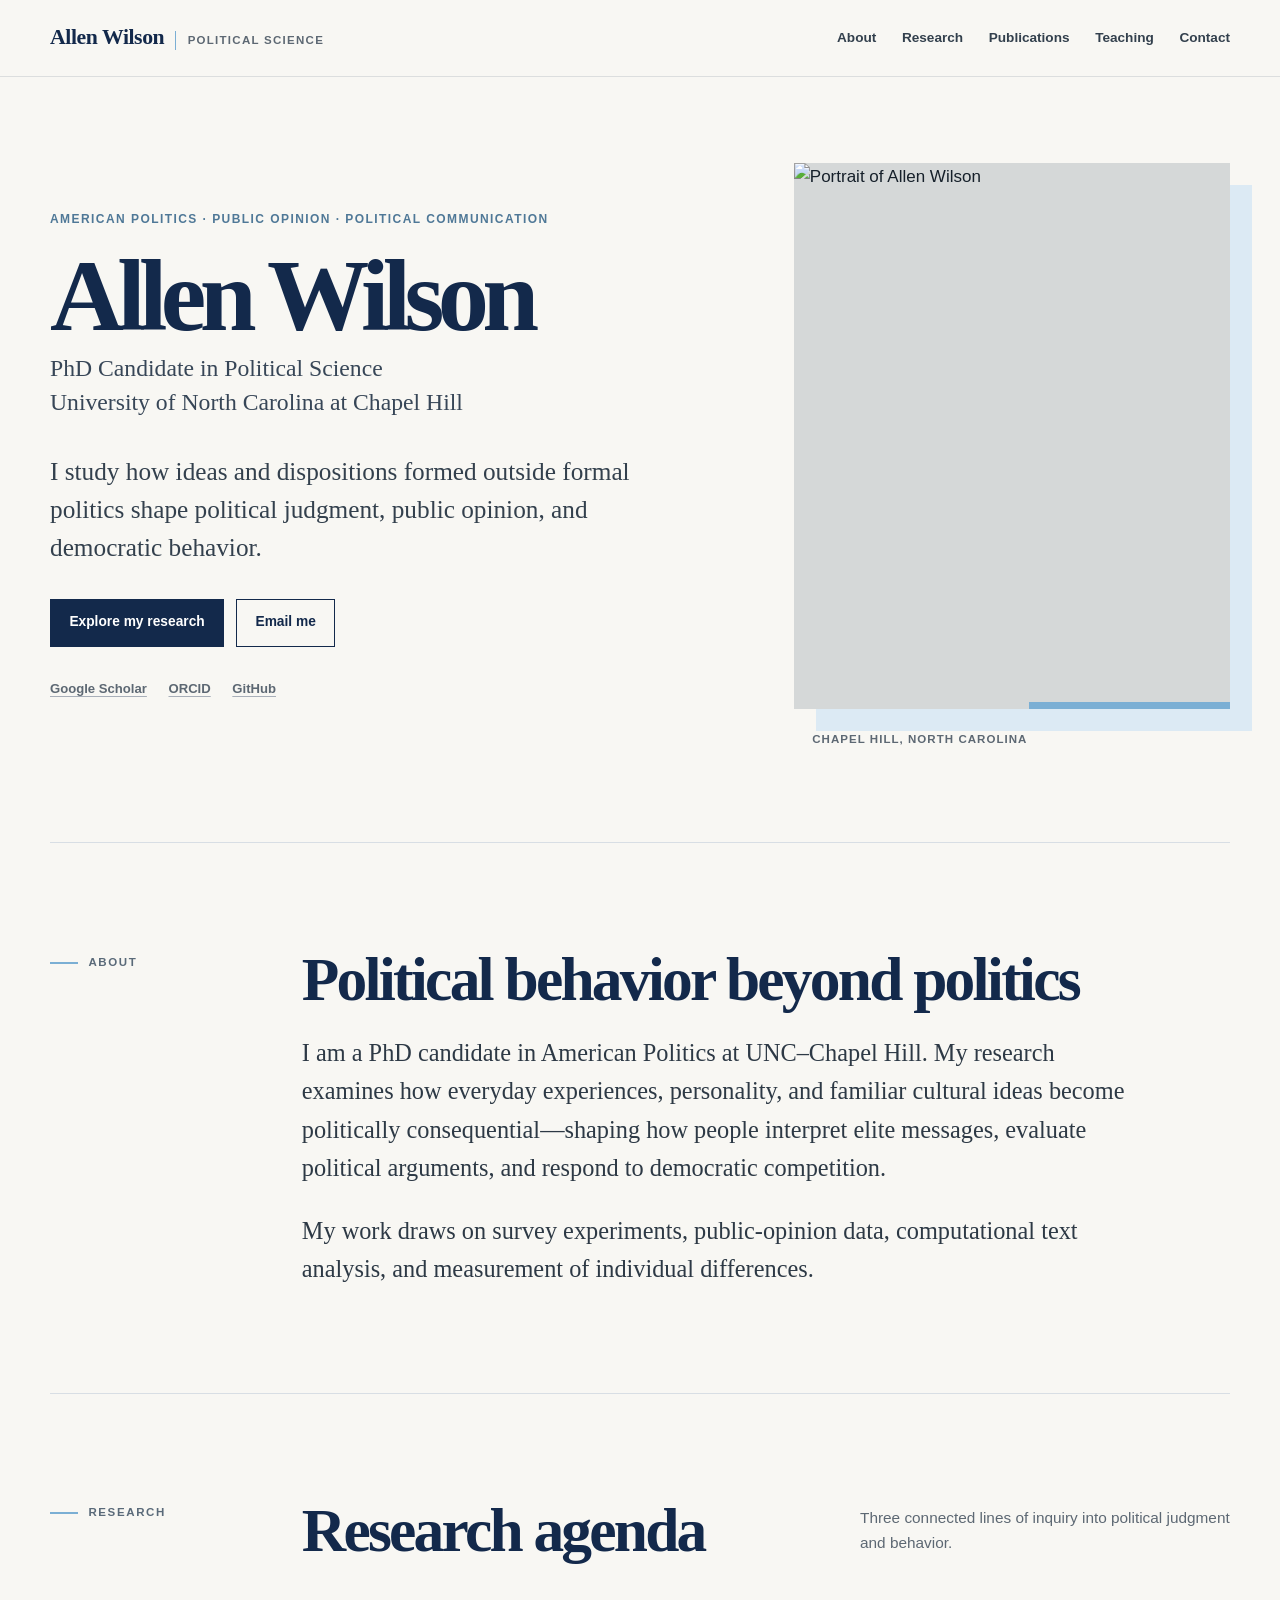
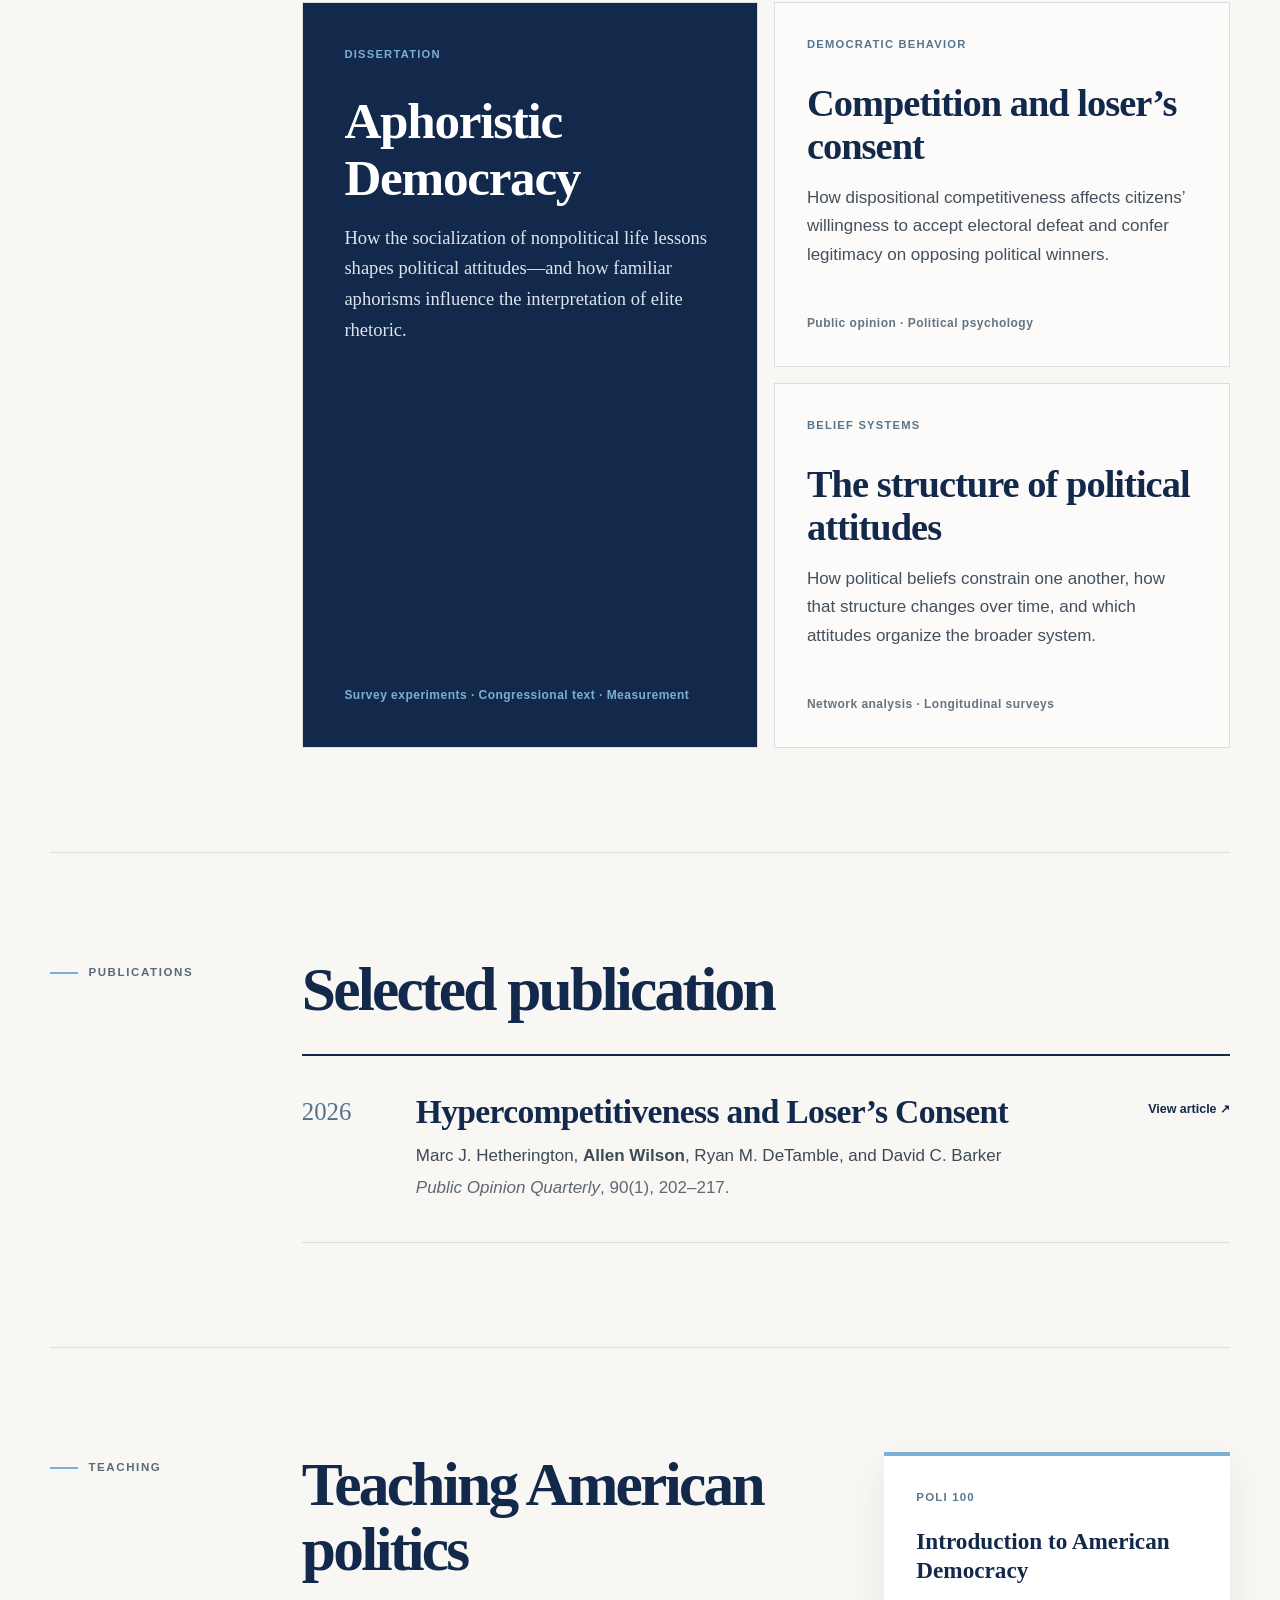
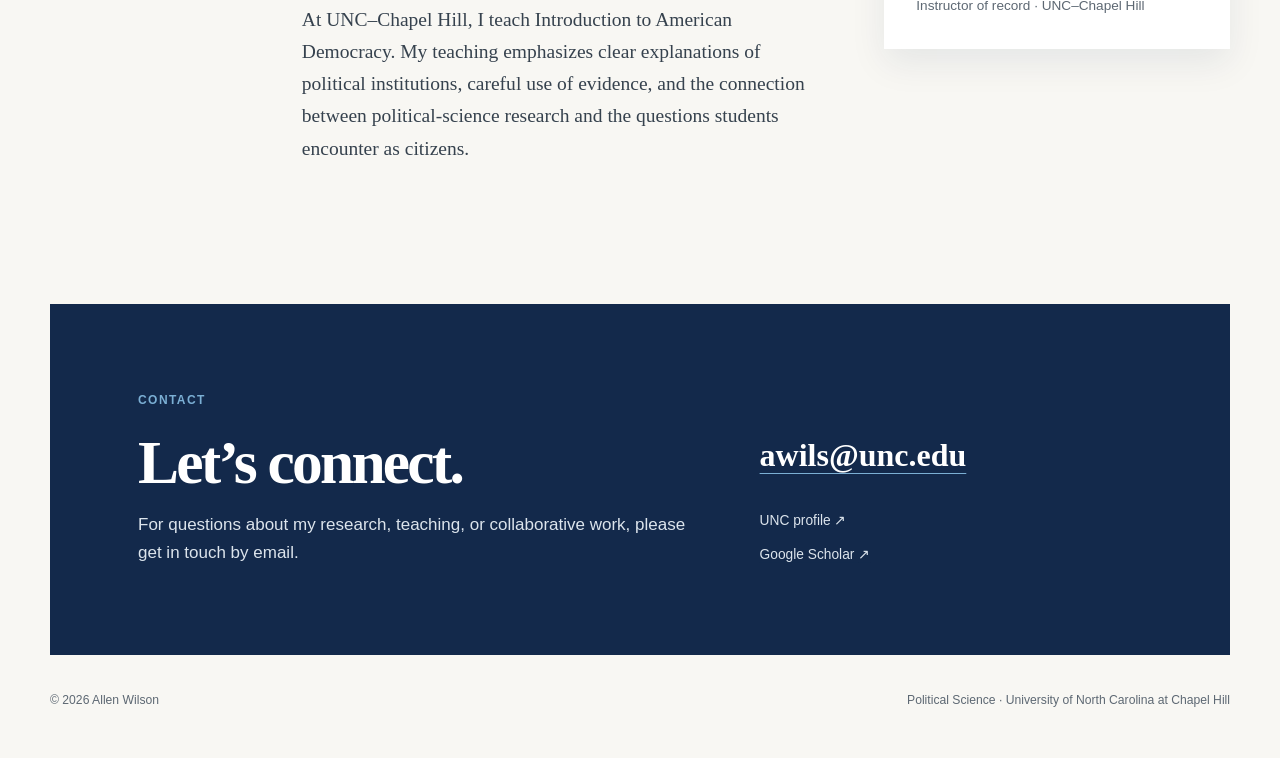
==== index.html @ c6abe72a "Add files via upload" ====
<!doctype html>
<html lang="en">
  <head>
    <meta charset="utf-8">
    <meta name="viewport" content="width=device-width, initial-scale=1">
    <meta
      name="description"
      content="Allen Wilson is a PhD candidate in Political Science at the University of North Carolina at Chapel Hill studying American politics, public opinion, and political communication."
    >
    <meta name="theme-color" content="#13294b">
    <title>Allen Wilson | Political Scientist</title>
    <link rel="stylesheet" href="styles.css">
  </head>
  <body>
    <a class="skip-link" href="#main-content">Skip to content</a>

    <header class="site-header">
      <div class="header-inner">
        <a class="wordmark" href="#top" aria-label="Allen Wilson, home">
          <span class="wordmark-name">Allen Wilson</span>
          <span class="wordmark-field">Political Science</span>
        </a>

        <nav aria-label="Primary navigation">
          <a href="#about">About</a>
          <a href="#research">Research</a>
          <a href="#publications">Publications</a>
          <a href="#teaching">Teaching</a>
          <a href="#contact">Contact</a>
        </nav>
      </div>
    </header>

    <main id="main-content">
      <section class="hero" id="top" aria-labelledby="hero-title">
        <div class="hero-copy">
          <p class="eyebrow">American Politics · Public Opinion · Political Communication</p>
          <h1 id="hero-title">Allen Wilson</h1>
          <p class="hero-role">
            PhD Candidate in Political Science<br>
            University of North Carolina at Chapel Hill
          </p>
          <p class="hero-intro">
            I study how ideas and dispositions formed outside formal politics shape
            political judgment, public opinion, and democratic behavior.
          </p>
          <div class="hero-actions">
            <a class="button button-primary" href="#research">Explore my research</a>
            <a class="button button-secondary" href="mailto:awils@unc.edu">Email me</a>
          </div>
          <ul class="profile-links" aria-label="Professional profiles">
            <li><a href="https://scholar.google.com/citations?user=T04XD_UAAAAJ" rel="me">Google Scholar</a></li>
            <li><a href="https://orcid.org/0009-0005-0301-5288" rel="me">ORCID</a></li>
            <li><a href="https://github.com/awils21" rel="me">GitHub</a></li>
          </ul>
        </div>

        <figure class="portrait-wrap">
          <div class="portrait-frame">
            <img
              src="assets/allen-wilson-headshot.png"
              alt="Portrait of Allen Wilson"
              width="920"
              height="1150"
              decoding="async"
              fetchpriority="high"
            >
          </div>
          <figcaption>Chapel Hill, North Carolina</figcaption>
        </figure>
      </section>

      <section class="section about-section" id="about" aria-labelledby="about-title">
        <div class="section-label">About</div>
        <div class="section-content prose-large">
          <h2 id="about-title">Political behavior beyond politics</h2>
          <p>
            I am a PhD candidate in American Politics at UNC–Chapel Hill. My research
            examines how everyday experiences, personality, and familiar cultural ideas
            become politically consequential—shaping how people interpret elite messages,
            evaluate political arguments, and respond to democratic competition.
          </p>
          <p>
            My work draws on survey experiments, public-opinion data, computational text
            analysis, and measurement of individual differences.
          </p>
        </div>
      </section>

      <section class="section research-section" id="research" aria-labelledby="research-title">
        <div class="section-label">Research</div>
        <div class="section-content">
          <div class="section-heading">
            <h2 id="research-title">Research agenda</h2>
            <p>Three connected lines of inquiry into political judgment and behavior.</p>
          </div>

          <div class="research-grid">
            <article class="research-card research-card-featured">
              <p class="card-kicker">Dissertation</p>
              <h3>Aphoristic Democracy</h3>
              <p>
                How the socialization of nonpolitical life lessons shapes political
                attitudes—and how familiar aphorisms influence the interpretation of
                elite rhetoric.
              </p>
              <p class="method-line">Survey experiments · Congressional text · Measurement</p>
            </article>

            <article class="research-card">
              <p class="card-kicker">Democratic behavior</p>
              <h3>Competition and loser’s consent</h3>
              <p>
                How dispositional competitiveness affects citizens’ willingness to accept
                electoral defeat and confer legitimacy on opposing political winners.
              </p>
              <p class="method-line">Public opinion · Political psychology</p>
            </article>

            <article class="research-card">
              <p class="card-kicker">Belief systems</p>
              <h3>The structure of political attitudes</h3>
              <p>
                How political beliefs constrain one another, how that structure changes
                over time, and which attitudes organize the broader system.
              </p>
              <p class="method-line">Network analysis · Longitudinal surveys</p>
            </article>
          </div>
        </div>
      </section>

      <section class="section publication-section" id="publications" aria-labelledby="publications-title">
        <div class="section-label">Publications</div>
        <div class="section-content">
          <div class="section-heading compact-heading">
            <h2 id="publications-title">Selected publication</h2>
          </div>

          <article class="publication">
            <div class="publication-year" aria-hidden="true">2026</div>
            <div class="publication-details">
              <h3>
                <a href="https://academic.oup.com/poq/article/90/1/202/8490564">
                  Hypercompetitiveness and Loser’s Consent
                </a>
              </h3>
              <p class="authors">
                Marc J. Hetherington, <strong>Allen Wilson</strong>, Ryan M. DeTamble,
                and David C. Barker
              </p>
              <p class="venue"><cite>Public Opinion Quarterly</cite>, 90(1), 202–217.</p>
            </div>
            <a
              class="publication-link"
              href="https://academic.oup.com/poq/article/90/1/202/8490564"
              aria-label="View Hypercompetitiveness and Loser’s Consent at Oxford Academic"
            >
              View article <span aria-hidden="true">↗</span>
            </a>
          </article>
        </div>
      </section>

      <section class="section teaching-section" id="teaching" aria-labelledby="teaching-title">
        <div class="section-label">Teaching</div>
        <div class="section-content teaching-layout">
          <div>
            <h2 id="teaching-title">Teaching American politics</h2>
            <p>
              At UNC–Chapel Hill, I teach Introduction to American Democracy. My teaching
              emphasizes clear explanations of political institutions, careful use of
              evidence, and the connection between political-science research and the
              questions students encounter as citizens.
            </p>
          </div>
          <aside class="course-card" aria-label="Current teaching area">
            <span class="course-number">POLI 100</span>
            <strong>Introduction to American Democracy</strong>
            <span>Instructor of record · UNC–Chapel Hill</span>
          </aside>
        </div>
      </section>

      <section class="contact-section" id="contact" aria-labelledby="contact-title">
        <div>
          <p class="eyebrow light-eyebrow">Contact</p>
          <h2 id="contact-title">Let’s connect.</h2>
          <p>
            For questions about my research, teaching, or collaborative work, please get
            in touch by email.
          </p>
        </div>
        <div class="contact-links">
          <a class="contact-email" href="mailto:awils@unc.edu">awils@unc.edu</a>
          <a href="https://politicalscience.unc.edu/staff/allen-wilson/">UNC profile <span aria-hidden="true">↗</span></a>
          <a href="https://scholar.google.com/citations?user=T04XD_UAAAAJ">Google Scholar <span aria-hidden="true">↗</span></a>
        </div>
      </section>
    </main>

    <footer class="site-footer">
      <p>© <span id="year">2026</span> Allen Wilson</p>
      <p>Political Science · University of North Carolina at Chapel Hill</p>
    </footer>

    <script>
      document.getElementById("year").textContent = new Date().getFullYear();
    </script>
  </body>
</html>
---- styles.css ----
:root {
  --navy: #13294b;
  --navy-deep: #0b1f3a;
  --carolina: #7bafd4;
  --carolina-soft: #dceaf4;
  --ink: #16202a;
  --muted: #5d6873;
  --line: #d8dee4;
  --paper: #f8f7f3;
  --white: #ffffff;
  --serif: "Iowan Old Style", "Palatino Linotype", Palatino, "Book Antiqua", Georgia, serif;
  --sans: Inter, ui-sans-serif, -apple-system, BlinkMacSystemFont, "Segoe UI", sans-serif;
  --max-width: 1180px;
}

* {
  box-sizing: border-box;
}

html {
  scroll-behavior: smooth;
}

body {
  margin: 0;
  background: var(--paper);
  color: var(--ink);
  font-family: var(--sans);
  font-size: 17px;
  line-height: 1.65;
  text-rendering: optimizeLegibility;
}

a {
  color: inherit;
  text-decoration-color: rgba(19, 41, 75, 0.35);
  text-decoration-thickness: 1px;
  text-underline-offset: 0.22em;
}

a:hover {
  text-decoration-color: currentColor;
}

.skip-link {
  position: fixed;
  z-index: 100;
  top: 0;
  left: 1rem;
  transform: translateY(-120%);
  padding: 0.65rem 1rem;
  background: var(--white);
  color: var(--navy);
  font-weight: 700;
}

.skip-link:focus {
  transform: translateY(0);
}

.site-header {
  position: sticky;
  z-index: 20;
  top: 0;
  border-bottom: 1px solid rgba(19, 41, 75, 0.12);
  background: rgba(248, 247, 243, 0.94);
  backdrop-filter: blur(14px);
}

.header-inner {
  display: flex;
  width: min(calc(100% - 3rem), var(--max-width));
  min-height: 76px;
  margin: 0 auto;
  align-items: center;
  justify-content: space-between;
  gap: 2rem;
}

.wordmark {
  display: flex;
  align-items: baseline;
  gap: 0.7rem;
  color: var(--navy);
  text-decoration: none;
  white-space: nowrap;
}

.wordmark-name {
  font-family: var(--serif);
  font-size: 1.36rem;
  font-weight: 700;
  letter-spacing: -0.02em;
}

.wordmark-field {
  padding-left: 0.7rem;
  border-left: 1px solid var(--carolina);
  color: var(--muted);
  font-size: 0.72rem;
  font-weight: 700;
  letter-spacing: 0.11em;
  text-transform: uppercase;
}

nav {
  display: flex;
  align-items: center;
  gap: 1.6rem;
}

nav a {
  color: #33404d;
  font-size: 0.85rem;
  font-weight: 650;
  text-decoration: none;
}

nav a:hover,
nav a:focus-visible {
  color: var(--navy);
}

.hero {
  display: grid;
  width: min(calc(100% - 3rem), var(--max-width));
  min-height: 690px;
  margin: 0 auto;
  padding: 5.4rem 0 5.8rem;
  align-items: center;
  grid-template-columns: minmax(0, 1.08fr) minmax(330px, 0.72fr);
  gap: clamp(3rem, 7vw, 7rem);
}

.eyebrow {
  margin: 0 0 1.3rem;
  color: #4f7897;
  font-size: 0.75rem;
  font-weight: 800;
  letter-spacing: 0.12em;
  line-height: 1.45;
  text-transform: uppercase;
}

h1,
h2,
h3,
p {
  margin-top: 0;
}

h1,
h2,
h3 {
  font-family: var(--serif);
}

h1 {
  margin-bottom: 0.65rem;
  color: var(--navy);
  font-size: clamp(4.2rem, 8vw, 7.2rem);
  font-weight: 700;
  letter-spacing: -0.065em;
  line-height: 0.91;
}

.hero-role {
  margin-bottom: 2rem;
  color: #374657;
  font-family: var(--serif);
  font-size: clamp(1.18rem, 2vw, 1.48rem);
  line-height: 1.42;
}

.hero-intro {
  max-width: 660px;
  margin-bottom: 2rem;
  color: #33404d;
  font-family: var(--serif);
  font-size: clamp(1.25rem, 2.2vw, 1.58rem);
  line-height: 1.52;
}

.hero-actions {
  display: flex;
  margin-bottom: 1.7rem;
  flex-wrap: wrap;
  gap: 0.75rem;
}

.button {
  display: inline-flex;
  min-height: 48px;
  padding: 0.72rem 1.15rem;
  align-items: center;
  justify-content: center;
  border: 1px solid var(--navy);
  font-size: 0.86rem;
  font-weight: 750;
  text-decoration: none;
  transition: transform 160ms ease, background-color 160ms ease, color 160ms ease;
}

.button:hover {
  transform: translateY(-2px);
}

.button-primary {
  background: var(--navy);
  color: var(--white);
}

.button-primary:hover {
  background: var(--navy-deep);
}

.button-secondary {
  background: transparent;
  color: var(--navy);
}

.button-secondary:hover {
  background: var(--white);
}

.profile-links {
  display: flex;
  margin: 0;
  padding: 0;
  flex-wrap: wrap;
  gap: 1.35rem;
  list-style: none;
}

.profile-links a {
  color: var(--muted);
  font-size: 0.82rem;
  font-weight: 700;
}

.portrait-wrap {
  margin: 0;
}

.portrait-frame {
  position: relative;
  overflow: hidden;
  background: #d5d8d8;
  box-shadow: 22px 22px 0 var(--carolina-soft);
}

.portrait-frame::after {
  position: absolute;
  right: 0;
  bottom: 0;
  width: 46%;
  height: 7px;
  background: var(--carolina);
  content: "";
}

.portrait-frame img {
  display: block;
  width: 100%;
  height: auto;
}

.portrait-wrap figcaption {
  margin: 1.35rem 0 0 1.15rem;
  color: var(--muted);
  font-size: 0.72rem;
  font-weight: 700;
  letter-spacing: 0.09em;
  text-transform: uppercase;
}

.section {
  display: grid;
  width: min(calc(100% - 3rem), var(--max-width));
  margin: 0 auto;
  padding: 6.5rem 0;
  border-top: 1px solid var(--line);
  grid-template-columns: 175px minmax(0, 1fr);
  gap: clamp(2rem, 6vw, 5.5rem);
}

.section-label {
  padding-top: 0.35rem;
  color: #5a6a79;
  font-size: 0.72rem;
  font-weight: 800;
  letter-spacing: 0.14em;
  text-transform: uppercase;
}

.section-label::before {
  display: inline-block;
  width: 28px;
  height: 2px;
  margin-right: 0.65rem;
  background: var(--carolina);
  content: "";
  vertical-align: middle;
}

h2 {
  margin-bottom: 1.4rem;
  color: var(--navy);
  font-size: clamp(2.35rem, 4.8vw, 4.25rem);
  font-weight: 650;
  letter-spacing: -0.045em;
  line-height: 1.05;
}

.prose-large p {
  max-width: 850px;
  color: #2d3945;
  font-family: var(--serif);
  font-size: clamp(1.22rem, 2.3vw, 1.52rem);
  line-height: 1.58;
}

.prose-large p:last-child {
  margin-bottom: 0;
}

.section-heading {
  display: flex;
  margin-bottom: 2.5rem;
  align-items: end;
  justify-content: space-between;
  gap: 2rem;
}

.section-heading h2 {
  margin-bottom: 0;
}

.section-heading > p {
  max-width: 370px;
  margin-bottom: 0.4rem;
  color: var(--muted);
  font-size: 0.96rem;
}

.research-grid {
  display: grid;
  grid-template-columns: repeat(2, minmax(0, 1fr));
  gap: 1rem;
}

.research-card {
  display: flex;
  min-height: 300px;
  padding: 2rem;
  flex-direction: column;
  border: 1px solid var(--line);
  background: rgba(255, 255, 255, 0.58);
}

.research-card-featured {
  grid-row: span 2;
  min-height: 100%;
  padding: 2.6rem;
  background: var(--navy);
  color: var(--white);
}

.card-kicker {
  margin-bottom: 1.8rem;
  color: #55758c;
  font-size: 0.7rem;
  font-weight: 800;
  letter-spacing: 0.11em;
  text-transform: uppercase;
}

.research-card-featured .card-kicker {
  color: var(--carolina);
}

.research-card h3 {
  margin-bottom: 1rem;
  color: var(--navy);
  font-size: clamp(1.6rem, 3vw, 2.4rem);
  font-weight: 650;
  letter-spacing: -0.025em;
  line-height: 1.12;
}

.research-card-featured h3 {
  color: var(--white);
  font-size: clamp(2.4rem, 4vw, 3.8rem);
}

.research-card p:not(.card-kicker):not(.method-line) {
  color: #43505d;
}

.research-card-featured p:not(.card-kicker):not(.method-line) {
  max-width: 470px;
  color: #dce4ec;
  font-family: var(--serif);
  font-size: 1.16rem;
}

.method-line {
  margin: auto 0 0;
  padding-top: 1.8rem;
  color: #647482;
  font-size: 0.75rem;
  font-weight: 750;
  letter-spacing: 0.04em;
}

.research-card-featured .method-line {
  color: var(--carolina);
}

.compact-heading {
  margin-bottom: 2rem;
}

.publication {
  display: grid;
  padding: 2.3rem 0;
  align-items: start;
  border-top: 2px solid var(--navy);
  border-bottom: 1px solid var(--line);
  grid-template-columns: 90px minmax(0, 1fr) auto;
  gap: 1.5rem;
}

.publication-year {
  color: #54738b;
  font-family: var(--serif);
  font-size: 1.55rem;
}

.publication h3 {
  margin-bottom: 0.55rem;
  color: var(--navy);
  font-size: clamp(1.45rem, 3vw, 2.1rem);
  letter-spacing: -0.02em;
  line-height: 1.2;
}

.publication h3 a {
  text-decoration: none;
}

.publication h3 a:hover {
  text-decoration: underline;
  text-decoration-thickness: 1px;
}

.publication p {
  margin-bottom: 0.25rem;
}

.authors {
  color: #3e4a56;
}

.venue {
  color: var(--muted);
}

.publication-link {
  margin-top: 0.4rem;
  color: var(--navy);
  font-size: 0.78rem;
  font-weight: 800;
  text-decoration: none;
  white-space: nowrap;
}

.teaching-layout {
  display: grid;
  align-items: start;
  grid-template-columns: minmax(0, 1.2fr) minmax(260px, 0.8fr);
  gap: clamp(2rem, 5vw, 4rem);
}

.teaching-layout > div > p {
  max-width: 680px;
  color: #36424e;
  font-family: var(--serif);
  font-size: 1.22rem;
}

.course-card {
  display: flex;
  padding: 2rem;
  flex-direction: column;
  border-top: 4px solid var(--carolina);
  background: var(--white);
  box-shadow: 0 14px 34px rgba(19, 41, 75, 0.08);
}

.course-card .course-number {
  margin-bottom: 1.2rem;
  color: #5a7990;
  font-size: 0.72rem;
  font-weight: 800;
  letter-spacing: 0.1em;
}

.course-card strong {
  margin-bottom: 0.65rem;
  color: var(--navy);
  font-family: var(--serif);
  font-size: 1.45rem;
  line-height: 1.25;
}

.course-card span:last-child {
  color: var(--muted);
  font-size: 0.85rem;
}

.contact-section {
  display: grid;
  width: min(calc(100% - 3rem), var(--max-width));
  margin: 1rem auto 0;
  padding: clamp(3rem, 7vw, 5.5rem);
  align-items: end;
  background: var(--navy);
  color: var(--white);
  grid-template-columns: minmax(0, 1.2fr) minmax(240px, 0.8fr);
  gap: 3rem;
}

.light-eyebrow {
  color: var(--carolina);
}

.contact-section h2 {
  margin-bottom: 1rem;
  color: var(--white);
}

.contact-section > div:first-child > p:last-child {
  max-width: 610px;
  margin-bottom: 0;
  color: #dce4ec;
}

.contact-links {
  display: flex;
  align-items: flex-start;
  flex-direction: column;
  gap: 0.75rem;
}

.contact-links a {
  color: #dce4ec;
  font-size: 0.86rem;
}

.contact-links .contact-email {
  margin-bottom: 1rem;
  color: var(--white);
  font-family: var(--serif);
  font-size: clamp(1.4rem, 3vw, 2rem);
  font-weight: 700;
  text-decoration-color: var(--carolina);
}

.site-footer {
  display: flex;
  width: min(calc(100% - 3rem), var(--max-width));
  margin: 0 auto;
  padding: 2.2rem 0 3rem;
  justify-content: space-between;
  gap: 1rem;
  color: var(--muted);
  font-size: 0.76rem;
}

.site-footer p {
  margin: 0;
}

:focus-visible {
  outline: 3px solid var(--carolina);
  outline-offset: 4px;
}

@media (max-width: 920px) {
  .header-inner {
    padding: 0.85rem 0;
    align-items: flex-start;
    flex-direction: column;
    gap: 0.6rem;
  }

  nav {
    width: 100%;
    padding-bottom: 0.2rem;
    overflow-x: auto;
    gap: 1.2rem;
  }

  .hero {
    min-height: auto;
    padding: 4rem 0 5rem;
    grid-template-columns: minmax(0, 1fr) minmax(290px, 0.72fr);
    gap: 3rem;
  }

  .section {
    grid-template-columns: 125px minmax(0, 1fr);
    gap: 2rem;
  }

  .section-heading {
    align-items: start;
    flex-direction: column;
    gap: 0.8rem;
  }

  .research-grid,
  .teaching-layout {
    grid-template-columns: 1fr;
  }

  .research-card-featured {
    grid-row: auto;
    min-height: 430px;
  }
}

@media (max-width: 700px) {
  body {
    font-size: 16px;
  }

  .header-inner,
  .hero,
  .section,
  .contact-section,
  .site-footer {
    width: min(calc(100% - 2rem), var(--max-width));
  }

  .wordmark-field {
    display: none;
  }

  .hero {
    padding-top: 3.4rem;
    grid-template-columns: 1fr;
  }

  .hero-copy {
    order: 2;
  }

  .portrait-wrap {
    width: min(100%, 390px);
  }

  .portrait-wrap figcaption {
    margin-left: 0;
  }

  h1 {
    font-size: clamp(4rem, 20vw, 6rem);
  }

  .section {
    padding: 4.7rem 0;
    grid-template-columns: 1fr;
    gap: 1.4rem;
  }

  .research-card,
  .research-card-featured {
    min-height: auto;
    padding: 1.65rem;
  }

  .research-card-featured {
    padding: 2rem;
  }

  .publication {
    grid-template-columns: 1fr;
    gap: 0.55rem;
  }

  .publication-link {
    margin-top: 1rem;
  }

  .contact-section {
    padding: 2.2rem;
    grid-template-columns: 1fr;
  }

  .site-footer {
    align-items: flex-start;
    flex-direction: column;
  }
}

@media (prefers-reduced-motion: reduce) {
  html {
    scroll-behavior: auto;
  }

  .button {
    transition: none;
  }
}
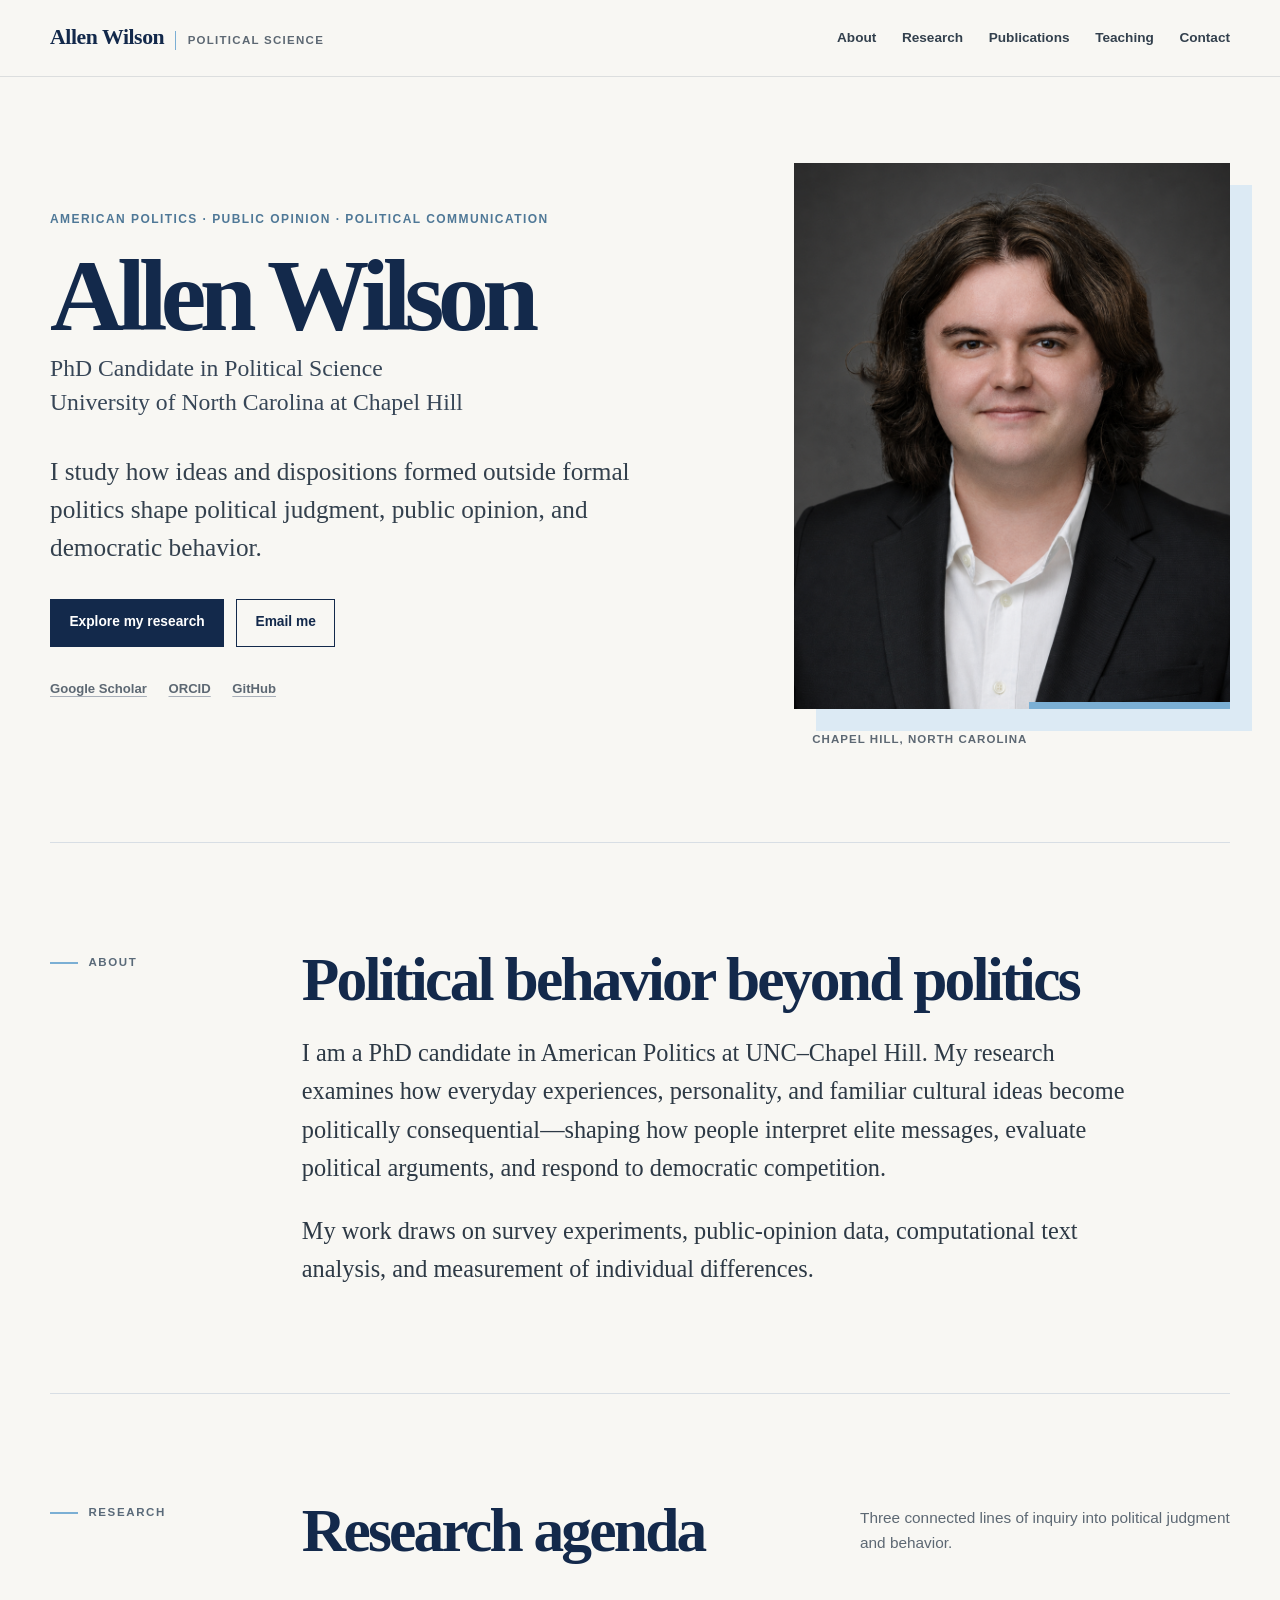
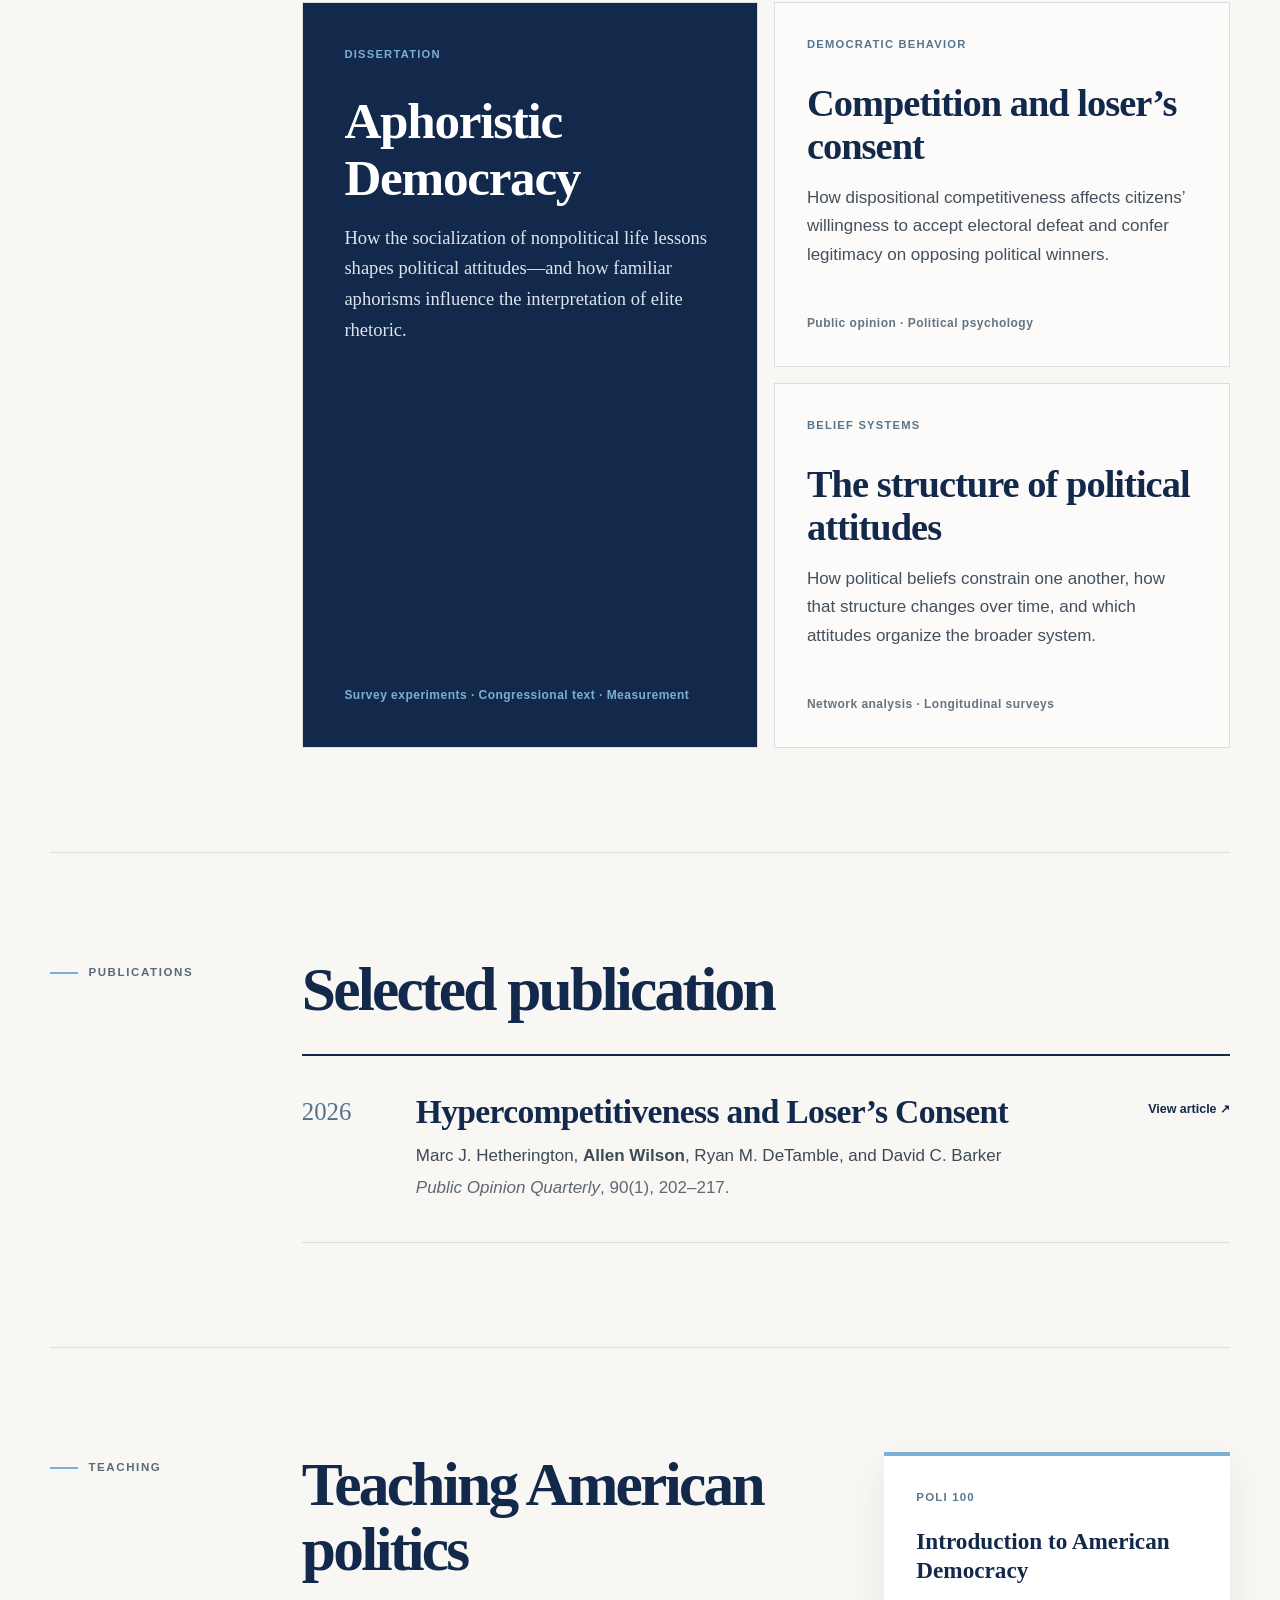
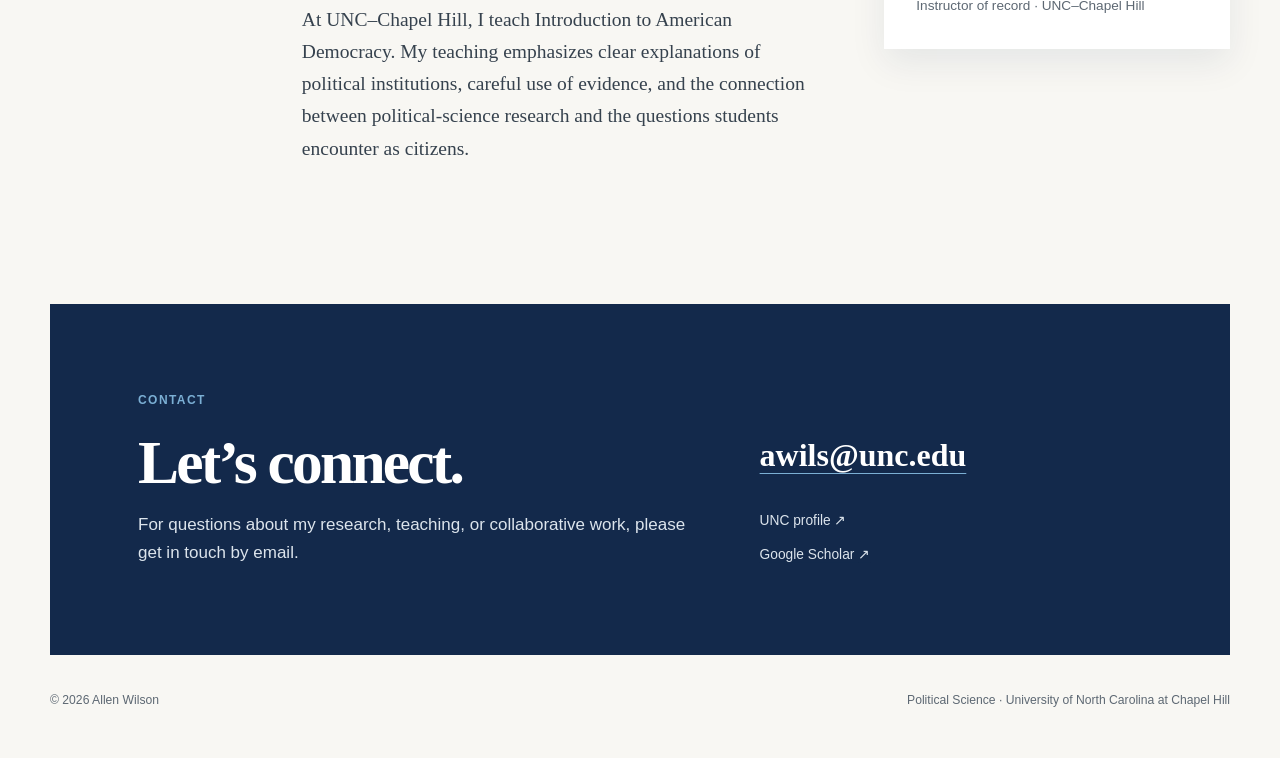
==== commit 3e546946: "Change image source for Allen Wilson's headshot Updated the image source path for Allen Wilson's por" ====
--- a/index.html
+++ b/index.html
@@ -58,7 +58,7 @@
         <figure class="portrait-wrap">
           <div class="portrait-frame">
             <img
-              src="assets/allen-wilson-headshot.png"
+              src="allen-wilson-headshot.png"
               alt="Portrait of Allen Wilson"
               width="920"
               height="1150"
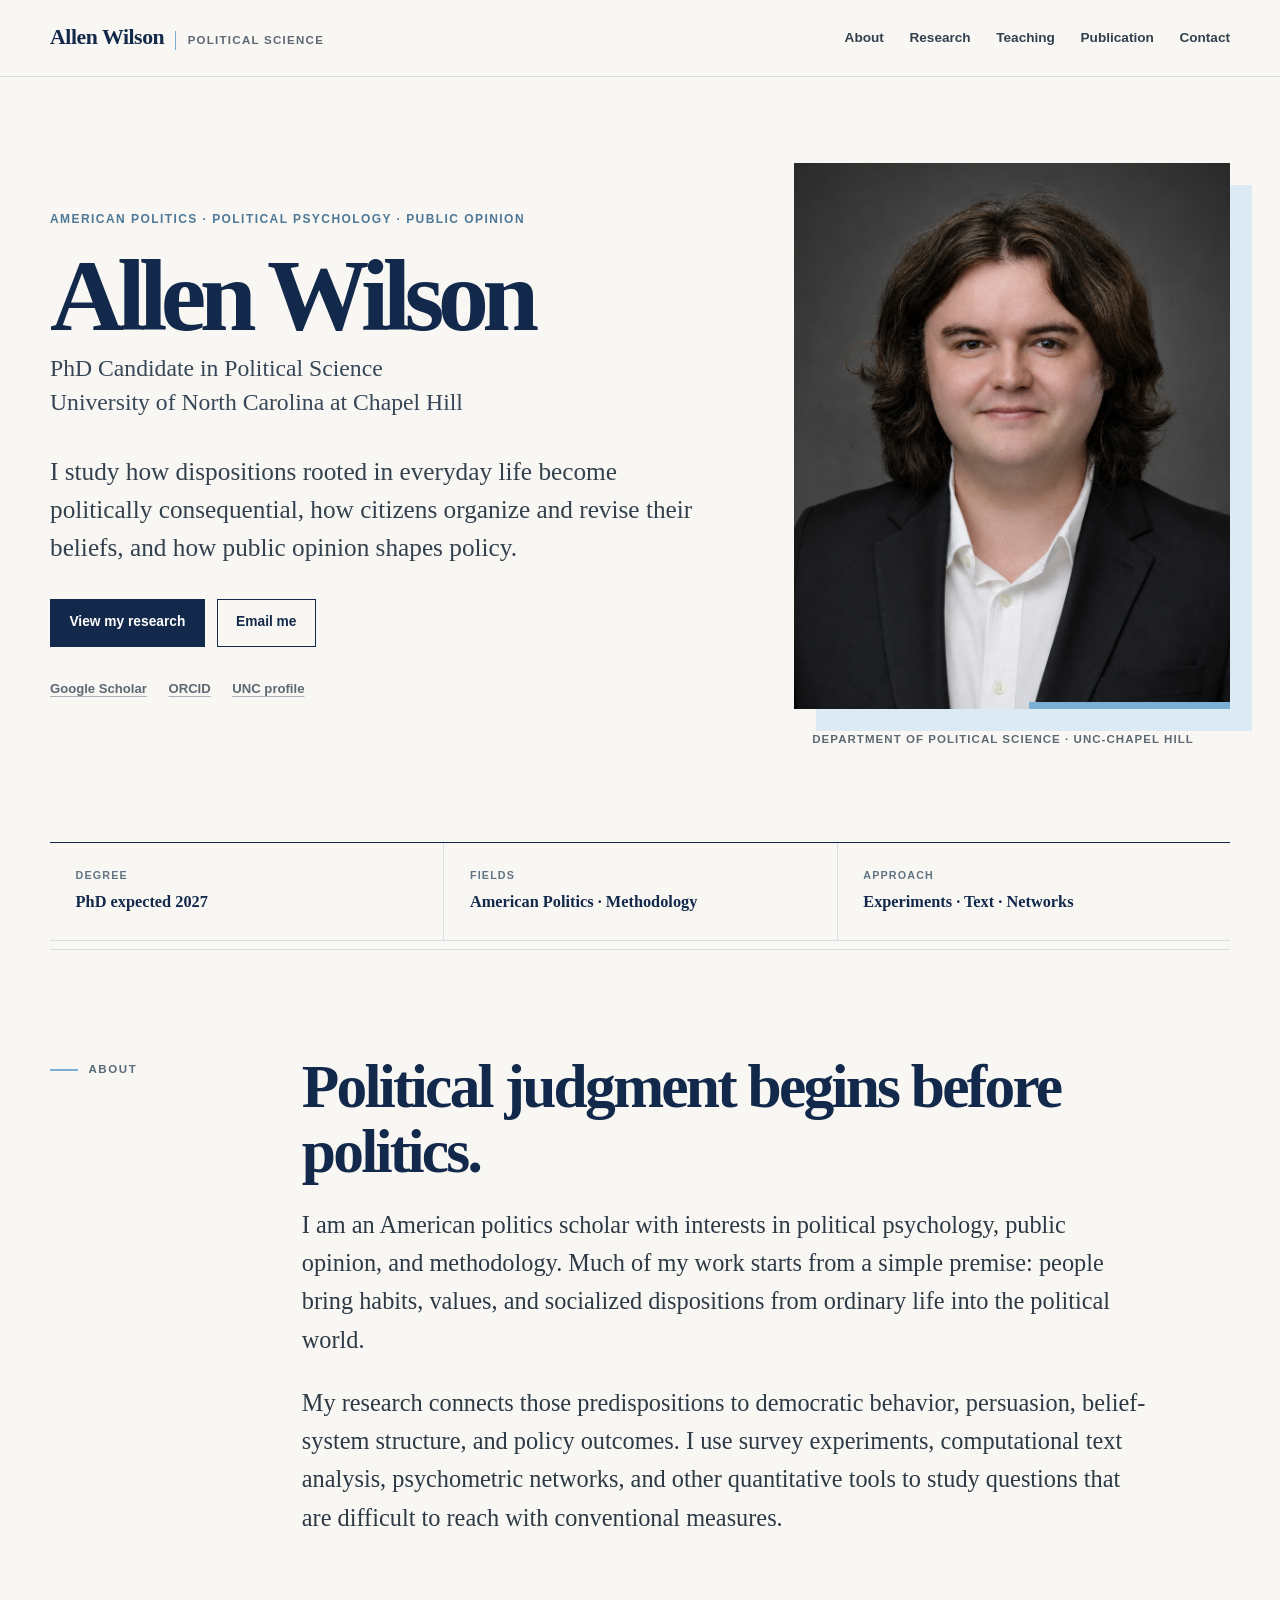
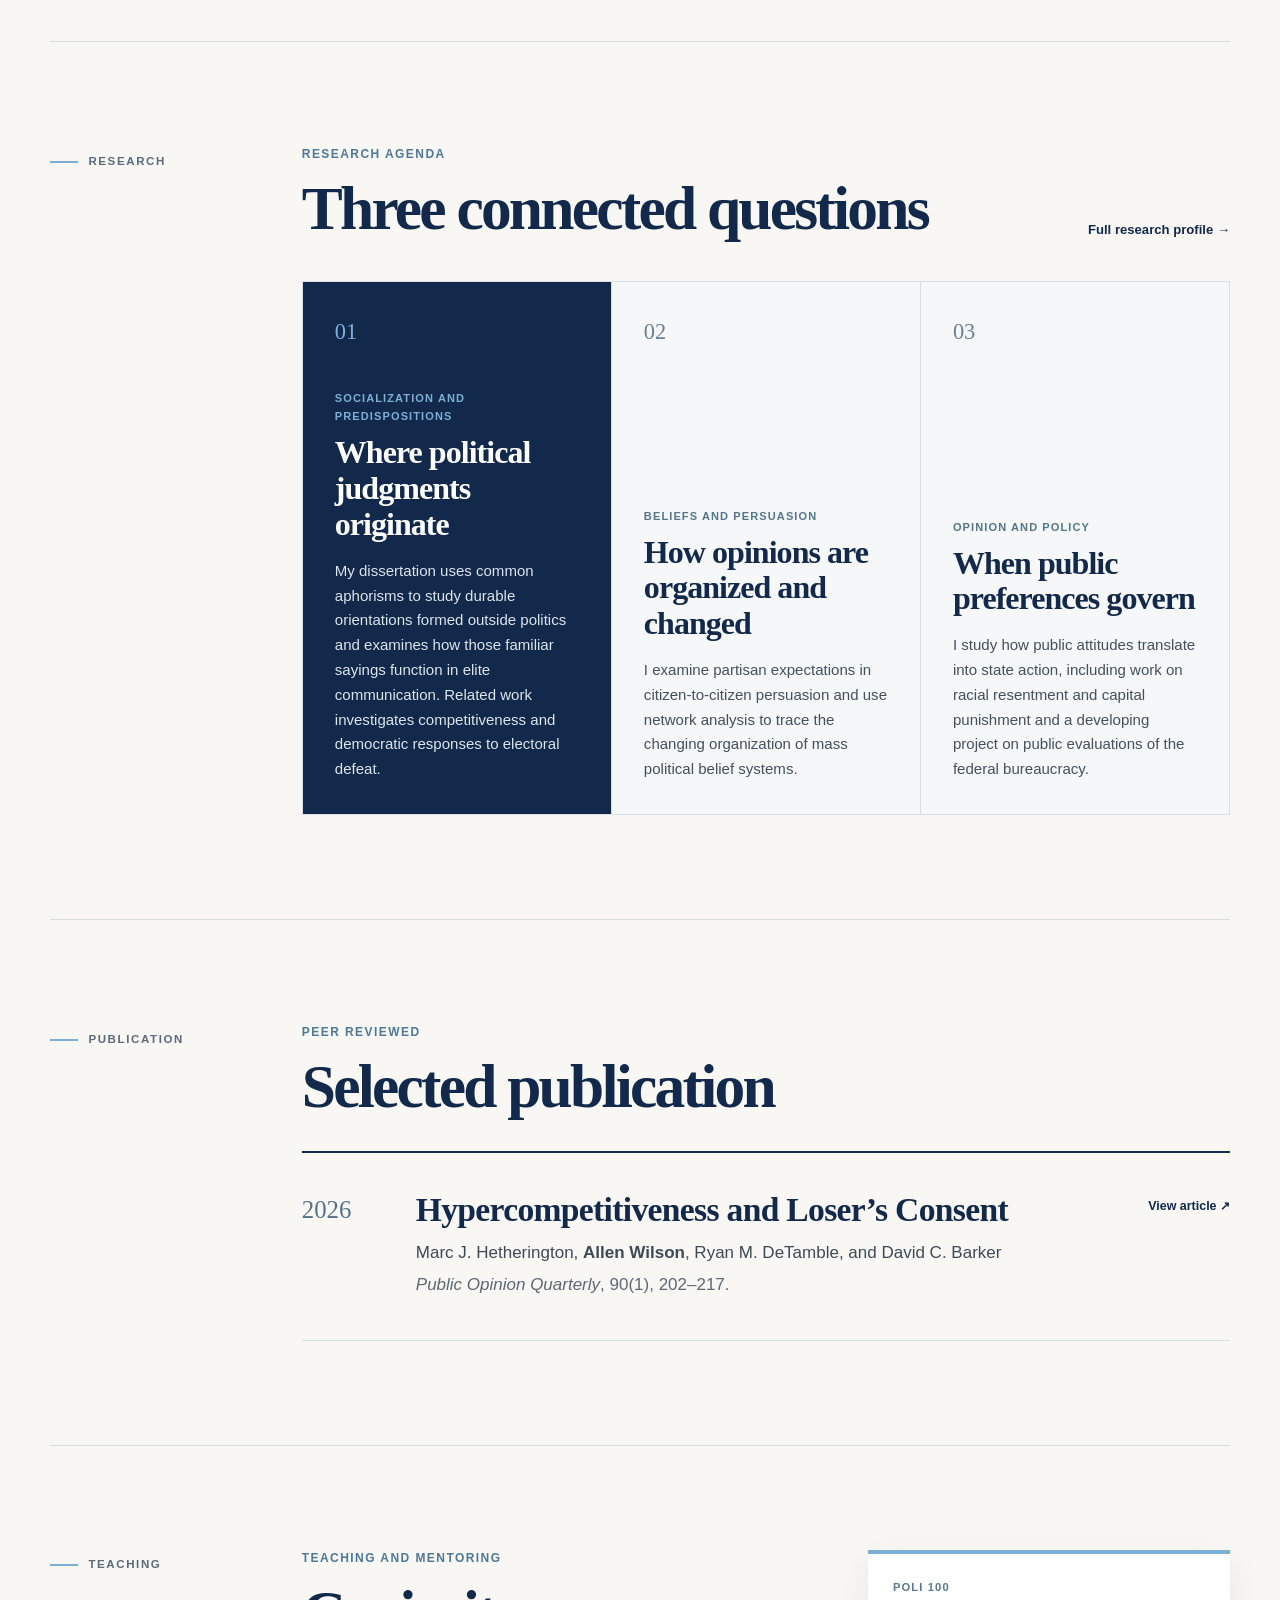
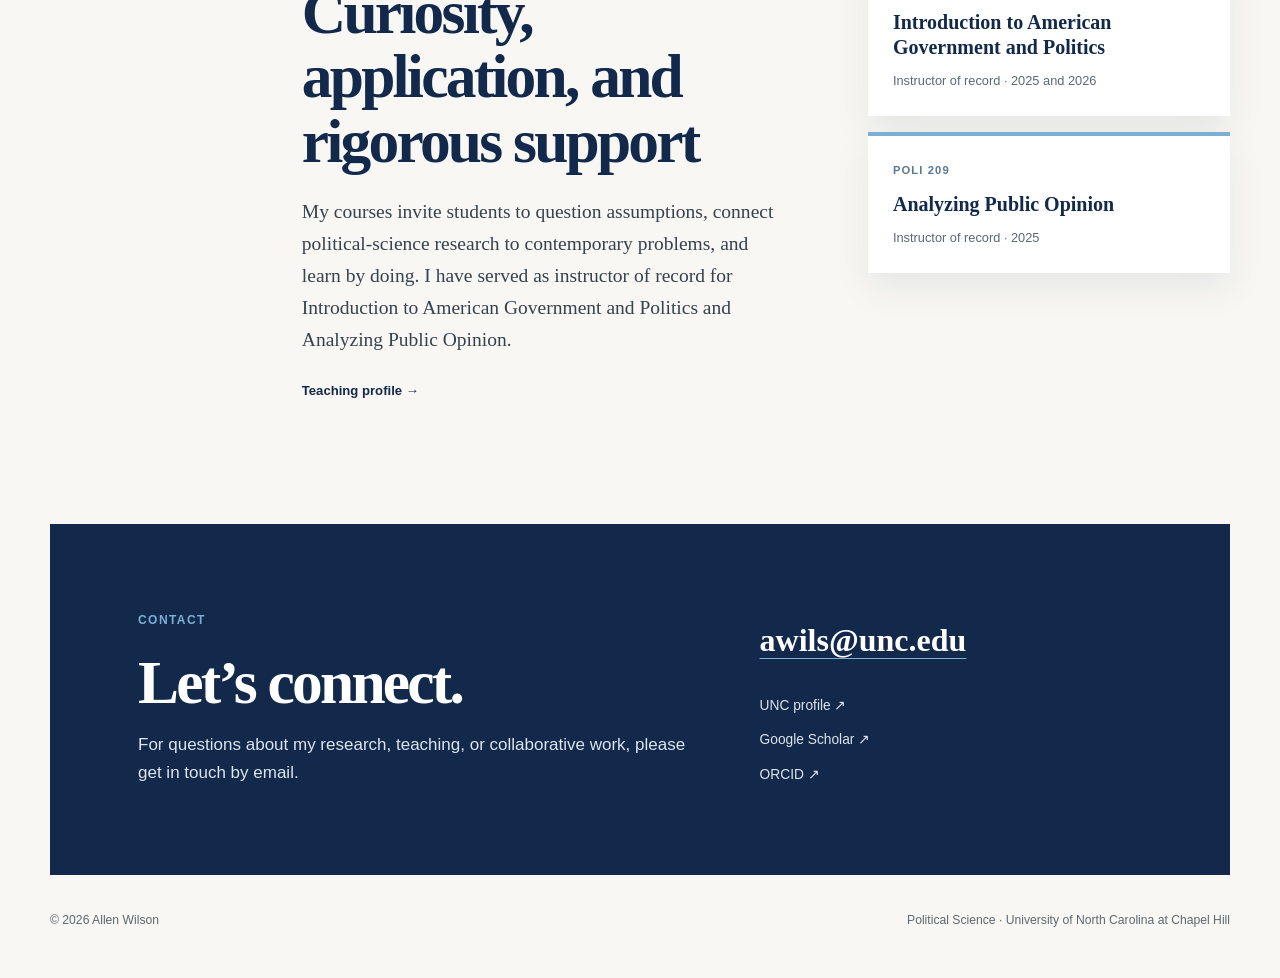
==== commit 850ee8e5: "Add files via upload" ====
--- a/index.html
+++ b/index.html
@@ -5,7 +5,7 @@
     <meta name="viewport" content="width=device-width, initial-scale=1">
     <meta
       name="description"
-      content="Allen Wilson is a PhD candidate in Political Science at the University of North Carolina at Chapel Hill studying American politics, public opinion, and political communication."
+      content="Allen Wilson is a PhD candidate in Political Science at UNC-Chapel Hill studying American politics, political psychology, public opinion, and political methodology."
     >
     <meta name="theme-color" content="#13294b">
     <title>Allen Wilson | Political Scientist</title>
@@ -16,42 +16,43 @@
 
     <header class="site-header">
       <div class="header-inner">
-        <a class="wordmark" href="#top" aria-label="Allen Wilson, home">
+        <a class="wordmark" href="index.html" aria-label="Allen Wilson, home">
           <span class="wordmark-name">Allen Wilson</span>
           <span class="wordmark-field">Political Science</span>
         </a>
 
         <nav aria-label="Primary navigation">
           <a href="#about">About</a>
-          <a href="#research">Research</a>
-          <a href="#publications">Publications</a>
-          <a href="#teaching">Teaching</a>
+          <a href="research.html">Research</a>
+          <a href="teaching.html">Teaching</a>
+          <a href="#publication">Publication</a>
           <a href="#contact">Contact</a>
         </nav>
       </div>
     </header>
 
     <main id="main-content">
-      <section class="hero" id="top" aria-labelledby="hero-title">
+      <section class="hero" aria-labelledby="hero-title">
         <div class="hero-copy">
-          <p class="eyebrow">American Politics · Public Opinion · Political Communication</p>
+          <p class="eyebrow">American Politics · Political Psychology · Public Opinion</p>
           <h1 id="hero-title">Allen Wilson</h1>
           <p class="hero-role">
             PhD Candidate in Political Science<br>
             University of North Carolina at Chapel Hill
           </p>
           <p class="hero-intro">
-            I study how ideas and dispositions formed outside formal politics shape
-            political judgment, public opinion, and democratic behavior.
+            I study how dispositions rooted in everyday life become politically
+            consequential, how citizens organize and revise their beliefs, and how
+            public opinion shapes policy.
           </p>
           <div class="hero-actions">
-            <a class="button button-primary" href="#research">Explore my research</a>
+            <a class="button button-primary" href="research.html">View my research</a>
             <a class="button button-secondary" href="mailto:awils@unc.edu">Email me</a>
           </div>
           <ul class="profile-links" aria-label="Professional profiles">
             <li><a href="https://scholar.google.com/citations?user=T04XD_UAAAAJ" rel="me">Google Scholar</a></li>
             <li><a href="https://orcid.org/0009-0005-0301-5288" rel="me">ORCID</a></li>
-            <li><a href="https://github.com/awils21" rel="me">GitHub</a></li>
+            <li><a href="https://politicalscience.unc.edu/staff/allen-wilson/">UNC profile</a></li>
           </ul>
         </div>
 
@@ -66,75 +67,101 @@
               fetchpriority="high"
             >
           </div>
-          <figcaption>Chapel Hill, North Carolina</figcaption>
+          <figcaption>Department of Political Science · UNC-Chapel Hill</figcaption>
         </figure>
       </section>
 
-      <section class="section about-section" id="about" aria-labelledby="about-title">
+      <section class="credentials" aria-label="Academic profile">
+        <div>
+          <span class="credential-label">Degree</span>
+          <strong>PhD expected 2027</strong>
+        </div>
+        <div>
+          <span class="credential-label">Fields</span>
+          <strong>American Politics · Methodology</strong>
+        </div>
+        <div>
+          <span class="credential-label">Approach</span>
+          <strong>Experiments · Text · Networks</strong>
+        </div>
+      </section>
+
+      <section class="section" id="about" aria-labelledby="about-title">
         <div class="section-label">About</div>
         <div class="section-content prose-large">
-          <h2 id="about-title">Political behavior beyond politics</h2>
+          <h2 id="about-title">Political judgment begins before politics.</h2>
           <p>
-            I am a PhD candidate in American Politics at UNC–Chapel Hill. My research
-            examines how everyday experiences, personality, and familiar cultural ideas
-            become politically consequential—shaping how people interpret elite messages,
-            evaluate political arguments, and respond to democratic competition.
+            I am an American politics scholar with interests in political psychology,
+            public opinion, and methodology. Much of my work starts from a simple premise:
+            people bring habits, values, and socialized dispositions from ordinary life
+            into the political world.
           </p>
           <p>
-            My work draws on survey experiments, public-opinion data, computational text
-            analysis, and measurement of individual differences.
-          </p>
-        </div>
-      </section>
-
-      <section class="section research-section" id="research" aria-labelledby="research-title">
+            My research connects those predispositions to democratic behavior, persuasion,
+            belief-system structure, and policy outcomes. I use survey experiments,
+            computational text analysis, psychometric networks, and other quantitative
+            tools to study questions that are difficult to reach with conventional measures.
+          </p>
+        </div>
+      </section>
+
+      <section class="section" id="research" aria-labelledby="research-title">
         <div class="section-label">Research</div>
         <div class="section-content">
           <div class="section-heading">
-            <h2 id="research-title">Research agenda</h2>
-            <p>Three connected lines of inquiry into political judgment and behavior.</p>
-          </div>
-
-          <div class="research-grid">
-            <article class="research-card research-card-featured">
-              <p class="card-kicker">Dissertation</p>
-              <h3>Aphoristic Democracy</h3>
+            <div>
+              <p class="overline">Research agenda</p>
+              <h2 id="research-title">Three connected questions</h2>
+            </div>
+            <a class="text-link" href="research.html">Full research profile <span aria-hidden="true">→</span></a>
+          </div>
+
+          <div class="pillar-grid">
+            <article class="pillar-card pillar-card-featured">
+              <span class="pillar-number">01</span>
+              <p class="card-kicker">Socialization and predispositions</p>
+              <h3>Where political judgments originate</h3>
               <p>
-                How the socialization of nonpolitical life lessons shapes political
-                attitudes—and how familiar aphorisms influence the interpretation of
-                elite rhetoric.
-              </p>
-              <p class="method-line">Survey experiments · Congressional text · Measurement</p>
-            </article>
-
-            <article class="research-card">
-              <p class="card-kicker">Democratic behavior</p>
-              <h3>Competition and loser’s consent</h3>
+                My dissertation uses common aphorisms to study durable orientations formed
+                outside politics and examines how those familiar sayings function in elite
+                communication. Related work investigates competitiveness and democratic
+                responses to electoral defeat.
+              </p>
+            </article>
+
+            <article class="pillar-card">
+              <span class="pillar-number">02</span>
+              <p class="card-kicker">Beliefs and persuasion</p>
+              <h3>How opinions are organized and changed</h3>
               <p>
-                How dispositional competitiveness affects citizens’ willingness to accept
-                electoral defeat and confer legitimacy on opposing political winners.
-              </p>
-              <p class="method-line">Public opinion · Political psychology</p>
-            </article>
-
-            <article class="research-card">
-              <p class="card-kicker">Belief systems</p>
-              <h3>The structure of political attitudes</h3>
+                I examine partisan expectations in citizen-to-citizen persuasion and use
+                network analysis to trace the changing organization of mass political
+                belief systems.
+              </p>
+            </article>
+
+            <article class="pillar-card">
+              <span class="pillar-number">03</span>
+              <p class="card-kicker">Opinion and policy</p>
+              <h3>When public preferences govern</h3>
               <p>
-                How political beliefs constrain one another, how that structure changes
-                over time, and which attitudes organize the broader system.
-              </p>
-              <p class="method-line">Network analysis · Longitudinal surveys</p>
-            </article>
-          </div>
-        </div>
-      </section>
-
-      <section class="section publication-section" id="publications" aria-labelledby="publications-title">
-        <div class="section-label">Publications</div>
+                I study how public attitudes translate into state action, including work
+                on racial resentment and capital punishment and a developing project on
+                public evaluations of the federal bureaucracy.
+              </p>
+            </article>
+          </div>
+        </div>
+      </section>
+
+      <section class="section publication-section" id="publication" aria-labelledby="publication-title">
+        <div class="section-label">Publication</div>
         <div class="section-content">
           <div class="section-heading compact-heading">
-            <h2 id="publications-title">Selected publication</h2>
+            <div>
+              <p class="overline">Peer reviewed</p>
+              <h2 id="publication-title">Selected publication</h2>
+            </div>
           </div>
 
           <article class="publication">
@@ -162,23 +189,33 @@
         </div>
       </section>
 
-      <section class="section teaching-section" id="teaching" aria-labelledby="teaching-title">
+      <section class="section" id="teaching" aria-labelledby="teaching-title">
         <div class="section-label">Teaching</div>
-        <div class="section-content teaching-layout">
+        <div class="section-content teaching-preview">
           <div>
-            <h2 id="teaching-title">Teaching American politics</h2>
+            <p class="overline">Teaching and mentoring</p>
+            <h2 id="teaching-title">Curiosity, application, and rigorous support</h2>
             <p>
-              At UNC–Chapel Hill, I teach Introduction to American Democracy. My teaching
-              emphasizes clear explanations of political institutions, careful use of
-              evidence, and the connection between political-science research and the
-              questions students encounter as citizens.
+              My courses invite students to question assumptions, connect political-science
+              research to contemporary problems, and learn by doing. I have served as
+              instructor of record for Introduction to American Government and Politics and
+              Analyzing Public Opinion.
             </p>
-          </div>
-          <aside class="course-card" aria-label="Current teaching area">
-            <span class="course-number">POLI 100</span>
-            <strong>Introduction to American Democracy</strong>
-            <span>Instructor of record · UNC–Chapel Hill</span>
-          </aside>
+            <a class="text-link" href="teaching.html">Teaching profile <span aria-hidden="true">→</span></a>
+          </div>
+
+          <div class="course-stack" aria-label="Courses taught">
+            <article class="course-card">
+              <span>POLI 100</span>
+              <strong>Introduction to American Government and Politics</strong>
+              <small>Instructor of record · 2025 and 2026</small>
+            </article>
+            <article class="course-card">
+              <span>POLI 209</span>
+              <strong>Analyzing Public Opinion</strong>
+              <small>Instructor of record · 2025</small>
+            </article>
+          </div>
         </div>
       </section>
 
@@ -195,6 +232,7 @@
           <a class="contact-email" href="mailto:awils@unc.edu">awils@unc.edu</a>
           <a href="https://politicalscience.unc.edu/staff/allen-wilson/">UNC profile <span aria-hidden="true">↗</span></a>
           <a href="https://scholar.google.com/citations?user=T04XD_UAAAAJ">Google Scholar <span aria-hidden="true">↗</span></a>
+          <a href="https://orcid.org/0009-0005-0301-5288">ORCID <span aria-hidden="true">↗</span></a>
         </div>
       </section>
     </main>
--- a/styles.css
+++ b/styles.css
@@ -42,6 +42,28 @@
   text-decoration-color: currentColor;
 }
 
+h1,
+h2,
+h3,
+p {
+  margin-top: 0;
+}
+
+h1,
+h2,
+h3 {
+  font-family: var(--serif);
+}
+
+h2 {
+  margin-bottom: 1.4rem;
+  color: var(--navy);
+  font-size: clamp(2.35rem, 4.8vw, 4.25rem);
+  font-weight: 650;
+  letter-spacing: -0.045em;
+  line-height: 1.05;
+}
+
 .skip-link {
   position: fixed;
   z-index: 100;
@@ -110,6 +132,7 @@
 }
 
 nav a {
+  position: relative;
   color: #33404d;
   font-size: 0.85rem;
   font-weight: 650;
@@ -117,8 +140,41 @@
 }
 
 nav a:hover,
-nav a:focus-visible {
-  color: var(--navy);
+nav a:focus-visible,
+nav a[aria-current="page"] {
+  color: var(--navy);
+}
+
+nav a[aria-current="page"]::after {
+  position: absolute;
+  right: 0;
+  bottom: -0.72rem;
+  left: 0;
+  height: 2px;
+  background: var(--carolina);
+  content: "";
+}
+
+.eyebrow,
+.overline {
+  color: #4f7897;
+  font-size: 0.75rem;
+  font-weight: 800;
+  letter-spacing: 0.12em;
+  line-height: 1.45;
+  text-transform: uppercase;
+}
+
+.eyebrow {
+  margin: 0 0 1.3rem;
+}
+
+.overline {
+  margin: 0 0 0.8rem;
+}
+
+.light-eyebrow {
+  color: var(--carolina);
 }
 
 .hero {
@@ -132,30 +188,7 @@
   gap: clamp(3rem, 7vw, 7rem);
 }
 
-.eyebrow {
-  margin: 0 0 1.3rem;
-  color: #4f7897;
-  font-size: 0.75rem;
-  font-weight: 800;
-  letter-spacing: 0.12em;
-  line-height: 1.45;
-  text-transform: uppercase;
-}
-
-h1,
-h2,
-h3,
-p {
-  margin-top: 0;
-}
-
-h1,
-h2,
-h3 {
-  font-family: var(--serif);
-}
-
-h1 {
+.hero h1 {
   margin-bottom: 0.65rem;
   color: var(--navy);
   font-size: clamp(4.2rem, 8vw, 7.2rem);
@@ -274,6 +307,39 @@
   text-transform: uppercase;
 }
 
+.credentials {
+  display: grid;
+  width: min(calc(100% - 3rem), var(--max-width));
+  margin: 0 auto 0.5rem;
+  border-top: 1px solid var(--navy);
+  border-bottom: 1px solid var(--line);
+  grid-template-columns: repeat(3, 1fr);
+}
+
+.credentials div {
+  padding: 1.5rem 1.6rem;
+}
+
+.credentials div + div {
+  border-left: 1px solid var(--line);
+}
+
+.credential-label {
+  display: block;
+  margin-bottom: 0.22rem;
+  color: #607383;
+  font-size: 0.67rem;
+  font-weight: 800;
+  letter-spacing: 0.11em;
+  text-transform: uppercase;
+}
+
+.credentials strong {
+  color: var(--navy);
+  font-family: var(--serif);
+  font-size: 1.02rem;
+}
+
 .section {
   display: grid;
   width: min(calc(100% - 3rem), var(--max-width));
@@ -303,15 +369,6 @@
   vertical-align: middle;
 }
 
-h2 {
-  margin-bottom: 1.4rem;
-  color: var(--navy);
-  font-size: clamp(2.35rem, 4.8vw, 4.25rem);
-  font-weight: 650;
-  letter-spacing: -0.045em;
-  line-height: 1.05;
-}
-
 .prose-large p {
   max-width: 850px;
   color: #2d3945;
@@ -336,85 +393,84 @@
   margin-bottom: 0;
 }
 
-.section-heading > p {
-  max-width: 370px;
-  margin-bottom: 0.4rem;
-  color: var(--muted);
-  font-size: 0.96rem;
-}
-
-.research-grid {
-  display: grid;
-  grid-template-columns: repeat(2, minmax(0, 1fr));
-  gap: 1rem;
-}
-
-.research-card {
+.text-link,
+.card-link {
+  color: var(--navy);
+  font-size: 0.82rem;
+  font-weight: 800;
+  text-decoration: none;
+}
+
+.text-link:hover,
+.card-link:hover {
+  text-decoration: underline;
+}
+
+.pillar-grid {
+  display: grid;
+  grid-template-columns: repeat(3, minmax(0, 1fr));
+  gap: 1px;
+  background: var(--line);
+  border: 1px solid var(--line);
+}
+
+.pillar-card {
   display: flex;
-  min-height: 300px;
+  min-height: 390px;
   padding: 2rem;
   flex-direction: column;
-  border: 1px solid var(--line);
-  background: rgba(255, 255, 255, 0.58);
-}
-
-.research-card-featured {
-  grid-row: span 2;
-  min-height: 100%;
-  padding: 2.6rem;
+  background: rgba(255, 255, 255, 0.76);
+}
+
+.pillar-card-featured {
   background: var(--navy);
   color: var(--white);
 }
 
+.pillar-number,
+.principle-number {
+  display: block;
+  margin-bottom: auto;
+  color: #6b8295;
+  font-family: var(--serif);
+  font-size: 1.4rem;
+}
+
+.pillar-card-featured .pillar-number,
+.pillar-card-featured .card-kicker {
+  color: var(--carolina);
+}
+
 .card-kicker {
-  margin-bottom: 1.8rem;
+  margin: 2.4rem 0 0.6rem;
   color: #55758c;
-  font-size: 0.7rem;
+  font-size: 0.69rem;
   font-weight: 800;
-  letter-spacing: 0.11em;
+  letter-spacing: 0.1em;
   text-transform: uppercase;
 }
 
-.research-card-featured .card-kicker {
-  color: var(--carolina);
-}
-
-.research-card h3 {
+.pillar-card h3 {
   margin-bottom: 1rem;
   color: var(--navy);
-  font-size: clamp(1.6rem, 3vw, 2.4rem);
+  font-size: clamp(1.55rem, 2.5vw, 2.2rem);
   font-weight: 650;
-  letter-spacing: -0.025em;
+  letter-spacing: -0.03em;
   line-height: 1.12;
 }
 
-.research-card-featured h3 {
+.pillar-card-featured h3 {
   color: var(--white);
-  font-size: clamp(2.4rem, 4vw, 3.8rem);
-}
-
-.research-card p:not(.card-kicker):not(.method-line) {
+}
+
+.pillar-card p:last-child {
+  margin-bottom: 0;
   color: #43505d;
-}
-
-.research-card-featured p:not(.card-kicker):not(.method-line) {
-  max-width: 470px;
+  font-size: 0.94rem;
+}
+
+.pillar-card-featured p:last-child {
   color: #dce4ec;
-  font-family: var(--serif);
-  font-size: 1.16rem;
-}
-
-.method-line {
-  margin: auto 0 0;
-  padding-top: 1.8rem;
-  color: #647482;
-  font-size: 0.75rem;
-  font-weight: 750;
-  letter-spacing: 0.04em;
-}
-
-.research-card-featured .method-line {
-  color: var(--carolina);
 }
 
 .compact-heading {
@@ -451,7 +507,6 @@
 
 .publication h3 a:hover {
   text-decoration: underline;
-  text-decoration-thickness: 1px;
 }
 
 .publication p {
@@ -475,48 +530,469 @@
   white-space: nowrap;
 }
 
-.teaching-layout {
+.teaching-preview {
   display: grid;
   align-items: start;
-  grid-template-columns: minmax(0, 1.2fr) minmax(260px, 0.8fr);
-  gap: clamp(2rem, 5vw, 4rem);
-}
-
-.teaching-layout > div > p {
-  max-width: 680px;
+  grid-template-columns: minmax(0, 1.15fr) minmax(280px, 0.85fr);
+  gap: clamp(2rem, 6vw, 5rem);
+}
+
+.teaching-preview > div:first-child > p:not(.overline) {
+  max-width: 670px;
   color: #36424e;
   font-family: var(--serif);
   font-size: 1.22rem;
+}
+
+.course-stack {
+  display: grid;
+  gap: 1rem;
 }
 
 .course-card {
   display: flex;
-  padding: 2rem;
+  padding: 1.55rem;
   flex-direction: column;
   border-top: 4px solid var(--carolina);
   background: var(--white);
   box-shadow: 0 14px 34px rgba(19, 41, 75, 0.08);
 }
 
-.course-card .course-number {
-  margin-bottom: 1.2rem;
+.course-card > span {
+  margin-bottom: 0.8rem;
   color: #5a7990;
+  font-size: 0.7rem;
+  font-weight: 800;
+  letter-spacing: 0.1em;
+}
+
+.course-card strong {
+  margin-bottom: 0.65rem;
+  color: var(--navy);
+  font-family: var(--serif);
+  font-size: 1.25rem;
+  line-height: 1.25;
+}
+
+.course-card small {
+  color: var(--muted);
+  font-size: 0.8rem;
+}
+
+/* Interior page foundations */
+.page-hero {
+  display: grid;
+  width: min(calc(100% - 3rem), var(--max-width));
+  min-height: 500px;
+  margin: 0 auto;
+  padding: clamp(5rem, 10vw, 8rem) 0 clamp(4.5rem, 9vw, 7rem);
+  align-items: end;
+  border-bottom: 1px solid var(--line);
+  grid-template-columns: minmax(0, 1.05fr) minmax(330px, 0.75fr);
+  gap: clamp(3rem, 8vw, 7rem);
+}
+
+.page-hero h1 {
+  max-width: 760px;
+  margin-bottom: 0;
+  color: var(--navy);
+  font-size: clamp(4.3rem, 9vw, 7.7rem);
+  font-weight: 700;
+  letter-spacing: -0.065em;
+  line-height: 0.92;
+}
+
+.page-hero-teaching h1 {
+  font-size: clamp(3.6rem, 7vw, 6.5rem);
+  line-height: 0.94;
+}
+
+.page-hero-deck > p {
+  margin-bottom: 1.8rem;
+  color: #33404d;
+  font-family: var(--serif);
+  font-size: clamp(1.25rem, 2.3vw, 1.58rem);
+  line-height: 1.5;
+}
+
+.method-tags,
+.interest-tags {
+  display: flex;
+  margin: 0;
+  padding: 0;
+  flex-wrap: wrap;
+  gap: 0.55rem;
+  list-style: none;
+}
+
+.method-tags li,
+.interest-tags li {
+  padding: 0.45rem 0.72rem;
+  border: 1px solid #c9d3dc;
+  color: #4d6172;
+  font-size: 0.7rem;
+  font-weight: 750;
+  letter-spacing: 0.035em;
+}
+
+/* Research page */
+.research-topic {
+  width: min(calc(100% - 3rem), var(--max-width));
+  margin: 0 auto;
+  padding: 6.5rem 0;
+  border-bottom: 1px solid var(--line);
+}
+
+.research-topic-alt {
+  position: relative;
+}
+
+.research-topic-alt::before {
+  position: absolute;
+  z-index: -1;
+  top: 0;
+  right: calc((100vw - min(calc(100vw - 3rem), var(--max-width))) / -2);
+  bottom: 0;
+  left: calc((100vw - min(calc(100vw - 3rem), var(--max-width))) / -2);
+  background: #f0f3f5;
+  content: "";
+}
+
+.topic-heading {
+  display: grid;
+  margin-bottom: 3.2rem;
+  grid-template-columns: 175px minmax(0, 1fr);
+  gap: clamp(2rem, 6vw, 5.5rem);
+}
+
+.topic-number {
+  margin: 0;
+  color: var(--carolina);
+  font-family: var(--serif);
+  font-size: 3rem;
+  line-height: 1;
+}
+
+.topic-heading h2 {
+  max-width: 850px;
+  margin-bottom: 1.25rem;
+}
+
+.topic-intro {
+  max-width: 790px;
+  margin-bottom: 0;
+  color: #3c4955;
+  font-family: var(--serif);
+  font-size: 1.2rem;
+  line-height: 1.6;
+}
+
+.project-grid {
+  display: grid;
+  margin-left: calc(175px + clamp(2rem, 6vw, 5.5rem));
+  grid-template-columns: repeat(2, minmax(0, 1fr));
+  gap: 1rem;
+}
+
+.project-card {
+  display: flex;
+  min-height: 330px;
+  padding: 2rem;
+  flex-direction: column;
+  border: 1px solid var(--line);
+  background: rgba(255, 255, 255, 0.8);
+}
+
+.project-card-featured {
+  grid-column: 1 / -1;
+  min-height: 290px;
+  padding: 2.5rem;
+  border-top: 5px solid var(--carolina);
+}
+
+.project-meta {
+  display: flex;
+  margin-bottom: 2rem;
+  align-items: center;
+  flex-wrap: wrap;
+  gap: 0.7rem;
+  color: #687682;
+  font-size: 0.67rem;
+  font-weight: 750;
+  letter-spacing: 0.055em;
+  text-transform: uppercase;
+}
+
+.status {
+  padding: 0.26rem 0.5rem;
+  background: var(--carolina-soft);
+  color: var(--navy);
+}
+
+.status-published {
+  background: var(--navy);
+  color: var(--white);
+}
+
+.status-review {
+  background: #e8e0cf;
+}
+
+.status-contract {
+  background: #d9e8de;
+}
+
+.project-card h3 {
+  max-width: 720px;
+  margin-bottom: 1rem;
+  color: var(--navy);
+  font-size: clamp(1.7rem, 3vw, 2.45rem);
+  font-weight: 650;
+  letter-spacing: -0.03em;
+  line-height: 1.12;
+}
+
+.project-card h3 a {
+  text-decoration: none;
+}
+
+.project-card h3 a:hover {
+  text-decoration: underline;
+}
+
+.project-card p {
+  max-width: 820px;
+  margin-bottom: 0;
+  color: #43505d;
+  font-size: 0.94rem;
+}
+
+.project-card .card-link {
+  margin-top: auto;
+  padding-top: 1.5rem;
+}
+
+.methods-band {
+  display: grid;
+  width: min(calc(100% - 3rem), var(--max-width));
+  margin: 0 auto;
+  padding: clamp(3rem, 7vw, 5.5rem);
+  align-items: end;
+  background: var(--navy-deep);
+  color: var(--white);
+  grid-template-columns: minmax(0, 1fr) minmax(300px, 0.85fr);
+  gap: 3rem;
+}
+
+.methods-band h2 {
+  margin-bottom: 0;
+  color: var(--white);
+}
+
+.methods-band > p {
+  margin-bottom: 0.3rem;
+  color: #dce4ec;
+  font-family: var(--serif);
+  font-size: 1.1rem;
+}
+
+/* Teaching page */
+.principles-section,
+.practice-section,
+.teaching-record,
+.interests-section {
+  width: min(calc(100% - 3rem), var(--max-width));
+  margin: 0 auto;
+  padding: 6.5rem 0;
+  border-bottom: 1px solid var(--line);
+}
+
+.principle-grid {
+  display: grid;
+  grid-template-columns: repeat(3, minmax(0, 1fr));
+  gap: 1px;
+  border: 1px solid var(--line);
+  background: var(--line);
+}
+
+.principle-card {
+  min-height: 370px;
+  padding: 2rem;
+  background: var(--white);
+}
+
+.principle-card-accent {
+  background: var(--navy);
+  color: var(--white);
+}
+
+.principle-card .principle-number {
+  margin-bottom: 4rem;
+}
+
+.principle-card-accent .principle-number {
+  color: var(--carolina);
+}
+
+.principle-card h3 {
+  margin-bottom: 1rem;
+  color: var(--navy);
+  font-size: clamp(1.65rem, 2.7vw, 2.25rem);
+  font-weight: 650;
+  letter-spacing: -0.03em;
+  line-height: 1.12;
+}
+
+.principle-card-accent h3 {
+  color: var(--white);
+}
+
+.principle-card p {
+  margin-bottom: 0;
+  color: #485562;
+  font-size: 0.94rem;
+}
+
+.principle-card-accent p {
+  color: #dce4ec;
+}
+
+.practice-section {
+  display: grid;
+  grid-template-columns: 0.75fr 1.25fr;
+  gap: clamp(3rem, 8vw, 7rem);
+}
+
+.practice-intro > p:last-child {
+  color: #43505d;
+  font-family: var(--serif);
+  font-size: 1.15rem;
+}
+
+.practice-grid {
+  display: grid;
+  gap: 1.2rem;
+}
+
+.practice-card {
+  display: grid;
+  padding: 2rem 0;
+  border-top: 2px solid var(--navy);
+  grid-template-columns: 85px minmax(0, 1fr);
+  gap: 1.5rem;
+}
+
+.practice-card:last-child {
+  border-bottom: 1px solid var(--line);
+}
+
+.course-code {
+  color: #55758c;
   font-size: 0.72rem;
   font-weight: 800;
+  letter-spacing: 0.08em;
+}
+
+.practice-card h3 {
+  margin-bottom: 0.9rem;
+  color: var(--navy);
+  font-size: clamp(1.5rem, 3vw, 2.05rem);
+  font-weight: 650;
+  line-height: 1.17;
+}
+
+.practice-card p {
+  margin-bottom: 0;
+  color: #43505d;
+  font-size: 0.94rem;
+}
+
+.teaching-record {
+  display: grid;
+  grid-template-columns: 0.65fr 1.35fr;
+  gap: clamp(3rem, 8vw, 7rem);
+}
+
+.record-list {
+  border-top: 2px solid var(--navy);
+}
+
+.record-item {
+  display: grid;
+  padding: 1.8rem 0;
+  align-items: start;
+  border-bottom: 1px solid var(--line);
+  grid-template-columns: minmax(0, 1fr) minmax(140px, auto);
+  gap: 1.5rem;
+}
+
+.record-role {
+  display: block;
+  margin-bottom: 0.45rem;
+  color: #55758c;
+  font-size: 0.67rem;
+  font-weight: 800;
   letter-spacing: 0.1em;
-}
-
-.course-card strong {
-  margin-bottom: 0.65rem;
-  color: var(--navy);
-  font-family: var(--serif);
-  font-size: 1.45rem;
+  text-transform: uppercase;
+}
+
+.record-item h3 {
+  margin-bottom: 0;
+  color: var(--navy);
+  font-size: 1.32rem;
+  font-weight: 650;
   line-height: 1.25;
 }
 
-.course-card span:last-child {
+.record-item > p {
+  margin-bottom: 0;
   color: var(--muted);
-  font-size: 0.85rem;
+  font-size: 0.8rem;
+  text-align: right;
+}
+
+.mentoring-panel {
+  display: grid;
+  width: min(calc(100% - 3rem), var(--max-width));
+  margin: 6.5rem auto 0;
+  padding: clamp(3rem, 7vw, 5.5rem);
+  background: var(--carolina-soft);
+  grid-template-columns: minmax(0, 0.8fr) minmax(300px, 1.2fr);
+  gap: clamp(3rem, 8vw, 7rem);
+}
+
+.mentoring-panel h2 {
+  margin-bottom: 0;
+}
+
+.mentoring-panel > div:last-child p {
+  color: #33404d;
+  font-family: var(--serif);
+  font-size: 1.12rem;
+}
+
+.mentoring-panel > div:last-child p:last-child {
+  margin-bottom: 0;
+}
+
+.interests-section {
+  text-align: center;
+}
+
+.interests-section h2 {
+  max-width: 780px;
+  margin-right: auto;
+  margin-left: auto;
+}
+
+.interest-tags {
+  justify-content: center;
+}
+
+.interest-tags li {
+  padding: 0.65rem 0.95rem;
+  background: var(--white);
+  font-size: 0.76rem;
 }
 
 .contact-section {
@@ -529,10 +1005,6 @@
   color: var(--white);
   grid-template-columns: minmax(0, 1.2fr) minmax(240px, 0.8fr);
   gap: 3rem;
-}
-
-.light-eyebrow {
-  color: var(--carolina);
 }
 
 .contact-section h2 {
@@ -587,7 +1059,7 @@
   outline-offset: 4px;
 }
 
-@media (max-width: 920px) {
+@media (max-width: 980px) {
   .header-inner {
     padding: 0.85rem 0;
     align-items: flex-start;
@@ -602,6 +1074,10 @@
     gap: 1.2rem;
   }
 
+  nav a[aria-current="page"]::after {
+    bottom: -0.35rem;
+  }
+
   .hero {
     min-height: auto;
     padding: 4rem 0 5rem;
@@ -620,14 +1096,49 @@
     gap: 0.8rem;
   }
 
-  .research-grid,
-  .teaching-layout {
+  .pillar-grid,
+  .principle-grid {
     grid-template-columns: 1fr;
   }
 
-  .research-card-featured {
-    grid-row: auto;
-    min-height: 430px;
+  .pillar-card,
+  .principle-card {
+    min-height: 300px;
+  }
+
+  .teaching-preview {
+    grid-template-columns: 1fr;
+  }
+
+  .course-stack {
+    grid-template-columns: repeat(2, minmax(0, 1fr));
+  }
+
+  .page-hero {
+    min-height: 440px;
+    grid-template-columns: 1fr;
+    gap: 2.5rem;
+  }
+
+  .page-hero-deck {
+    max-width: 760px;
+  }
+
+  .project-grid {
+    margin-left: 0;
+  }
+
+  .topic-heading {
+    grid-template-columns: 100px minmax(0, 1fr);
+    gap: 2rem;
+  }
+
+  .methods-band,
+  .practice-section,
+  .teaching-record,
+  .mentoring-panel {
+    grid-template-columns: 1fr;
+    gap: 2.5rem;
   }
 }
 
@@ -638,7 +1149,16 @@
 
   .header-inner,
   .hero,
+  .credentials,
   .section,
+  .page-hero,
+  .research-topic,
+  .methods-band,
+  .principles-section,
+  .practice-section,
+  .teaching-record,
+  .mentoring-panel,
+  .interests-section,
   .contact-section,
   .site-footer {
     width: min(calc(100% - 2rem), var(--max-width));
@@ -665,8 +1185,17 @@
     margin-left: 0;
   }
 
-  h1 {
+  .hero h1 {
     font-size: clamp(4rem, 20vw, 6rem);
+  }
+
+  .credentials {
+    grid-template-columns: 1fr;
+  }
+
+  .credentials div + div {
+    border-top: 1px solid var(--line);
+    border-left: 0;
   }
 
   .section {
@@ -675,14 +1204,15 @@
     gap: 1.4rem;
   }
 
-  .research-card,
-  .research-card-featured {
+  .pillar-card,
+  .principle-card {
     min-height: auto;
     padding: 1.65rem;
   }
 
-  .research-card-featured {
-    padding: 2rem;
+  .pillar-number,
+  .principle-card .principle-number {
+    margin-bottom: 3rem;
   }
 
   .publication {
@@ -694,8 +1224,69 @@
     margin-top: 1rem;
   }
 
+  .course-stack {
+    grid-template-columns: 1fr;
+  }
+
+  .page-hero {
+    min-height: 0;
+    padding: 4.5rem 0;
+  }
+
+  .page-hero h1,
+  .page-hero-teaching h1 {
+    font-size: clamp(3.4rem, 16vw, 5.1rem);
+  }
+
+  .research-topic,
+  .principles-section,
+  .practice-section,
+  .teaching-record,
+  .interests-section {
+    padding: 4.7rem 0;
+  }
+
+  .topic-heading {
+    grid-template-columns: 1fr;
+    gap: 1.5rem;
+  }
+
+  .topic-number {
+    font-size: 2.3rem;
+  }
+
+  .project-grid {
+    grid-template-columns: 1fr;
+  }
+
+  .project-card,
+  .project-card-featured {
+    min-height: auto;
+    padding: 1.65rem;
+    grid-column: auto;
+  }
+
+  .methods-band,
+  .mentoring-panel,
   .contact-section {
     padding: 2.2rem;
+  }
+
+  .practice-card {
+    grid-template-columns: 1fr;
+    gap: 0.8rem;
+  }
+
+  .record-item {
+    grid-template-columns: 1fr;
+    gap: 0.7rem;
+  }
+
+  .record-item > p {
+    text-align: left;
+  }
+
+  .contact-section {
     grid-template-columns: 1fr;
   }
 
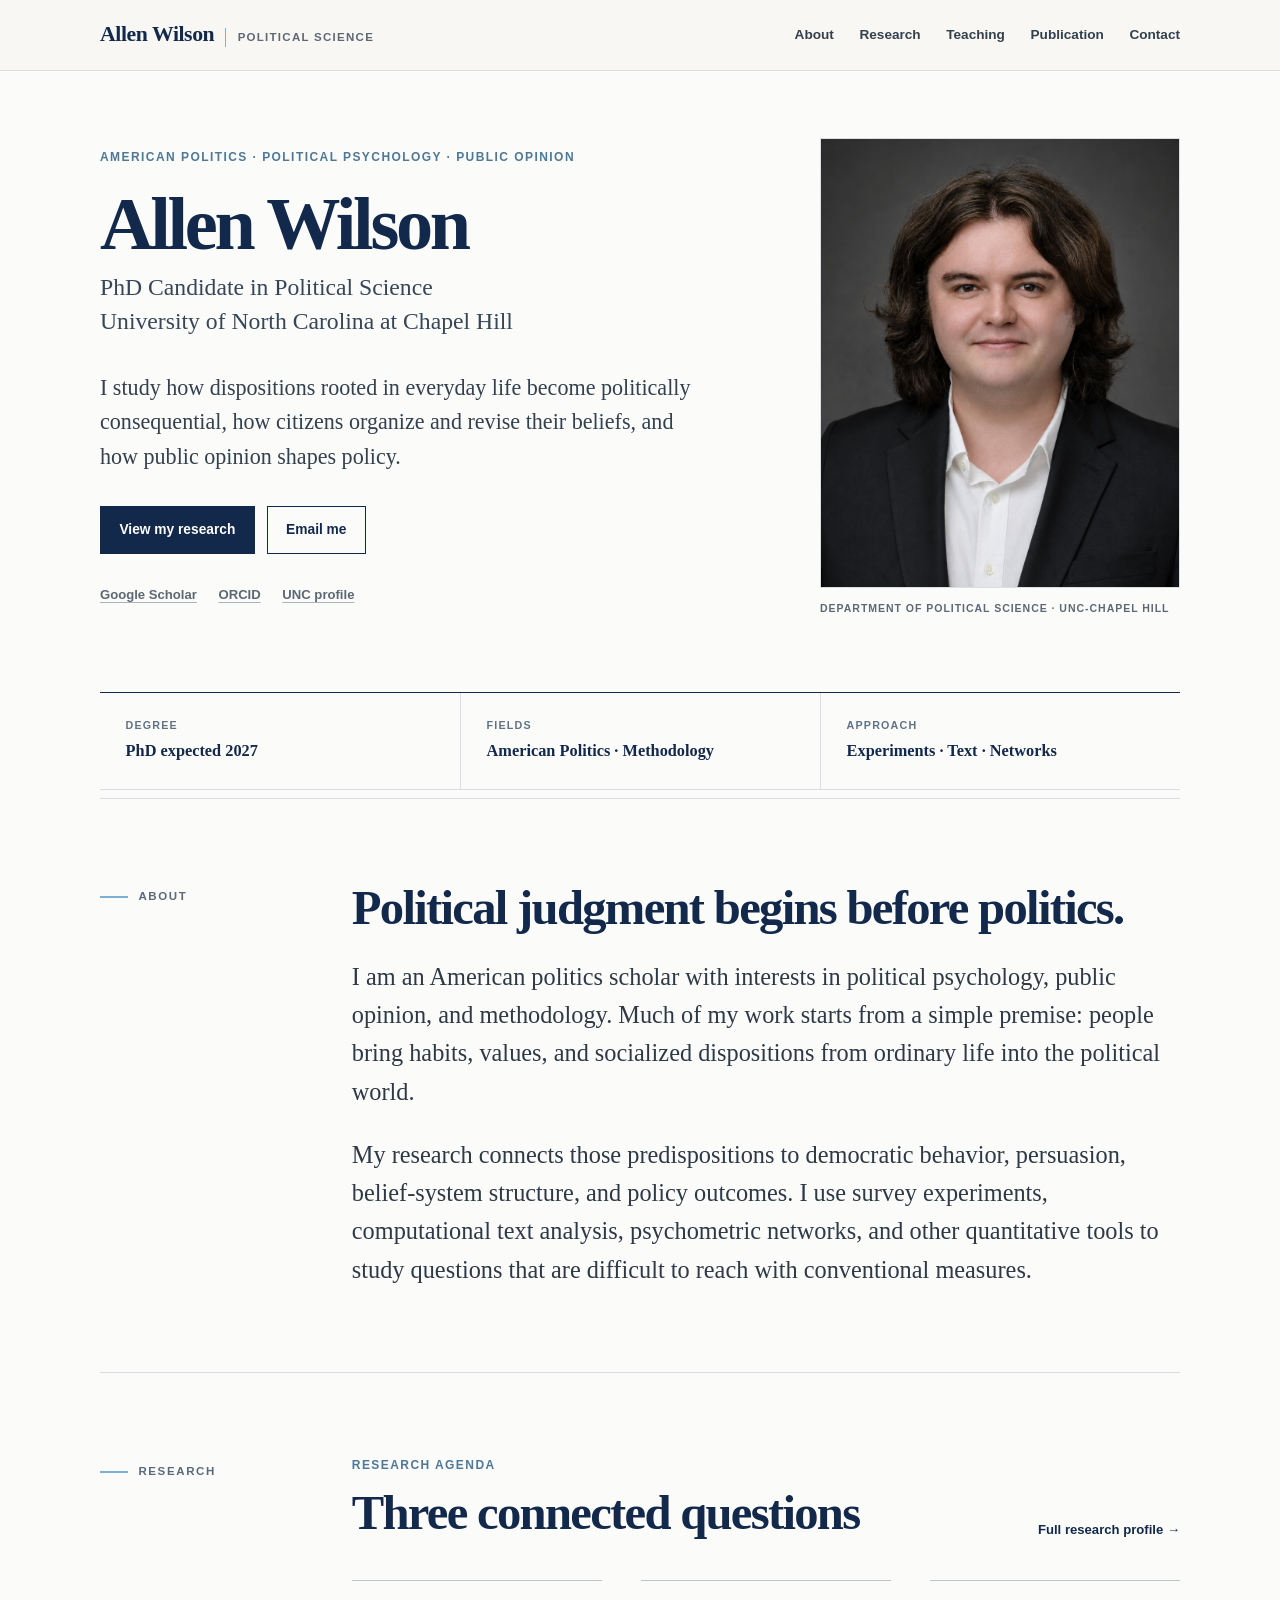
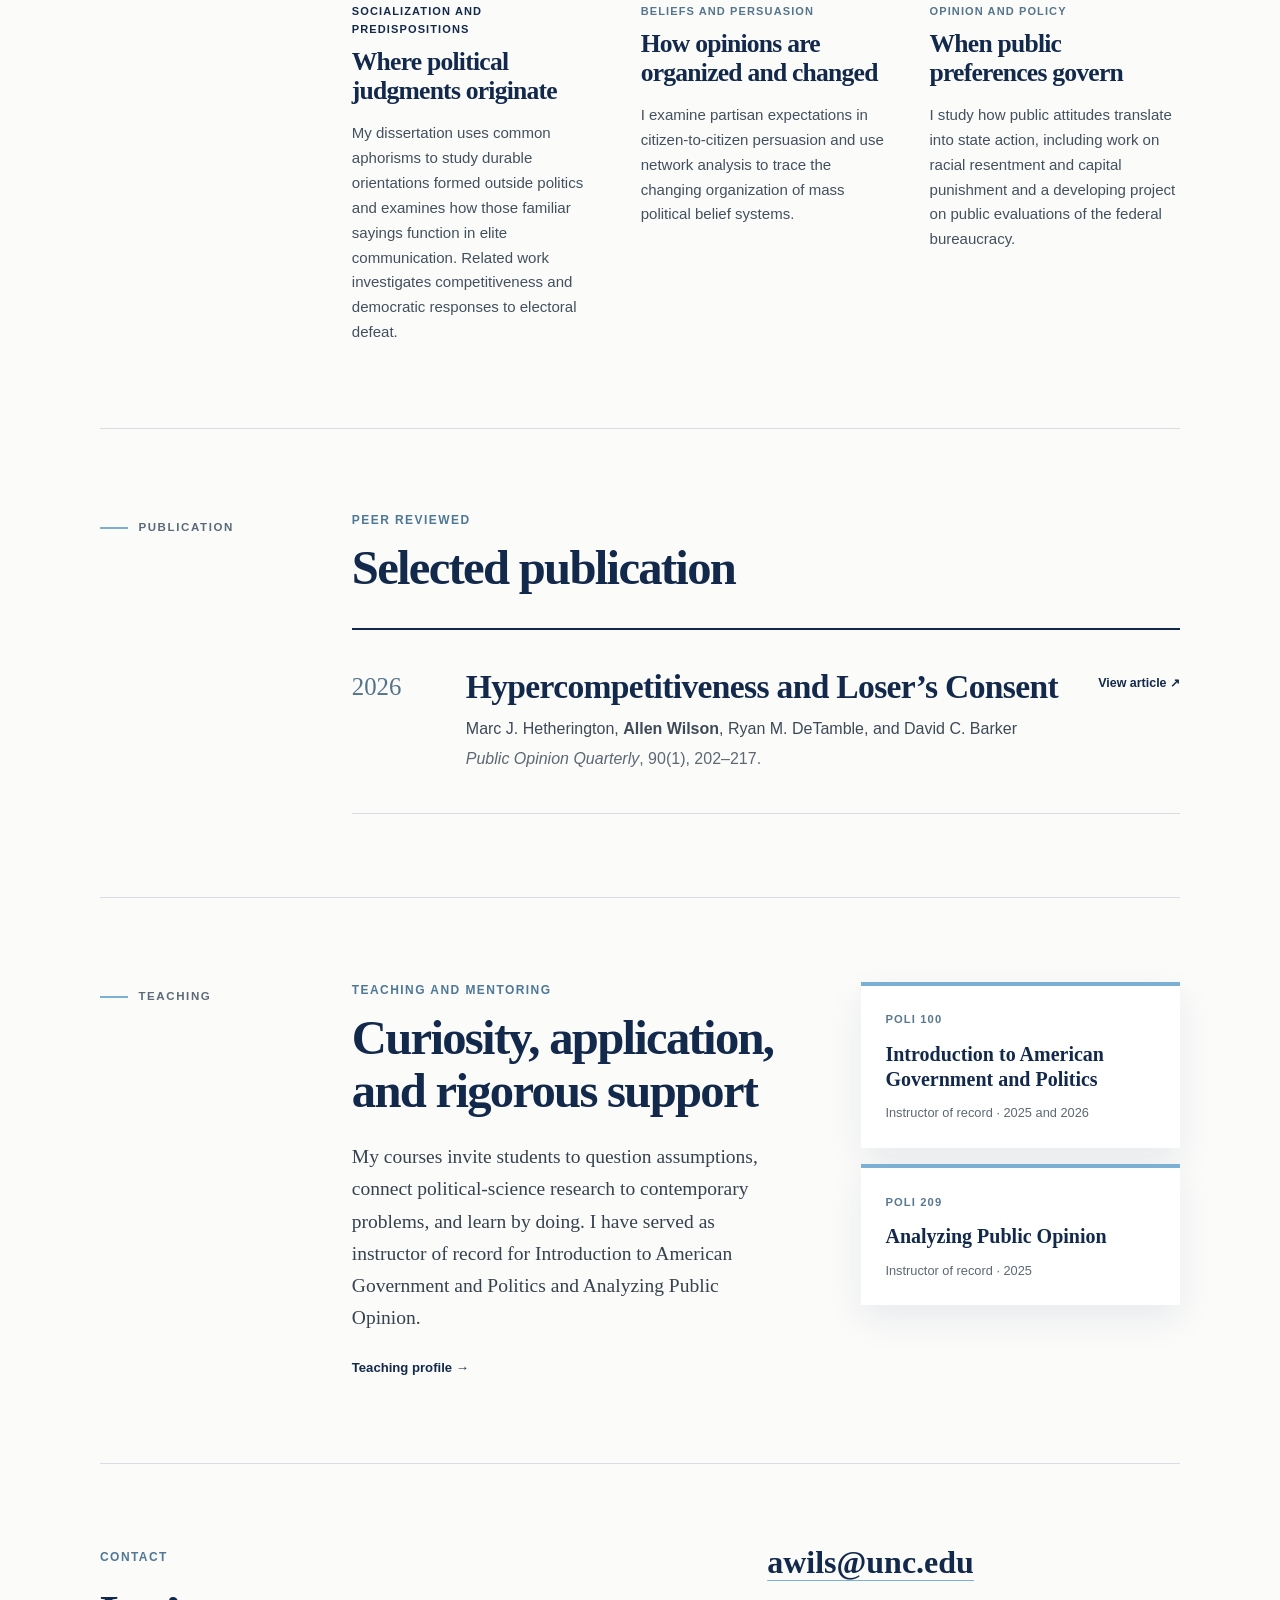
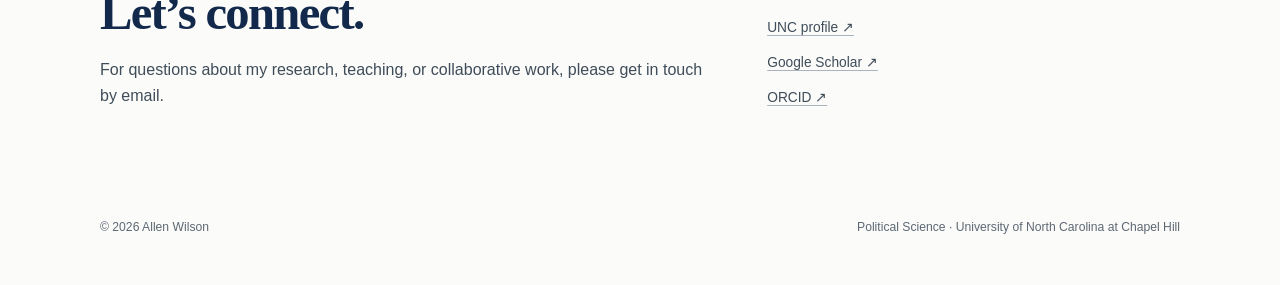
==== commit 676c7aef: "Add files via upload" ====
--- a/index.html
+++ b/index.html
@@ -118,7 +118,6 @@
 
           <div class="pillar-grid">
             <article class="pillar-card pillar-card-featured">
-              <span class="pillar-number">01</span>
               <p class="card-kicker">Socialization and predispositions</p>
               <h3>Where political judgments originate</h3>
               <p>
@@ -130,7 +129,6 @@
             </article>
 
             <article class="pillar-card">
-              <span class="pillar-number">02</span>
               <p class="card-kicker">Beliefs and persuasion</p>
               <h3>How opinions are organized and changed</h3>
               <p>
@@ -141,7 +139,6 @@
             </article>
 
             <article class="pillar-card">
-              <span class="pillar-number">03</span>
               <p class="card-kicker">Opinion and policy</p>
               <h3>When public preferences govern</h3>
               <p>
--- a/styles.css
+++ b/styles.css
@@ -1059,6 +1059,350 @@
   outline-offset: 4px;
 }
 
+/* Restrained academic refinement */
+:root {
+  --paper: #fbfbfa;
+  --max-width: 1080px;
+}
+
+body {
+  overflow-x: clip;
+  font-size: 16px;
+}
+
+h2 {
+  font-size: clamp(2.1rem, 3.8vw, 3.25rem);
+  letter-spacing: -0.035em;
+  line-height: 1.1;
+}
+
+.header-inner {
+  min-height: 70px;
+}
+
+.hero {
+  min-height: 560px;
+  padding: 4.2rem 0 4.6rem;
+  grid-template-columns: minmax(0, 1fr) minmax(280px, 360px);
+  gap: clamp(3rem, 6vw, 5rem);
+}
+
+.hero h1 {
+  font-size: clamp(3.4rem, 5.8vw, 4.9rem);
+  letter-spacing: -0.045em;
+  line-height: 1;
+}
+
+.hero-intro {
+  max-width: 610px;
+  font-size: clamp(1.15rem, 1.8vw, 1.38rem);
+  line-height: 1.56;
+}
+
+.portrait-wrap {
+  max-width: 360px;
+  justify-self: end;
+}
+
+.portrait-frame {
+  border: 1px solid var(--line);
+  box-shadow: none;
+}
+
+.portrait-frame::after {
+  display: none;
+}
+
+.portrait-wrap figcaption {
+  margin: 0.8rem 0 0;
+  font-size: 0.66rem;
+}
+
+.section {
+  padding: 5.2rem 0;
+}
+
+.pillar-grid {
+  grid-template-columns: repeat(3, minmax(0, 1fr));
+  gap: 2.4rem;
+  background: transparent;
+  border: 0;
+}
+
+.pillar-card,
+.pillar-card-featured {
+  min-height: 0;
+  padding: 1.3rem 0 0;
+  border-top: 1px solid #b9c5ce;
+  border-right: 0;
+  background: transparent;
+  color: var(--ink);
+}
+
+.pillar-card:last-child {
+  border-right: 0;
+}
+
+.pillar-card-featured .pillar-number,
+.pillar-card-featured .card-kicker,
+.pillar-card-featured h3 {
+  color: var(--navy);
+}
+
+.pillar-card-featured p:last-child {
+  color: #43505d;
+}
+
+.pillar-number {
+  color: #8da7b9;
+  font-size: 1.1rem;
+}
+
+.card-kicker {
+  margin-top: 0;
+}
+
+.pillar-card h3 {
+  font-size: clamp(1.4rem, 2vw, 1.85rem);
+}
+
+.page-hero {
+  min-height: 0;
+  padding: clamp(3.8rem, 6vw, 5rem) 0;
+  align-items: start;
+  grid-template-columns: 1fr;
+  gap: 1.25rem;
+}
+
+.page-hero h1,
+.page-hero-teaching h1 {
+  font-size: clamp(2.9rem, 4.8vw, 3.8rem);
+  letter-spacing: -0.035em;
+  line-height: 1.04;
+}
+
+.page-hero-main,
+.page-hero-deck {
+  max-width: 790px;
+}
+
+.page-hero-deck > p {
+  max-width: 650px;
+  margin-bottom: 1.35rem;
+  font-size: clamp(1.12rem, 1.8vw, 1.32rem);
+  line-height: 1.55;
+}
+
+.method-tags {
+  gap: 0;
+}
+
+.method-tags li {
+  padding: 0;
+  border: 0;
+  color: var(--muted);
+  font-size: 0.72rem;
+  font-weight: 650;
+}
+
+.method-tags li:not(:last-child)::after {
+  margin: 0 0.6rem;
+  color: var(--carolina);
+  content: "·";
+}
+
+.research-topic {
+  padding: 4.2rem 0;
+}
+
+.research-topic-alt::before {
+  display: none;
+}
+
+.topic-heading {
+  display: block;
+  max-width: 820px;
+  margin-bottom: 2rem;
+}
+
+.topic-number {
+  padding-top: 0.45rem;
+  border-top: 2px solid var(--carolina);
+  color: #668ba6;
+  font-family: var(--sans);
+  font-size: 0.82rem;
+  font-weight: 750;
+  letter-spacing: 0.08em;
+}
+
+.topic-heading h2 {
+  margin-bottom: 0.9rem;
+  font-size: clamp(1.9rem, 3vw, 2.5rem);
+}
+
+.topic-intro {
+  max-width: 760px;
+  font-size: 1.08rem;
+  line-height: 1.62;
+}
+
+.project-grid {
+  margin-left: 0;
+  grid-template-columns: 1fr;
+  gap: 0;
+}
+
+.project-card,
+.project-card-featured {
+  min-height: 0;
+  padding: 1.5rem 0 1.7rem;
+  border: 0;
+  border-top: 1px solid #b9c5ce;
+  background: transparent;
+  grid-column: auto;
+}
+
+.project-card:last-child {
+  border-bottom: 1px solid var(--line);
+}
+
+.project-meta {
+  margin-bottom: 1.15rem;
+}
+
+.status,
+.status-published,
+.status-review,
+.status-contract {
+  padding: 0;
+  background: transparent;
+  color: #4f7897;
+}
+
+.project-card h3 {
+  font-size: clamp(1.35rem, 2vw, 1.65rem);
+  line-height: 1.2;
+}
+
+.project-card p {
+  max-width: 860px;
+  font-size: 0.9rem;
+  line-height: 1.65;
+}
+
+.methods-band {
+  padding: 4rem 0;
+  align-items: center;
+  border-bottom: 1px solid var(--line);
+  background: transparent;
+  color: var(--ink);
+}
+
+.methods-band .light-eyebrow {
+  color: #4f7897;
+}
+
+.methods-band h2 {
+  color: var(--navy);
+  font-size: clamp(1.9rem, 3vw, 2.5rem);
+}
+
+.methods-band > p {
+  color: #3e4b56;
+  font-size: 1rem;
+  line-height: 1.65;
+}
+
+.principles-section,
+.practice-section,
+.teaching-record,
+.interests-section {
+  padding: 5rem 0;
+}
+
+.principle-grid {
+  gap: 2.4rem;
+  border: 0;
+  background: transparent;
+}
+
+.principle-card,
+.principle-card-accent {
+  min-height: 0;
+  padding: 1.3rem 0 0;
+  border-top: 1px solid #b9c5ce;
+  background: transparent;
+  color: var(--ink);
+}
+
+.principle-card .principle-number {
+  margin-bottom: 2rem;
+  color: #668ba6;
+  font-family: var(--sans);
+  font-size: 0.78rem;
+  font-weight: 750;
+}
+
+.principle-card h3,
+.principle-card-accent h3 {
+  color: var(--navy);
+  font-size: clamp(1.4rem, 2vw, 1.8rem);
+}
+
+.principle-card p,
+.principle-card-accent p {
+  color: #485562;
+  line-height: 1.65;
+}
+
+.practice-section,
+.teaching-record {
+  gap: clamp(3rem, 7vw, 6rem);
+}
+
+.practice-card {
+  padding: 1.6rem 0;
+  border-top-width: 1px;
+}
+
+.mentoring-panel {
+  margin-top: 5rem;
+  padding: 3.5rem;
+  border-top: 3px solid var(--carolina);
+  background: #f1f5f7;
+}
+
+.interest-tags li {
+  background: transparent;
+}
+
+.contact-section {
+  margin-top: 0;
+  padding: 4.5rem 0;
+  border-top: 1px solid var(--line);
+  background: transparent;
+  color: var(--ink);
+}
+
+.contact-section .light-eyebrow {
+  color: #4f7897;
+}
+
+.contact-section h2 {
+  color: var(--navy);
+  font-size: clamp(2rem, 3.8vw, 3.2rem);
+}
+
+.contact-section > div:first-child > p:last-child,
+.contact-links a {
+  color: #3f4d59;
+}
+
+.contact-links .contact-email {
+  color: var(--navy);
+  text-decoration-color: var(--carolina);
+}
+
 @media (max-width: 980px) {
   .header-inner {
     padding: 0.85rem 0;
@@ -1115,7 +1459,8 @@
   }
 
   .page-hero {
-    min-height: 440px;
+    min-height: 0;
+    padding: 4rem 0;
     grid-template-columns: 1fr;
     gap: 2.5rem;
   }
@@ -1126,6 +1471,8 @@
 
   .project-grid {
     margin-left: 0;
+    grid-template-columns: 1fr;
+    gap: 1.6rem;
   }
 
   .topic-heading {
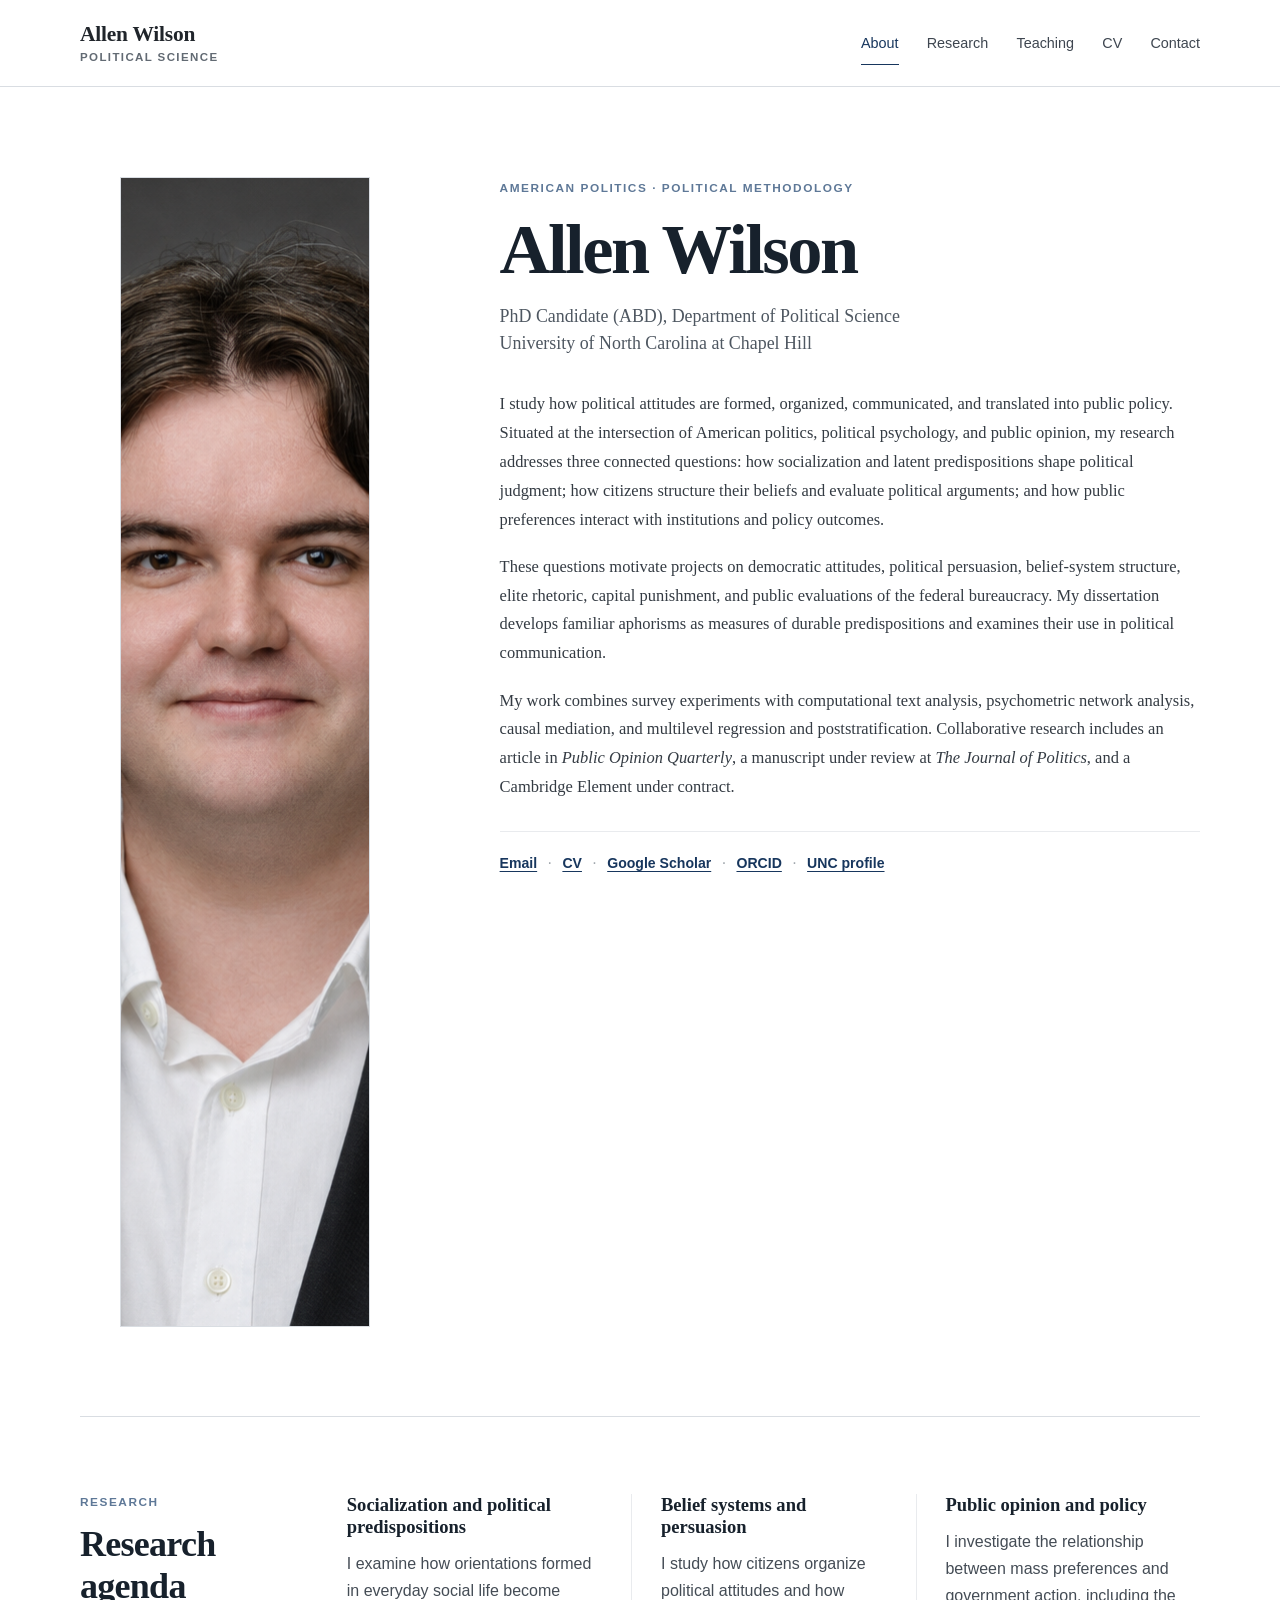
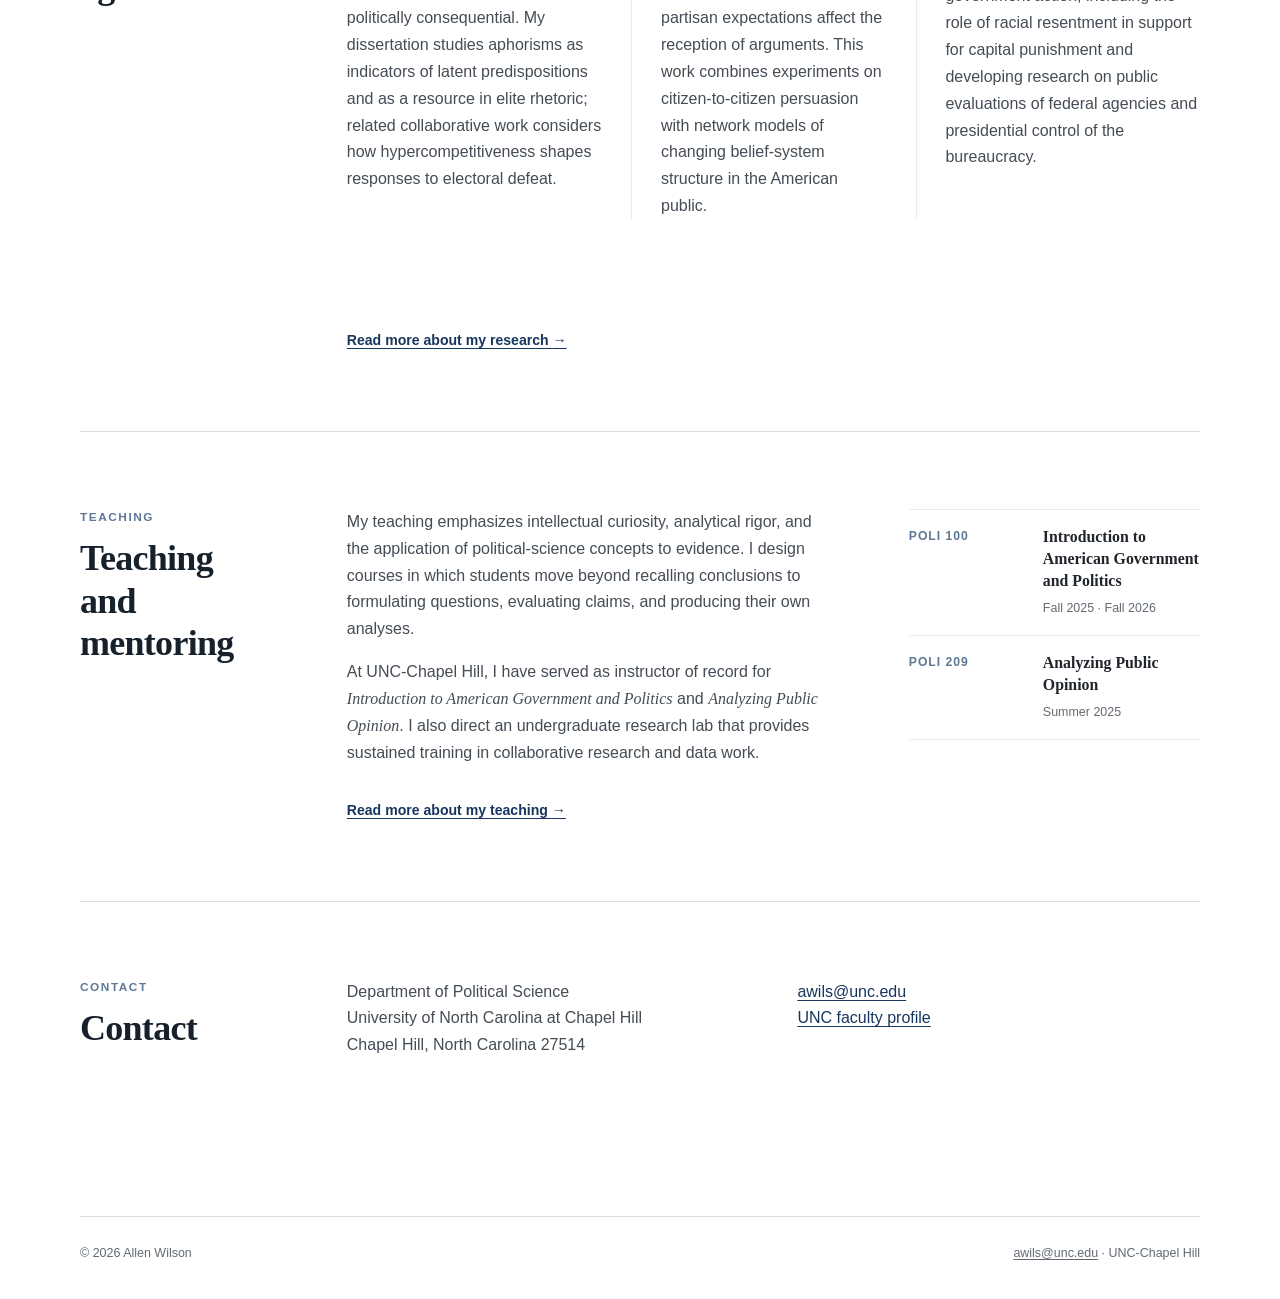
==== commit 647d1ff7: "Add files via upload" ====
--- a/index.html
+++ b/index.html
@@ -5,10 +5,10 @@
     <meta name="viewport" content="width=device-width, initial-scale=1">
     <meta
       name="description"
-      content="Allen Wilson is a PhD candidate in Political Science at UNC-Chapel Hill studying American politics, political psychology, public opinion, and political methodology."
+      content="Allen Wilson is a political scientist at UNC-Chapel Hill studying American politics, political psychology, public opinion, and political methodology."
     >
-    <meta name="theme-color" content="#13294b">
-    <title>Allen Wilson | Political Scientist</title>
+    <meta name="theme-color" content="#ffffff">
+    <title>Allen Wilson | Political Science</title>
     <link rel="stylesheet" href="styles.css">
   </head>
   <body>
@@ -22,221 +22,175 @@
         </a>
 
         <nav aria-label="Primary navigation">
-          <a href="#about">About</a>
+          <a href="index.html" aria-current="page">About</a>
           <a href="research.html">Research</a>
           <a href="teaching.html">Teaching</a>
-          <a href="#publication">Publication</a>
+          <a href="Allen_Wilson_CV.pdf">CV</a>
           <a href="#contact">Contact</a>
         </nav>
       </div>
     </header>
 
     <main id="main-content">
-      <section class="hero" aria-labelledby="hero-title">
-        <div class="hero-copy">
-          <p class="eyebrow">American Politics · Political Psychology · Public Opinion</p>
-          <h1 id="hero-title">Allen Wilson</h1>
-          <p class="hero-role">
-            PhD Candidate in Political Science<br>
+      <section class="profile" aria-labelledby="profile-title">
+        <figure class="portrait">
+          <img
+            src="allen-wilson-headshot.png"
+            alt="Portrait of Allen Wilson"
+            width="920"
+            height="1150"
+            decoding="async"
+            fetchpriority="high"
+          >
+        </figure>
+
+        <div class="profile-copy">
+          <p class="eyebrow">American Politics · Political Methodology</p>
+          <h1 id="profile-title">Allen Wilson</h1>
+          <p class="profile-role">
+            PhD Candidate (ABD), Department of Political Science<br>
             University of North Carolina at Chapel Hill
           </p>
-          <p class="hero-intro">
-            I study how dispositions rooted in everyday life become politically
-            consequential, how citizens organize and revise their beliefs, and how
-            public opinion shapes policy.
-          </p>
-          <div class="hero-actions">
-            <a class="button button-primary" href="research.html">View my research</a>
-            <a class="button button-secondary" href="mailto:awils@unc.edu">Email me</a>
+
+          <div class="profile-summary">
+            <p>
+              I study how political attitudes are formed, organized, communicated, and
+              translated into public policy. Situated at the intersection of American
+              politics, political psychology, and public opinion, my research addresses
+              three connected questions: how socialization and latent predispositions shape
+              political judgment; how citizens structure their beliefs and evaluate
+              political arguments; and how public preferences interact with institutions
+              and policy outcomes.
+            </p>
+            <p>
+              These questions motivate projects on democratic attitudes, political
+              persuasion, belief-system structure, elite rhetoric, capital punishment, and
+              public evaluations of the federal bureaucracy. My dissertation develops
+              familiar aphorisms as measures of durable predispositions and examines their
+              use in political communication.
+            </p>
+            <p>
+              My work combines survey experiments with computational text analysis,
+              psychometric network analysis, causal mediation, and multilevel regression
+              and poststratification. Collaborative research includes an article in
+              <cite>Public Opinion Quarterly</cite>, a manuscript under review at
+              <cite>The Journal of Politics</cite>, and a Cambridge Element under contract.
+            </p>
           </div>
-          <ul class="profile-links" aria-label="Professional profiles">
+
+          <ul class="profile-links" aria-label="Contact and professional links">
+            <li><a href="mailto:awils@unc.edu">Email</a></li>
+            <li><a href="Allen_Wilson_CV.pdf">CV</a></li>
             <li><a href="https://scholar.google.com/citations?user=T04XD_UAAAAJ" rel="me">Google Scholar</a></li>
             <li><a href="https://orcid.org/0009-0005-0301-5288" rel="me">ORCID</a></li>
             <li><a href="https://politicalscience.unc.edu/staff/allen-wilson/">UNC profile</a></li>
           </ul>
         </div>
-
-        <figure class="portrait-wrap">
-          <div class="portrait-frame">
-            <img
-              src="allen-wilson-headshot.png"
-              alt="Portrait of Allen Wilson"
-              width="920"
-              height="1150"
-              decoding="async"
-              fetchpriority="high"
-            >
+      </section>
+
+      <section class="home-section" aria-labelledby="agenda-title">
+        <header class="section-header">
+          <p class="eyebrow">Research</p>
+          <h2 id="agenda-title">Research agenda</h2>
+        </header>
+
+        <div class="research-areas">
+          <article>
+            <h3>Socialization and political predispositions</h3>
+            <p>
+              I examine how orientations formed in everyday social life become politically
+              consequential. My dissertation studies aphorisms as indicators of latent
+              predispositions and as a resource in elite rhetoric; related collaborative
+              work considers how hypercompetitiveness shapes responses to electoral defeat.
+            </p>
+          </article>
+          <article>
+            <h3>Belief systems and persuasion</h3>
+            <p>
+              I study how citizens organize political attitudes and how partisan
+              expectations affect the reception of arguments. This work combines
+              experiments on citizen-to-citizen persuasion with network models of changing
+              belief-system structure in the American public.
+            </p>
+          </article>
+          <article>
+            <h3>Public opinion and policy</h3>
+            <p>
+              I investigate the relationship between mass preferences and government
+              action, including the role of racial resentment in support for capital
+              punishment and developing research on public evaluations of federal agencies
+              and presidential control of the bureaucracy.
+            </p>
+          </article>
+        </div>
+
+        <p class="section-link"><a href="research.html">Read more about my research <span aria-hidden="true">→</span></a></p>
+      </section>
+
+      <section class="home-section" aria-labelledby="teaching-title">
+        <header class="section-header">
+          <p class="eyebrow">Teaching</p>
+          <h2 id="teaching-title">Teaching and mentoring</h2>
+        </header>
+
+        <div class="home-teaching">
+          <div>
+            <p>
+              My teaching emphasizes intellectual curiosity, analytical rigor, and the
+              application of political-science concepts to evidence. I design courses in
+              which students move beyond recalling conclusions to formulating questions,
+              evaluating claims, and producing their own analyses.
+            </p>
+            <p>
+              At UNC-Chapel Hill, I have served as instructor of record for
+              <cite>Introduction to American Government and Politics</cite> and
+              <cite>Analyzing Public Opinion</cite>. I also direct an undergraduate research
+              lab that provides sustained training in collaborative research and data work.
+            </p>
+            <p class="section-link"><a href="teaching.html">Read more about my teaching <span aria-hidden="true">→</span></a></p>
           </div>
-          <figcaption>Department of Political Science · UNC-Chapel Hill</figcaption>
-        </figure>
-      </section>
-
-      <section class="credentials" aria-label="Academic profile">
-        <div>
-          <span class="credential-label">Degree</span>
-          <strong>PhD expected 2027</strong>
-        </div>
-        <div>
-          <span class="credential-label">Fields</span>
-          <strong>American Politics · Methodology</strong>
-        </div>
-        <div>
-          <span class="credential-label">Approach</span>
-          <strong>Experiments · Text · Networks</strong>
-        </div>
-      </section>
-
-      <section class="section" id="about" aria-labelledby="about-title">
-        <div class="section-label">About</div>
-        <div class="section-content prose-large">
-          <h2 id="about-title">Political judgment begins before politics.</h2>
+
+          <dl class="course-list" aria-label="Courses taught as instructor of record">
+            <div>
+              <dt>POLI 100</dt>
+              <dd>
+                <strong>Introduction to American Government and Politics</strong>
+                <span>Fall 2025 · Fall 2026</span>
+              </dd>
+            </div>
+            <div>
+              <dt>POLI 209</dt>
+              <dd>
+                <strong>Analyzing Public Opinion</strong>
+                <span>Summer 2025</span>
+              </dd>
+            </div>
+          </dl>
+        </div>
+      </section>
+
+      <section class="home-section contact" id="contact" aria-labelledby="contact-title">
+        <header class="section-header">
+          <p class="eyebrow">Contact</p>
+          <h2 id="contact-title">Contact</h2>
+        </header>
+        <div class="contact-details">
           <p>
-            I am an American politics scholar with interests in political psychology,
-            public opinion, and methodology. Much of my work starts from a simple premise:
-            people bring habits, values, and socialized dispositions from ordinary life
-            into the political world.
+            Department of Political Science<br>
+            University of North Carolina at Chapel Hill<br>
+            Chapel Hill, North Carolina 27514
           </p>
           <p>
-            My research connects those predispositions to democratic behavior, persuasion,
-            belief-system structure, and policy outcomes. I use survey experiments,
-            computational text analysis, psychometric networks, and other quantitative
-            tools to study questions that are difficult to reach with conventional measures.
+            <a href="mailto:awils@unc.edu">awils@unc.edu</a><br>
+            <a href="https://politicalscience.unc.edu/staff/allen-wilson/">UNC faculty profile</a>
           </p>
-        </div>
-      </section>
-
-      <section class="section" id="research" aria-labelledby="research-title">
-        <div class="section-label">Research</div>
-        <div class="section-content">
-          <div class="section-heading">
-            <div>
-              <p class="overline">Research agenda</p>
-              <h2 id="research-title">Three connected questions</h2>
-            </div>
-            <a class="text-link" href="research.html">Full research profile <span aria-hidden="true">→</span></a>
-          </div>
-
-          <div class="pillar-grid">
-            <article class="pillar-card pillar-card-featured">
-              <p class="card-kicker">Socialization and predispositions</p>
-              <h3>Where political judgments originate</h3>
-              <p>
-                My dissertation uses common aphorisms to study durable orientations formed
-                outside politics and examines how those familiar sayings function in elite
-                communication. Related work investigates competitiveness and democratic
-                responses to electoral defeat.
-              </p>
-            </article>
-
-            <article class="pillar-card">
-              <p class="card-kicker">Beliefs and persuasion</p>
-              <h3>How opinions are organized and changed</h3>
-              <p>
-                I examine partisan expectations in citizen-to-citizen persuasion and use
-                network analysis to trace the changing organization of mass political
-                belief systems.
-              </p>
-            </article>
-
-            <article class="pillar-card">
-              <p class="card-kicker">Opinion and policy</p>
-              <h3>When public preferences govern</h3>
-              <p>
-                I study how public attitudes translate into state action, including work
-                on racial resentment and capital punishment and a developing project on
-                public evaluations of the federal bureaucracy.
-              </p>
-            </article>
-          </div>
-        </div>
-      </section>
-
-      <section class="section publication-section" id="publication" aria-labelledby="publication-title">
-        <div class="section-label">Publication</div>
-        <div class="section-content">
-          <div class="section-heading compact-heading">
-            <div>
-              <p class="overline">Peer reviewed</p>
-              <h2 id="publication-title">Selected publication</h2>
-            </div>
-          </div>
-
-          <article class="publication">
-            <div class="publication-year" aria-hidden="true">2026</div>
-            <div class="publication-details">
-              <h3>
-                <a href="https://academic.oup.com/poq/article/90/1/202/8490564">
-                  Hypercompetitiveness and Loser’s Consent
-                </a>
-              </h3>
-              <p class="authors">
-                Marc J. Hetherington, <strong>Allen Wilson</strong>, Ryan M. DeTamble,
-                and David C. Barker
-              </p>
-              <p class="venue"><cite>Public Opinion Quarterly</cite>, 90(1), 202–217.</p>
-            </div>
-            <a
-              class="publication-link"
-              href="https://academic.oup.com/poq/article/90/1/202/8490564"
-              aria-label="View Hypercompetitiveness and Loser’s Consent at Oxford Academic"
-            >
-              View article <span aria-hidden="true">↗</span>
-            </a>
-          </article>
-        </div>
-      </section>
-
-      <section class="section" id="teaching" aria-labelledby="teaching-title">
-        <div class="section-label">Teaching</div>
-        <div class="section-content teaching-preview">
-          <div>
-            <p class="overline">Teaching and mentoring</p>
-            <h2 id="teaching-title">Curiosity, application, and rigorous support</h2>
-            <p>
-              My courses invite students to question assumptions, connect political-science
-              research to contemporary problems, and learn by doing. I have served as
-              instructor of record for Introduction to American Government and Politics and
-              Analyzing Public Opinion.
-            </p>
-            <a class="text-link" href="teaching.html">Teaching profile <span aria-hidden="true">→</span></a>
-          </div>
-
-          <div class="course-stack" aria-label="Courses taught">
-            <article class="course-card">
-              <span>POLI 100</span>
-              <strong>Introduction to American Government and Politics</strong>
-              <small>Instructor of record · 2025 and 2026</small>
-            </article>
-            <article class="course-card">
-              <span>POLI 209</span>
-              <strong>Analyzing Public Opinion</strong>
-              <small>Instructor of record · 2025</small>
-            </article>
-          </div>
-        </div>
-      </section>
-
-      <section class="contact-section" id="contact" aria-labelledby="contact-title">
-        <div>
-          <p class="eyebrow light-eyebrow">Contact</p>
-          <h2 id="contact-title">Let’s connect.</h2>
-          <p>
-            For questions about my research, teaching, or collaborative work, please get
-            in touch by email.
-          </p>
-        </div>
-        <div class="contact-links">
-          <a class="contact-email" href="mailto:awils@unc.edu">awils@unc.edu</a>
-          <a href="https://politicalscience.unc.edu/staff/allen-wilson/">UNC profile <span aria-hidden="true">↗</span></a>
-          <a href="https://scholar.google.com/citations?user=T04XD_UAAAAJ">Google Scholar <span aria-hidden="true">↗</span></a>
-          <a href="https://orcid.org/0009-0005-0301-5288">ORCID <span aria-hidden="true">↗</span></a>
         </div>
       </section>
     </main>
 
     <footer class="site-footer">
       <p>© <span id="year">2026</span> Allen Wilson</p>
-      <p>Political Science · University of North Carolina at Chapel Hill</p>
+      <p><a href="mailto:awils@unc.edu">awils@unc.edu</a> · UNC-Chapel Hill</p>
     </footer>
 
     <script>
--- a/styles.css
+++ b/styles.css
@@ -1,19 +1,20 @@
 :root {
-  --navy: #13294b;
-  --navy-deep: #0b1f3a;
-  --carolina: #7bafd4;
-  --carolina-soft: #dceaf4;
-  --ink: #16202a;
-  --muted: #5d6873;
-  --line: #d8dee4;
-  --paper: #f8f7f3;
-  --white: #ffffff;
-  --serif: "Iowan Old Style", "Palatino Linotype", Palatino, "Book Antiqua", Georgia, serif;
-  --sans: Inter, ui-sans-serif, -apple-system, BlinkMacSystemFont, "Segoe UI", sans-serif;
-  --max-width: 1180px;
-}
-
-* {
+  --ink: #20252b;
+  --muted: #626a73;
+  --navy: #17365d;
+  --accent: #5e7897;
+  --rule: #d9dde2;
+  --soft-rule: #e9ebee;
+  --paper: #ffffff;
+  --subtle: #f6f7f8;
+  --content-width: 1120px;
+  --serif: Georgia, "Times New Roman", Times, serif;
+  --sans: -apple-system, BlinkMacSystemFont, "Segoe UI", Helvetica, Arial, sans-serif;
+}
+
+*,
+*::before,
+*::after {
   box-sizing: border-box;
 }
 
@@ -23,57 +24,71 @@
 
 body {
   margin: 0;
+  color: var(--ink);
   background: var(--paper);
-  color: var(--ink);
   font-family: var(--sans);
-  font-size: 17px;
-  line-height: 1.65;
+  font-size: 16px;
+  line-height: 1.68;
   text-rendering: optimizeLegibility;
 }
 
+img {
+  display: block;
+  max-width: 100%;
+}
+
 a {
-  color: inherit;
-  text-decoration-color: rgba(19, 41, 75, 0.35);
+  color: var(--navy);
   text-decoration-thickness: 1px;
-  text-underline-offset: 0.22em;
+  text-underline-offset: 0.18em;
 }
 
 a:hover {
-  text-decoration-color: currentColor;
+  color: var(--accent);
+}
+
+a:focus-visible {
+  outline: 3px solid rgba(94, 120, 151, 0.4);
+  outline-offset: 4px;
 }
 
 h1,
 h2,
 h3,
-p {
+p,
+figure,
+ul,
+dl,
+dd {
   margin-top: 0;
 }
 
 h1,
 h2,
 h3 {
-  font-family: var(--serif);
-}
-
-h2 {
-  margin-bottom: 1.4rem;
-  color: var(--navy);
-  font-size: clamp(2.35rem, 4.8vw, 4.25rem);
-  font-weight: 650;
-  letter-spacing: -0.045em;
-  line-height: 1.05;
+  color: #17212c;
+  font-family: var(--serif);
+  font-weight: 600;
+  line-height: 1.18;
+}
+
+p:last-child {
+  margin-bottom: 0;
+}
+
+cite {
+  font-family: var(--serif);
 }
 
 .skip-link {
   position: fixed;
+  top: 0.75rem;
+  left: 0.75rem;
   z-index: 100;
-  top: 0;
-  left: 1rem;
-  transform: translateY(-120%);
-  padding: 0.65rem 1rem;
-  background: var(--white);
-  color: var(--navy);
-  font-weight: 700;
+  padding: 0.55rem 0.8rem;
+  color: #fff;
+  background: var(--navy);
+  transform: translateY(-160%);
 }
 
 .skip-link:focus {
@@ -81,66 +96,64 @@
 }
 
 .site-header {
-  position: sticky;
-  z-index: 20;
-  top: 0;
-  border-bottom: 1px solid rgba(19, 41, 75, 0.12);
-  background: rgba(248, 247, 243, 0.94);
-  backdrop-filter: blur(14px);
+  border-bottom: 1px solid var(--rule);
+  background: rgba(255, 255, 255, 0.97);
 }
 
 .header-inner {
+  width: min(calc(100% - 48px), var(--content-width));
+  min-height: 86px;
+  margin: 0 auto;
   display: flex;
-  width: min(calc(100% - 3rem), var(--max-width));
-  min-height: 76px;
-  margin: 0 auto;
   align-items: center;
   justify-content: space-between;
   gap: 2rem;
 }
 
 .wordmark {
-  display: flex;
-  align-items: baseline;
-  gap: 0.7rem;
-  color: var(--navy);
+  display: inline-flex;
+  flex-direction: column;
+  color: var(--ink);
   text-decoration: none;
-  white-space: nowrap;
+  line-height: 1.12;
+}
+
+.wordmark:hover {
+  color: var(--ink);
 }
 
 .wordmark-name {
   font-family: var(--serif);
-  font-size: 1.36rem;
-  font-weight: 700;
-  letter-spacing: -0.02em;
+  font-size: 1.34rem;
+  font-weight: 600;
+  letter-spacing: -0.01em;
 }
 
 .wordmark-field {
-  padding-left: 0.7rem;
-  border-left: 1px solid var(--carolina);
+  margin-top: 0.28rem;
   color: var(--muted);
   font-size: 0.72rem;
-  font-weight: 700;
-  letter-spacing: 0.11em;
+  font-weight: 600;
+  letter-spacing: 0.12em;
   text-transform: uppercase;
 }
 
 nav {
   display: flex;
   align-items: center;
-  gap: 1.6rem;
+  gap: clamp(1rem, 2.2vw, 1.9rem);
 }
 
 nav a {
   position: relative;
-  color: #33404d;
-  font-size: 0.85rem;
-  font-weight: 650;
+  padding: 0.25rem 0;
+  color: #3e4650;
+  font-size: 0.9rem;
+  font-weight: 500;
   text-decoration: none;
 }
 
 nav a:hover,
-nav a:focus-visible,
 nav a[aria-current="page"] {
   color: var(--navy);
 }
@@ -148,1498 +161,586 @@
 nav a[aria-current="page"]::after {
   position: absolute;
   right: 0;
-  bottom: -0.72rem;
+  bottom: -0.38rem;
   left: 0;
-  height: 2px;
-  background: var(--carolina);
+  height: 1px;
+  background: var(--navy);
   content: "";
 }
 
-.eyebrow,
-.overline {
-  color: #4f7897;
-  font-size: 0.75rem;
-  font-weight: 800;
+.eyebrow {
+  margin-bottom: 0.75rem;
+  color: var(--accent);
+  font-size: 0.74rem;
+  font-weight: 700;
+  letter-spacing: 0.13em;
+  line-height: 1.4;
+  text-transform: uppercase;
+}
+
+.profile {
+  width: min(calc(100% - 48px), var(--content-width));
+  margin: 0 auto;
+  padding: clamp(3.5rem, 7vw, 6.5rem) 0 clamp(4rem, 7vw, 6.5rem);
+  display: grid;
+  grid-template-columns: minmax(240px, 330px) minmax(0, 1fr);
+  align-items: start;
+  gap: clamp(3rem, 7vw, 6.5rem);
+}
+
+.portrait {
+  margin-bottom: 0;
+}
+
+.portrait img {
+  width: 100%;
+  aspect-ratio: 4 / 5;
+  border: 1px solid var(--rule);
+  object-fit: cover;
+  object-position: center 18%;
+}
+
+.profile-copy {
+  padding-top: 0.2rem;
+}
+
+.profile h1 {
+  margin-bottom: 0.7rem;
+  font-size: clamp(2.9rem, 5.5vw, 4.6rem);
+  letter-spacing: -0.035em;
+}
+
+.profile-role {
+  margin-bottom: 2rem;
+  color: #4e5761;
+  font-family: var(--serif);
+  font-size: 1.12rem;
+  line-height: 1.55;
+}
+
+.profile-summary {
+  max-width: 750px;
+  color: #343b43;
+  font-family: var(--serif);
+  font-size: 1.03rem;
+  line-height: 1.75;
+}
+
+.profile-summary p {
+  margin-bottom: 1.15rem;
+}
+
+.profile-links {
+  margin: 1.8rem 0 0;
+  padding: 1.15rem 0 0;
+  border-top: 1px solid var(--soft-rule);
+  display: flex;
+  flex-wrap: wrap;
+  gap: 0.55rem 0;
+  list-style: none;
+}
+
+.profile-links li {
+  display: flex;
+  align-items: center;
+}
+
+.profile-links li + li::before {
+  margin: 0 0.65rem;
+  color: #a2a8ae;
+  content: "·";
+}
+
+.profile-links a,
+.section-link a,
+.project-links a {
+  font-size: 0.88rem;
+  font-weight: 600;
+}
+
+.home-section {
+  width: min(calc(100% - 48px), var(--content-width));
+  margin: 0 auto;
+  padding: clamp(3.4rem, 6vw, 5.2rem) 0;
+  border-top: 1px solid var(--rule);
+  display: grid;
+  grid-template-columns: 190px minmax(0, 1fr);
+  gap: clamp(2.5rem, 6vw, 5.5rem);
+}
+
+.section-header h2,
+.simple-section-header h2 {
+  margin-bottom: 0;
+  font-size: clamp(1.7rem, 3vw, 2.25rem);
+  letter-spacing: -0.02em;
+}
+
+.research-areas {
+  display: grid;
+  grid-template-columns: repeat(3, minmax(0, 1fr));
+  gap: 0;
+}
+
+.research-areas article {
+  padding: 0 1.8rem;
+  border-left: 1px solid var(--soft-rule);
+}
+
+.research-areas article:first-child {
+  padding-left: 0;
+  border-left: 0;
+}
+
+.research-areas article:last-child {
+  padding-right: 0;
+}
+
+.research-areas h3 {
+  margin-bottom: 0.85rem;
+  font-size: 1.16rem;
+}
+
+.research-areas p,
+.home-teaching p,
+.contact-details p {
+  color: #444c55;
+}
+
+.section-link {
+  grid-column: 2;
+  margin: 1.9rem 0 0;
+}
+
+.home-teaching {
+  display: grid;
+  grid-template-columns: minmax(0, 1.25fr) minmax(270px, 0.75fr);
+  gap: clamp(2.5rem, 6vw, 5rem);
+}
+
+.course-list {
+  margin-bottom: 0;
+}
+
+.course-list > div {
+  padding: 1rem 0;
+  border-top: 1px solid var(--soft-rule);
+  display: grid;
+  grid-template-columns: 78px 1fr;
+  gap: 1rem;
+}
+
+.course-list > div:last-child {
+  border-bottom: 1px solid var(--soft-rule);
+}
+
+.course-list dt {
+  color: var(--accent);
+  font-size: 0.76rem;
+  font-weight: 700;
+  letter-spacing: 0.08em;
+}
+
+.course-list dd {
+  margin-bottom: 0;
+}
+
+.course-list strong,
+.course-list span {
+  display: block;
+}
+
+.course-list strong {
+  font-family: var(--serif);
+  font-size: 0.99rem;
+  line-height: 1.4;
+}
+
+.course-list span {
+  margin-top: 0.35rem;
+  color: var(--muted);
+  font-size: 0.78rem;
+}
+
+.contact-details {
+  display: grid;
+  grid-template-columns: repeat(2, minmax(0, 1fr));
+  gap: 3rem;
+}
+
+.page-intro {
+  width: min(calc(100% - 48px), 960px);
+  margin: 0 auto;
+  padding: clamp(3.7rem, 7vw, 6.5rem) 0 clamp(3.5rem, 6vw, 5.2rem);
+}
+
+.page-intro h1 {
+  margin-bottom: clamp(2rem, 4vw, 3.1rem);
+  font-size: clamp(2.9rem, 6vw, 4.7rem);
+  letter-spacing: -0.04em;
+}
+
+.page-intro-copy {
+  max-width: 780px;
+  color: #343b43;
+  font-family: var(--serif);
+  font-size: 1.08rem;
+  line-height: 1.78;
+}
+
+.page-intro-copy p {
+  margin-bottom: 1.2rem;
+}
+
+.research-section,
+.teaching-section {
+  width: min(calc(100% - 48px), var(--content-width));
+  margin: 0 auto;
+  padding: clamp(3.7rem, 6vw, 5.7rem) 0;
+  border-top: 1px solid var(--rule);
+}
+
+.research-section-header {
+  display: grid;
+  grid-template-columns: 62px minmax(0, 780px);
+  gap: 1.6rem;
+}
+
+.research-section-header h2 {
+  margin-bottom: 1rem;
+  font-size: clamp(1.8rem, 3.4vw, 2.55rem);
+  letter-spacing: -0.025em;
+}
+
+.research-section-header p:last-child {
+  color: #4b535c;
+  font-family: var(--serif);
+  font-size: 1.01rem;
+  line-height: 1.72;
+}
+
+.section-number {
+  margin-top: 0.18rem;
+  color: #8a939d;
+  font-size: 0.74rem;
+  font-weight: 700;
   letter-spacing: 0.12em;
-  line-height: 1.45;
-  text-transform: uppercase;
-}
-
-.eyebrow {
-  margin: 0 0 1.3rem;
-}
-
-.overline {
-  margin: 0 0 0.8rem;
-}
-
-.light-eyebrow {
-  color: var(--carolina);
-}
-
-.hero {
-  display: grid;
-  width: min(calc(100% - 3rem), var(--max-width));
-  min-height: 690px;
-  margin: 0 auto;
-  padding: 5.4rem 0 5.8rem;
+}
+
+.project-list {
+  margin: clamp(2.7rem, 5vw, 4.4rem) 0 0 78px;
+}
+
+.project {
+  max-width: 900px;
+  padding: 1.8rem 0 2rem;
+  border-top: 1px solid var(--soft-rule);
+}
+
+.project:last-child {
+  border-bottom: 1px solid var(--soft-rule);
+}
+
+.project h3 {
+  max-width: 820px;
+  margin-bottom: 0.55rem;
+  font-size: clamp(1.17rem, 2vw, 1.38rem);
+  line-height: 1.36;
+}
+
+.project-meta {
+  margin-bottom: 0.9rem;
+  color: var(--muted);
+  font-size: 0.86rem;
+  line-height: 1.55;
+}
+
+.project > p:not(.project-meta) {
+  max-width: 820px;
+  margin-bottom: 0;
+  color: #3e464f;
+  font-family: var(--serif);
+  font-size: 0.98rem;
+  line-height: 1.72;
+}
+
+.project-links {
+  margin-top: 0.85rem;
+  display: flex;
+  flex-wrap: wrap;
+  gap: 0.9rem;
+}
+
+.project-links:empty {
+  display: none;
+}
+
+.project-links a {
+  display: inline-flex;
   align-items: center;
-  grid-template-columns: minmax(0, 1.08fr) minmax(330px, 0.72fr);
-  gap: clamp(3rem, 7vw, 7rem);
-}
-
-.hero h1 {
-  margin-bottom: 0.65rem;
-  color: var(--navy);
-  font-size: clamp(4.2rem, 8vw, 7.2rem);
+}
+
+.project-links a::after {
+  margin-left: 0.25rem;
+  content: "↗";
+}
+
+.simple-section-header {
+  margin-bottom: clamp(2rem, 4vw, 3.25rem);
+}
+
+.prose-columns {
+  display: grid;
+  grid-template-columns: repeat(2, minmax(0, 1fr));
+  gap: clamp(2.5rem, 6vw, 5rem);
+}
+
+.prose-columns p,
+.narrow-prose p,
+.course-detail > div > p:not(.course-meta) {
+  color: #3e464f;
+  font-family: var(--serif);
+  font-size: 1rem;
+  line-height: 1.75;
+}
+
+.prose-columns p {
+  margin-bottom: 1.15rem;
+}
+
+.course-detail-list,
+.experience-list {
+  max-width: 920px;
+}
+
+.course-detail {
+  padding: 1.8rem 0 2rem;
+  border-top: 1px solid var(--soft-rule);
+  display: grid;
+  grid-template-columns: 100px minmax(0, 1fr);
+  gap: 1.8rem;
+}
+
+.course-detail:last-child {
+  border-bottom: 1px solid var(--soft-rule);
+}
+
+.course-code {
+  color: var(--accent);
+  font-size: 0.76rem;
   font-weight: 700;
-  letter-spacing: -0.065em;
-  line-height: 0.91;
-}
-
-.hero-role {
-  margin-bottom: 2rem;
-  color: #374657;
-  font-family: var(--serif);
-  font-size: clamp(1.18rem, 2vw, 1.48rem);
-  line-height: 1.42;
-}
-
-.hero-intro {
-  max-width: 660px;
-  margin-bottom: 2rem;
-  color: #33404d;
-  font-family: var(--serif);
-  font-size: clamp(1.25rem, 2.2vw, 1.58rem);
-  line-height: 1.52;
-}
-
-.hero-actions {
-  display: flex;
-  margin-bottom: 1.7rem;
-  flex-wrap: wrap;
-  gap: 0.75rem;
-}
-
-.button {
-  display: inline-flex;
-  min-height: 48px;
-  padding: 0.72rem 1.15rem;
-  align-items: center;
-  justify-content: center;
-  border: 1px solid var(--navy);
-  font-size: 0.86rem;
-  font-weight: 750;
-  text-decoration: none;
-  transition: transform 160ms ease, background-color 160ms ease, color 160ms ease;
-}
-
-.button:hover {
-  transform: translateY(-2px);
-}
-
-.button-primary {
-  background: var(--navy);
-  color: var(--white);
-}
-
-.button-primary:hover {
-  background: var(--navy-deep);
-}
-
-.button-secondary {
-  background: transparent;
-  color: var(--navy);
-}
-
-.button-secondary:hover {
-  background: var(--white);
-}
-
-.profile-links {
-  display: flex;
-  margin: 0;
-  padding: 0;
-  flex-wrap: wrap;
-  gap: 1.35rem;
-  list-style: none;
-}
-
-.profile-links a {
+  letter-spacing: 0.1em;
+}
+
+.course-detail h3 {
+  margin-bottom: 0.42rem;
+  font-size: 1.32rem;
+}
+
+.course-meta {
+  margin-bottom: 0.9rem;
   color: var(--muted);
+  font-size: 0.84rem;
+}
+
+.experience-list article {
+  padding: 1.15rem 0;
+  border-top: 1px solid var(--soft-rule);
+  display: grid;
+  grid-template-columns: minmax(0, 1fr) auto;
+  align-items: baseline;
+  gap: 2rem;
+}
+
+.experience-list article:last-child {
+  border-bottom: 1px solid var(--soft-rule);
+}
+
+.experience-list h3 {
+  margin-bottom: 0.2rem;
+  font-family: var(--sans);
   font-size: 0.82rem;
   font-weight: 700;
-}
-
-.portrait-wrap {
-  margin: 0;
-}
-
-.portrait-frame {
-  position: relative;
-  overflow: hidden;
-  background: #d5d8d8;
-  box-shadow: 22px 22px 0 var(--carolina-soft);
-}
-
-.portrait-frame::after {
-  position: absolute;
-  right: 0;
-  bottom: 0;
-  width: 46%;
-  height: 7px;
-  background: var(--carolina);
-  content: "";
-}
-
-.portrait-frame img {
-  display: block;
-  width: 100%;
-  height: auto;
-}
-
-.portrait-wrap figcaption {
-  margin: 1.35rem 0 0 1.15rem;
+  letter-spacing: 0.04em;
+  text-transform: uppercase;
+}
+
+.experience-list p {
+  margin-bottom: 0;
+  color: #4b535c;
+  font-size: 0.91rem;
+}
+
+.experience-list article > p {
   color: var(--muted);
-  font-size: 0.72rem;
-  font-weight: 700;
-  letter-spacing: 0.09em;
-  text-transform: uppercase;
-}
-
-.credentials {
-  display: grid;
-  width: min(calc(100% - 3rem), var(--max-width));
-  margin: 0 auto 0.5rem;
-  border-top: 1px solid var(--navy);
-  border-bottom: 1px solid var(--line);
-  grid-template-columns: repeat(3, 1fr);
-}
-
-.credentials div {
-  padding: 1.5rem 1.6rem;
-}
-
-.credentials div + div {
-  border-left: 1px solid var(--line);
-}
-
-.credential-label {
-  display: block;
-  margin-bottom: 0.22rem;
-  color: #607383;
-  font-size: 0.67rem;
-  font-weight: 800;
-  letter-spacing: 0.11em;
-  text-transform: uppercase;
-}
-
-.credentials strong {
-  color: var(--navy);
-  font-family: var(--serif);
-  font-size: 1.02rem;
-}
-
-.section {
-  display: grid;
-  width: min(calc(100% - 3rem), var(--max-width));
-  margin: 0 auto;
-  padding: 6.5rem 0;
-  border-top: 1px solid var(--line);
-  grid-template-columns: 175px minmax(0, 1fr);
-  gap: clamp(2rem, 6vw, 5.5rem);
-}
-
-.section-label {
-  padding-top: 0.35rem;
-  color: #5a6a79;
-  font-size: 0.72rem;
-  font-weight: 800;
-  letter-spacing: 0.14em;
-  text-transform: uppercase;
-}
-
-.section-label::before {
-  display: inline-block;
-  width: 28px;
-  height: 2px;
-  margin-right: 0.65rem;
-  background: var(--carolina);
-  content: "";
-  vertical-align: middle;
-}
-
-.prose-large p {
-  max-width: 850px;
-  color: #2d3945;
-  font-family: var(--serif);
-  font-size: clamp(1.22rem, 2.3vw, 1.52rem);
-  line-height: 1.58;
-}
-
-.prose-large p:last-child {
-  margin-bottom: 0;
-}
-
-.section-heading {
+  white-space: nowrap;
+}
+
+.narrow-prose {
+  max-width: 780px;
+}
+
+.narrow-prose p {
+  margin-bottom: 1.15rem;
+}
+
+.teaching-interests {
+  max-width: 830px;
+  margin-bottom: 0;
+  padding: 0;
   display: flex;
-  margin-bottom: 2.5rem;
-  align-items: end;
+  flex-wrap: wrap;
+  list-style: none;
+}
+
+.teaching-interests li {
+  margin: 0 1.4rem 0.55rem 0;
+  color: #414952;
+  font-family: var(--serif);
+  font-size: 1rem;
+}
+
+.teaching-interests li:not(:last-child)::after {
+  margin-left: 1.4rem;
+  color: #a5abb1;
+  content: "·";
+}
+
+.site-footer {
+  width: min(calc(100% - 48px), var(--content-width));
+  margin: clamp(2rem, 5vw, 4rem) auto 0;
+  padding: 1.6rem 0 2.2rem;
+  border-top: 1px solid var(--rule);
+  display: flex;
+  align-items: center;
   justify-content: space-between;
   gap: 2rem;
-}
-
-.section-heading h2 {
-  margin-bottom: 0;
-}
-
-.text-link,
-.card-link {
-  color: var(--navy);
-  font-size: 0.82rem;
-  font-weight: 800;
-  text-decoration: none;
-}
-
-.text-link:hover,
-.card-link:hover {
-  text-decoration: underline;
-}
-
-.pillar-grid {
-  display: grid;
-  grid-template-columns: repeat(3, minmax(0, 1fr));
-  gap: 1px;
-  background: var(--line);
-  border: 1px solid var(--line);
-}
-
-.pillar-card {
-  display: flex;
-  min-height: 390px;
-  padding: 2rem;
-  flex-direction: column;
-  background: rgba(255, 255, 255, 0.76);
-}
-
-.pillar-card-featured {
-  background: var(--navy);
-  color: var(--white);
-}
-
-.pillar-number,
-.principle-number {
-  display: block;
-  margin-bottom: auto;
-  color: #6b8295;
-  font-family: var(--serif);
-  font-size: 1.4rem;
-}
-
-.pillar-card-featured .pillar-number,
-.pillar-card-featured .card-kicker {
-  color: var(--carolina);
-}
-
-.card-kicker {
-  margin: 2.4rem 0 0.6rem;
-  color: #55758c;
-  font-size: 0.69rem;
-  font-weight: 800;
-  letter-spacing: 0.1em;
-  text-transform: uppercase;
-}
-
-.pillar-card h3 {
-  margin-bottom: 1rem;
-  color: var(--navy);
-  font-size: clamp(1.55rem, 2.5vw, 2.2rem);
-  font-weight: 650;
-  letter-spacing: -0.03em;
-  line-height: 1.12;
-}
-
-.pillar-card-featured h3 {
-  color: var(--white);
-}
-
-.pillar-card p:last-child {
-  margin-bottom: 0;
-  color: #43505d;
-  font-size: 0.94rem;
-}
-
-.pillar-card-featured p:last-child {
-  color: #dce4ec;
-}
-
-.compact-heading {
-  margin-bottom: 2rem;
-}
-
-.publication {
-  display: grid;
-  padding: 2.3rem 0;
-  align-items: start;
-  border-top: 2px solid var(--navy);
-  border-bottom: 1px solid var(--line);
-  grid-template-columns: 90px minmax(0, 1fr) auto;
-  gap: 1.5rem;
-}
-
-.publication-year {
-  color: #54738b;
-  font-family: var(--serif);
-  font-size: 1.55rem;
-}
-
-.publication h3 {
-  margin-bottom: 0.55rem;
-  color: var(--navy);
-  font-size: clamp(1.45rem, 3vw, 2.1rem);
-  letter-spacing: -0.02em;
-  line-height: 1.2;
-}
-
-.publication h3 a {
-  text-decoration: none;
-}
-
-.publication h3 a:hover {
-  text-decoration: underline;
-}
-
-.publication p {
-  margin-bottom: 0.25rem;
-}
-
-.authors {
-  color: #3e4a56;
-}
-
-.venue {
   color: var(--muted);
-}
-
-.publication-link {
-  margin-top: 0.4rem;
-  color: var(--navy);
   font-size: 0.78rem;
-  font-weight: 800;
-  text-decoration: none;
-  white-space: nowrap;
-}
-
-.teaching-preview {
-  display: grid;
-  align-items: start;
-  grid-template-columns: minmax(0, 1.15fr) minmax(280px, 0.85fr);
-  gap: clamp(2rem, 6vw, 5rem);
-}
-
-.teaching-preview > div:first-child > p:not(.overline) {
-  max-width: 670px;
-  color: #36424e;
-  font-family: var(--serif);
-  font-size: 1.22rem;
-}
-
-.course-stack {
-  display: grid;
-  gap: 1rem;
-}
-
-.course-card {
-  display: flex;
-  padding: 1.55rem;
-  flex-direction: column;
-  border-top: 4px solid var(--carolina);
-  background: var(--white);
-  box-shadow: 0 14px 34px rgba(19, 41, 75, 0.08);
-}
-
-.course-card > span {
-  margin-bottom: 0.8rem;
-  color: #5a7990;
-  font-size: 0.7rem;
-  font-weight: 800;
-  letter-spacing: 0.1em;
-}
-
-.course-card strong {
-  margin-bottom: 0.65rem;
-  color: var(--navy);
-  font-family: var(--serif);
-  font-size: 1.25rem;
-  line-height: 1.25;
-}
-
-.course-card small {
-  color: var(--muted);
-  font-size: 0.8rem;
-}
-
-/* Interior page foundations */
-.page-hero {
-  display: grid;
-  width: min(calc(100% - 3rem), var(--max-width));
-  min-height: 500px;
-  margin: 0 auto;
-  padding: clamp(5rem, 10vw, 8rem) 0 clamp(4.5rem, 9vw, 7rem);
-  align-items: end;
-  border-bottom: 1px solid var(--line);
-  grid-template-columns: minmax(0, 1.05fr) minmax(330px, 0.75fr);
-  gap: clamp(3rem, 8vw, 7rem);
-}
-
-.page-hero h1 {
-  max-width: 760px;
-  margin-bottom: 0;
-  color: var(--navy);
-  font-size: clamp(4.3rem, 9vw, 7.7rem);
-  font-weight: 700;
-  letter-spacing: -0.065em;
-  line-height: 0.92;
-}
-
-.page-hero-teaching h1 {
-  font-size: clamp(3.6rem, 7vw, 6.5rem);
-  line-height: 0.94;
-}
-
-.page-hero-deck > p {
-  margin-bottom: 1.8rem;
-  color: #33404d;
-  font-family: var(--serif);
-  font-size: clamp(1.25rem, 2.3vw, 1.58rem);
-  line-height: 1.5;
-}
-
-.method-tags,
-.interest-tags {
-  display: flex;
-  margin: 0;
-  padding: 0;
-  flex-wrap: wrap;
-  gap: 0.55rem;
-  list-style: none;
-}
-
-.method-tags li,
-.interest-tags li {
-  padding: 0.45rem 0.72rem;
-  border: 1px solid #c9d3dc;
-  color: #4d6172;
-  font-size: 0.7rem;
-  font-weight: 750;
-  letter-spacing: 0.035em;
-}
-
-/* Research page */
-.research-topic {
-  width: min(calc(100% - 3rem), var(--max-width));
-  margin: 0 auto;
-  padding: 6.5rem 0;
-  border-bottom: 1px solid var(--line);
-}
-
-.research-topic-alt {
-  position: relative;
-}
-
-.research-topic-alt::before {
-  position: absolute;
-  z-index: -1;
-  top: 0;
-  right: calc((100vw - min(calc(100vw - 3rem), var(--max-width))) / -2);
-  bottom: 0;
-  left: calc((100vw - min(calc(100vw - 3rem), var(--max-width))) / -2);
-  background: #f0f3f5;
-  content: "";
-}
-
-.topic-heading {
-  display: grid;
-  margin-bottom: 3.2rem;
-  grid-template-columns: 175px minmax(0, 1fr);
-  gap: clamp(2rem, 6vw, 5.5rem);
-}
-
-.topic-number {
-  margin: 0;
-  color: var(--carolina);
-  font-family: var(--serif);
-  font-size: 3rem;
-  line-height: 1;
-}
-
-.topic-heading h2 {
-  max-width: 850px;
-  margin-bottom: 1.25rem;
-}
-
-.topic-intro {
-  max-width: 790px;
-  margin-bottom: 0;
-  color: #3c4955;
-  font-family: var(--serif);
-  font-size: 1.2rem;
-  line-height: 1.6;
-}
-
-.project-grid {
-  display: grid;
-  margin-left: calc(175px + clamp(2rem, 6vw, 5.5rem));
-  grid-template-columns: repeat(2, minmax(0, 1fr));
-  gap: 1rem;
-}
-
-.project-card {
-  display: flex;
-  min-height: 330px;
-  padding: 2rem;
-  flex-direction: column;
-  border: 1px solid var(--line);
-  background: rgba(255, 255, 255, 0.8);
-}
-
-.project-card-featured {
-  grid-column: 1 / -1;
-  min-height: 290px;
-  padding: 2.5rem;
-  border-top: 5px solid var(--carolina);
-}
-
-.project-meta {
-  display: flex;
-  margin-bottom: 2rem;
-  align-items: center;
-  flex-wrap: wrap;
-  gap: 0.7rem;
-  color: #687682;
-  font-size: 0.67rem;
-  font-weight: 750;
-  letter-spacing: 0.055em;
-  text-transform: uppercase;
-}
-
-.status {
-  padding: 0.26rem 0.5rem;
-  background: var(--carolina-soft);
-  color: var(--navy);
-}
-
-.status-published {
-  background: var(--navy);
-  color: var(--white);
-}
-
-.status-review {
-  background: #e8e0cf;
-}
-
-.status-contract {
-  background: #d9e8de;
-}
-
-.project-card h3 {
-  max-width: 720px;
-  margin-bottom: 1rem;
-  color: var(--navy);
-  font-size: clamp(1.7rem, 3vw, 2.45rem);
-  font-weight: 650;
-  letter-spacing: -0.03em;
-  line-height: 1.12;
-}
-
-.project-card h3 a {
-  text-decoration: none;
-}
-
-.project-card h3 a:hover {
-  text-decoration: underline;
-}
-
-.project-card p {
-  max-width: 820px;
-  margin-bottom: 0;
-  color: #43505d;
-  font-size: 0.94rem;
-}
-
-.project-card .card-link {
-  margin-top: auto;
-  padding-top: 1.5rem;
-}
-
-.methods-band {
-  display: grid;
-  width: min(calc(100% - 3rem), var(--max-width));
-  margin: 0 auto;
-  padding: clamp(3rem, 7vw, 5.5rem);
-  align-items: end;
-  background: var(--navy-deep);
-  color: var(--white);
-  grid-template-columns: minmax(0, 1fr) minmax(300px, 0.85fr);
-  gap: 3rem;
-}
-
-.methods-band h2 {
-  margin-bottom: 0;
-  color: var(--white);
-}
-
-.methods-band > p {
-  margin-bottom: 0.3rem;
-  color: #dce4ec;
-  font-family: var(--serif);
-  font-size: 1.1rem;
-}
-
-/* Teaching page */
-.principles-section,
-.practice-section,
-.teaching-record,
-.interests-section {
-  width: min(calc(100% - 3rem), var(--max-width));
-  margin: 0 auto;
-  padding: 6.5rem 0;
-  border-bottom: 1px solid var(--line);
-}
-
-.principle-grid {
-  display: grid;
-  grid-template-columns: repeat(3, minmax(0, 1fr));
-  gap: 1px;
-  border: 1px solid var(--line);
-  background: var(--line);
-}
-
-.principle-card {
-  min-height: 370px;
-  padding: 2rem;
-  background: var(--white);
-}
-
-.principle-card-accent {
-  background: var(--navy);
-  color: var(--white);
-}
-
-.principle-card .principle-number {
-  margin-bottom: 4rem;
-}
-
-.principle-card-accent .principle-number {
-  color: var(--carolina);
-}
-
-.principle-card h3 {
-  margin-bottom: 1rem;
-  color: var(--navy);
-  font-size: clamp(1.65rem, 2.7vw, 2.25rem);
-  font-weight: 650;
-  letter-spacing: -0.03em;
-  line-height: 1.12;
-}
-
-.principle-card-accent h3 {
-  color: var(--white);
-}
-
-.principle-card p {
-  margin-bottom: 0;
-  color: #485562;
-  font-size: 0.94rem;
-}
-
-.principle-card-accent p {
-  color: #dce4ec;
-}
-
-.practice-section {
-  display: grid;
-  grid-template-columns: 0.75fr 1.25fr;
-  gap: clamp(3rem, 8vw, 7rem);
-}
-
-.practice-intro > p:last-child {
-  color: #43505d;
-  font-family: var(--serif);
-  font-size: 1.15rem;
-}
-
-.practice-grid {
-  display: grid;
-  gap: 1.2rem;
-}
-
-.practice-card {
-  display: grid;
-  padding: 2rem 0;
-  border-top: 2px solid var(--navy);
-  grid-template-columns: 85px minmax(0, 1fr);
-  gap: 1.5rem;
-}
-
-.practice-card:last-child {
-  border-bottom: 1px solid var(--line);
-}
-
-.course-code {
-  color: #55758c;
-  font-size: 0.72rem;
-  font-weight: 800;
-  letter-spacing: 0.08em;
-}
-
-.practice-card h3 {
-  margin-bottom: 0.9rem;
-  color: var(--navy);
-  font-size: clamp(1.5rem, 3vw, 2.05rem);
-  font-weight: 650;
-  line-height: 1.17;
-}
-
-.practice-card p {
-  margin-bottom: 0;
-  color: #43505d;
-  font-size: 0.94rem;
-}
-
-.teaching-record {
-  display: grid;
-  grid-template-columns: 0.65fr 1.35fr;
-  gap: clamp(3rem, 8vw, 7rem);
-}
-
-.record-list {
-  border-top: 2px solid var(--navy);
-}
-
-.record-item {
-  display: grid;
-  padding: 1.8rem 0;
-  align-items: start;
-  border-bottom: 1px solid var(--line);
-  grid-template-columns: minmax(0, 1fr) minmax(140px, auto);
-  gap: 1.5rem;
-}
-
-.record-role {
-  display: block;
-  margin-bottom: 0.45rem;
-  color: #55758c;
-  font-size: 0.67rem;
-  font-weight: 800;
-  letter-spacing: 0.1em;
-  text-transform: uppercase;
-}
-
-.record-item h3 {
-  margin-bottom: 0;
-  color: var(--navy);
-  font-size: 1.32rem;
-  font-weight: 650;
-  line-height: 1.25;
-}
-
-.record-item > p {
-  margin-bottom: 0;
-  color: var(--muted);
-  font-size: 0.8rem;
-  text-align: right;
-}
-
-.mentoring-panel {
-  display: grid;
-  width: min(calc(100% - 3rem), var(--max-width));
-  margin: 6.5rem auto 0;
-  padding: clamp(3rem, 7vw, 5.5rem);
-  background: var(--carolina-soft);
-  grid-template-columns: minmax(0, 0.8fr) minmax(300px, 1.2fr);
-  gap: clamp(3rem, 8vw, 7rem);
-}
-
-.mentoring-panel h2 {
-  margin-bottom: 0;
-}
-
-.mentoring-panel > div:last-child p {
-  color: #33404d;
-  font-family: var(--serif);
-  font-size: 1.12rem;
-}
-
-.mentoring-panel > div:last-child p:last-child {
-  margin-bottom: 0;
-}
-
-.interests-section {
-  text-align: center;
-}
-
-.interests-section h2 {
-  max-width: 780px;
-  margin-right: auto;
-  margin-left: auto;
-}
-
-.interest-tags {
-  justify-content: center;
-}
-
-.interest-tags li {
-  padding: 0.65rem 0.95rem;
-  background: var(--white);
-  font-size: 0.76rem;
-}
-
-.contact-section {
-  display: grid;
-  width: min(calc(100% - 3rem), var(--max-width));
-  margin: 1rem auto 0;
-  padding: clamp(3rem, 7vw, 5.5rem);
-  align-items: end;
-  background: var(--navy);
-  color: var(--white);
-  grid-template-columns: minmax(0, 1.2fr) minmax(240px, 0.8fr);
-  gap: 3rem;
-}
-
-.contact-section h2 {
-  margin-bottom: 1rem;
-  color: var(--white);
-}
-
-.contact-section > div:first-child > p:last-child {
-  max-width: 610px;
-  margin-bottom: 0;
-  color: #dce4ec;
-}
-
-.contact-links {
-  display: flex;
-  align-items: flex-start;
-  flex-direction: column;
-  gap: 0.75rem;
-}
-
-.contact-links a {
-  color: #dce4ec;
-  font-size: 0.86rem;
-}
-
-.contact-links .contact-email {
-  margin-bottom: 1rem;
-  color: var(--white);
-  font-family: var(--serif);
-  font-size: clamp(1.4rem, 3vw, 2rem);
-  font-weight: 700;
-  text-decoration-color: var(--carolina);
-}
-
-.site-footer {
-  display: flex;
-  width: min(calc(100% - 3rem), var(--max-width));
-  margin: 0 auto;
-  padding: 2.2rem 0 3rem;
-  justify-content: space-between;
-  gap: 1rem;
-  color: var(--muted);
-  font-size: 0.76rem;
 }
 
 .site-footer p {
-  margin: 0;
-}
-
-:focus-visible {
-  outline: 3px solid var(--carolina);
-  outline-offset: 4px;
-}
-
-/* Restrained academic refinement */
-:root {
-  --paper: #fbfbfa;
-  --max-width: 1080px;
-}
-
-body {
-  overflow-x: clip;
-  font-size: 16px;
-}
-
-h2 {
-  font-size: clamp(2.1rem, 3.8vw, 3.25rem);
-  letter-spacing: -0.035em;
-  line-height: 1.1;
-}
-
-.header-inner {
-  min-height: 70px;
-}
-
-.hero {
-  min-height: 560px;
-  padding: 4.2rem 0 4.6rem;
-  grid-template-columns: minmax(0, 1fr) minmax(280px, 360px);
-  gap: clamp(3rem, 6vw, 5rem);
-}
-
-.hero h1 {
-  font-size: clamp(3.4rem, 5.8vw, 4.9rem);
-  letter-spacing: -0.045em;
-  line-height: 1;
-}
-
-.hero-intro {
-  max-width: 610px;
-  font-size: clamp(1.15rem, 1.8vw, 1.38rem);
-  line-height: 1.56;
-}
-
-.portrait-wrap {
-  max-width: 360px;
-  justify-self: end;
-}
-
-.portrait-frame {
-  border: 1px solid var(--line);
-  box-shadow: none;
-}
-
-.portrait-frame::after {
-  display: none;
-}
-
-.portrait-wrap figcaption {
-  margin: 0.8rem 0 0;
-  font-size: 0.66rem;
-}
-
-.section {
-  padding: 5.2rem 0;
-}
-
-.pillar-grid {
-  grid-template-columns: repeat(3, minmax(0, 1fr));
-  gap: 2.4rem;
-  background: transparent;
-  border: 0;
-}
-
-.pillar-card,
-.pillar-card-featured {
-  min-height: 0;
-  padding: 1.3rem 0 0;
-  border-top: 1px solid #b9c5ce;
-  border-right: 0;
-  background: transparent;
-  color: var(--ink);
-}
-
-.pillar-card:last-child {
-  border-right: 0;
-}
-
-.pillar-card-featured .pillar-number,
-.pillar-card-featured .card-kicker,
-.pillar-card-featured h3 {
-  color: var(--navy);
-}
-
-.pillar-card-featured p:last-child {
-  color: #43505d;
-}
-
-.pillar-number {
-  color: #8da7b9;
-  font-size: 1.1rem;
-}
-
-.card-kicker {
-  margin-top: 0;
-}
-
-.pillar-card h3 {
-  font-size: clamp(1.4rem, 2vw, 1.85rem);
-}
-
-.page-hero {
-  min-height: 0;
-  padding: clamp(3.8rem, 6vw, 5rem) 0;
-  align-items: start;
-  grid-template-columns: 1fr;
-  gap: 1.25rem;
-}
-
-.page-hero h1,
-.page-hero-teaching h1 {
-  font-size: clamp(2.9rem, 4.8vw, 3.8rem);
-  letter-spacing: -0.035em;
-  line-height: 1.04;
-}
-
-.page-hero-main,
-.page-hero-deck {
-  max-width: 790px;
-}
-
-.page-hero-deck > p {
-  max-width: 650px;
-  margin-bottom: 1.35rem;
-  font-size: clamp(1.12rem, 1.8vw, 1.32rem);
-  line-height: 1.55;
-}
-
-.method-tags {
-  gap: 0;
-}
-
-.method-tags li {
-  padding: 0;
-  border: 0;
-  color: var(--muted);
-  font-size: 0.72rem;
-  font-weight: 650;
-}
-
-.method-tags li:not(:last-child)::after {
-  margin: 0 0.6rem;
-  color: var(--carolina);
-  content: "·";
-}
-
-.research-topic {
-  padding: 4.2rem 0;
-}
-
-.research-topic-alt::before {
-  display: none;
-}
-
-.topic-heading {
-  display: block;
-  max-width: 820px;
-  margin-bottom: 2rem;
-}
-
-.topic-number {
-  padding-top: 0.45rem;
-  border-top: 2px solid var(--carolina);
-  color: #668ba6;
-  font-family: var(--sans);
-  font-size: 0.82rem;
-  font-weight: 750;
-  letter-spacing: 0.08em;
-}
-
-.topic-heading h2 {
-  margin-bottom: 0.9rem;
-  font-size: clamp(1.9rem, 3vw, 2.5rem);
-}
-
-.topic-intro {
-  max-width: 760px;
-  font-size: 1.08rem;
-  line-height: 1.62;
-}
-
-.project-grid {
-  margin-left: 0;
-  grid-template-columns: 1fr;
-  gap: 0;
-}
-
-.project-card,
-.project-card-featured {
-  min-height: 0;
-  padding: 1.5rem 0 1.7rem;
-  border: 0;
-  border-top: 1px solid #b9c5ce;
-  background: transparent;
-  grid-column: auto;
-}
-
-.project-card:last-child {
-  border-bottom: 1px solid var(--line);
-}
-
-.project-meta {
-  margin-bottom: 1.15rem;
-}
-
-.status,
-.status-published,
-.status-review,
-.status-contract {
-  padding: 0;
-  background: transparent;
-  color: #4f7897;
-}
-
-.project-card h3 {
-  font-size: clamp(1.35rem, 2vw, 1.65rem);
-  line-height: 1.2;
-}
-
-.project-card p {
-  max-width: 860px;
-  font-size: 0.9rem;
-  line-height: 1.65;
-}
-
-.methods-band {
-  padding: 4rem 0;
-  align-items: center;
-  border-bottom: 1px solid var(--line);
-  background: transparent;
-  color: var(--ink);
-}
-
-.methods-band .light-eyebrow {
-  color: #4f7897;
-}
-
-.methods-band h2 {
-  color: var(--navy);
-  font-size: clamp(1.9rem, 3vw, 2.5rem);
-}
-
-.methods-band > p {
-  color: #3e4b56;
-  font-size: 1rem;
-  line-height: 1.65;
-}
-
-.principles-section,
-.practice-section,
-.teaching-record,
-.interests-section {
-  padding: 5rem 0;
-}
-
-.principle-grid {
-  gap: 2.4rem;
-  border: 0;
-  background: transparent;
-}
-
-.principle-card,
-.principle-card-accent {
-  min-height: 0;
-  padding: 1.3rem 0 0;
-  border-top: 1px solid #b9c5ce;
-  background: transparent;
-  color: var(--ink);
-}
-
-.principle-card .principle-number {
-  margin-bottom: 2rem;
-  color: #668ba6;
-  font-family: var(--sans);
-  font-size: 0.78rem;
-  font-weight: 750;
-}
-
-.principle-card h3,
-.principle-card-accent h3 {
-  color: var(--navy);
-  font-size: clamp(1.4rem, 2vw, 1.8rem);
-}
-
-.principle-card p,
-.principle-card-accent p {
-  color: #485562;
-  line-height: 1.65;
-}
-
-.practice-section,
-.teaching-record {
-  gap: clamp(3rem, 7vw, 6rem);
-}
-
-.practice-card {
-  padding: 1.6rem 0;
-  border-top-width: 1px;
-}
-
-.mentoring-panel {
-  margin-top: 5rem;
-  padding: 3.5rem;
-  border-top: 3px solid var(--carolina);
-  background: #f1f5f7;
-}
-
-.interest-tags li {
-  background: transparent;
-}
-
-.contact-section {
-  margin-top: 0;
-  padding: 4.5rem 0;
-  border-top: 1px solid var(--line);
-  background: transparent;
-  color: var(--ink);
-}
-
-.contact-section .light-eyebrow {
-  color: #4f7897;
-}
-
-.contact-section h2 {
-  color: var(--navy);
-  font-size: clamp(2rem, 3.8vw, 3.2rem);
-}
-
-.contact-section > div:first-child > p:last-child,
-.contact-links a {
-  color: #3f4d59;
-}
-
-.contact-links .contact-email {
-  color: var(--navy);
-  text-decoration-color: var(--carolina);
-}
-
-@media (max-width: 980px) {
+  margin-bottom: 0;
+}
+
+.site-footer a {
+  color: inherit;
+}
+
+@media (max-width: 900px) {
+  .profile {
+    grid-template-columns: 240px minmax(0, 1fr);
+    gap: 3rem;
+  }
+
+  .profile h1 {
+    font-size: 3.3rem;
+  }
+
+  .home-section {
+    grid-template-columns: 1fr;
+    gap: 2rem;
+  }
+
+  .section-link {
+    grid-column: 1;
+  }
+
+  .research-areas {
+    grid-template-columns: 1fr;
+  }
+
+  .research-areas article,
+  .research-areas article:first-child,
+  .research-areas article:last-child {
+    padding: 1.35rem 0;
+    border-top: 1px solid var(--soft-rule);
+    border-left: 0;
+  }
+
+  .research-areas article:last-child {
+    border-bottom: 1px solid var(--soft-rule);
+  }
+
+  .home-teaching {
+    grid-template-columns: 1fr;
+  }
+}
+
+@media (max-width: 720px) {
   .header-inner {
-    padding: 0.85rem 0;
+    width: min(calc(100% - 32px), var(--content-width));
+    padding: 1.1rem 0 0.9rem;
     align-items: flex-start;
     flex-direction: column;
-    gap: 0.6rem;
+    gap: 0.9rem;
   }
 
   nav {
     width: 100%;
-    padding-bottom: 0.2rem;
-    overflow-x: auto;
-    gap: 1.2rem;
-  }
-
-  nav a[aria-current="page"]::after {
-    bottom: -0.35rem;
-  }
-
-  .hero {
-    min-height: auto;
-    padding: 4rem 0 5rem;
-    grid-template-columns: minmax(0, 1fr) minmax(290px, 0.72fr);
-    gap: 3rem;
-  }
-
-  .section {
-    grid-template-columns: 125px minmax(0, 1fr);
-    gap: 2rem;
-  }
-
-  .section-heading {
-    align-items: start;
-    flex-direction: column;
-    gap: 0.8rem;
-  }
-
-  .pillar-grid,
-  .principle-grid {
+    gap: 0.7rem 1.2rem;
+    flex-wrap: wrap;
+  }
+
+  .profile,
+  .home-section,
+  .research-section,
+  .teaching-section,
+  .site-footer {
+    width: min(calc(100% - 32px), var(--content-width));
+  }
+
+  .page-intro {
+    width: min(calc(100% - 32px), 960px);
+  }
+
+  .profile {
+    padding-top: 2.8rem;
     grid-template-columns: 1fr;
-  }
-
-  .pillar-card,
-  .principle-card {
-    min-height: 300px;
-  }
-
-  .teaching-preview {
-    grid-template-columns: 1fr;
-  }
-
-  .course-stack {
-    grid-template-columns: repeat(2, minmax(0, 1fr));
-  }
-
-  .page-hero {
-    min-height: 0;
-    padding: 4rem 0;
-    grid-template-columns: 1fr;
-    gap: 2.5rem;
-  }
-
-  .page-hero-deck {
-    max-width: 760px;
-  }
-
-  .project-grid {
-    margin-left: 0;
-    grid-template-columns: 1fr;
-    gap: 1.6rem;
-  }
-
-  .topic-heading {
-    grid-template-columns: 100px minmax(0, 1fr);
-    gap: 2rem;
-  }
-
-  .methods-band,
-  .practice-section,
-  .teaching-record,
-  .mentoring-panel {
-    grid-template-columns: 1fr;
-    gap: 2.5rem;
-  }
-}
-
-@media (max-width: 700px) {
-  body {
-    font-size: 16px;
-  }
-
-  .header-inner,
-  .hero,
-  .credentials,
-  .section,
-  .page-hero,
-  .research-topic,
-  .methods-band,
-  .principles-section,
-  .practice-section,
-  .teaching-record,
-  .mentoring-panel,
-  .interests-section,
-  .contact-section,
-  .site-footer {
-    width: min(calc(100% - 2rem), var(--max-width));
-  }
-
-  .wordmark-field {
-    display: none;
-  }
-
-  .hero {
-    padding-top: 3.4rem;
-    grid-template-columns: 1fr;
-  }
-
-  .hero-copy {
-    order: 2;
-  }
-
-  .portrait-wrap {
-    width: min(100%, 390px);
-  }
-
-  .portrait-wrap figcaption {
-    margin-left: 0;
-  }
-
-  .hero h1 {
-    font-size: clamp(4rem, 20vw, 6rem);
-  }
-
-  .credentials {
-    grid-template-columns: 1fr;
-  }
-
-  .credentials div + div {
-    border-top: 1px solid var(--line);
-    border-left: 0;
-  }
-
-  .section {
-    padding: 4.7rem 0;
-    grid-template-columns: 1fr;
-    gap: 1.4rem;
-  }
-
-  .pillar-card,
-  .principle-card {
-    min-height: auto;
-    padding: 1.65rem;
-  }
-
-  .pillar-number,
-  .principle-card .principle-number {
-    margin-bottom: 3rem;
-  }
-
-  .publication {
-    grid-template-columns: 1fr;
-    gap: 0.55rem;
-  }
-
-  .publication-link {
-    margin-top: 1rem;
-  }
-
-  .course-stack {
-    grid-template-columns: 1fr;
-  }
-
-  .page-hero {
-    min-height: 0;
-    padding: 4.5rem 0;
-  }
-
-  .page-hero h1,
-  .page-hero-teaching h1 {
-    font-size: clamp(3.4rem, 16vw, 5.1rem);
-  }
-
-  .research-topic,
-  .principles-section,
-  .practice-section,
-  .teaching-record,
-  .interests-section {
-    padding: 4.7rem 0;
-  }
-
-  .topic-heading {
+    gap: 2.2rem;
+  }
+
+  .portrait {
+    max-width: 230px;
+  }
+
+  .profile h1 {
+    font-size: clamp(2.7rem, 14vw, 3.6rem);
+  }
+
+  .profile-summary,
+  .page-intro-copy {
+    font-size: 1rem;
+  }
+
+  .contact-details,
+  .prose-columns {
     grid-template-columns: 1fr;
     gap: 1.5rem;
   }
 
-  .topic-number {
-    font-size: 2.3rem;
-  }
-
-  .project-grid {
+  .research-section-header {
     grid-template-columns: 1fr;
-  }
-
-  .project-card,
-  .project-card-featured {
-    min-height: auto;
-    padding: 1.65rem;
-    grid-column: auto;
-  }
-
-  .methods-band,
-  .mentoring-panel,
-  .contact-section {
-    padding: 2.2rem;
-  }
-
-  .practice-card {
+    gap: 0.45rem;
+  }
+
+  .project-list {
+    margin-left: 0;
+  }
+
+  .course-detail {
     grid-template-columns: 1fr;
-    gap: 0.8rem;
-  }
-
-  .record-item {
+    gap: 0.4rem;
+  }
+
+  .experience-list article {
     grid-template-columns: 1fr;
-    gap: 0.7rem;
-  }
-
-  .record-item > p {
-    text-align: left;
-  }
-
-  .contact-section {
-    grid-template-columns: 1fr;
+    gap: 0.3rem;
   }
 
   .site-footer {
     align-items: flex-start;
     flex-direction: column;
+    gap: 0.5rem;
   }
 }
 
@@ -1647,8 +748,4 @@
   html {
     scroll-behavior: auto;
   }
-
-  .button {
-    transition: none;
-  }
-}
+}
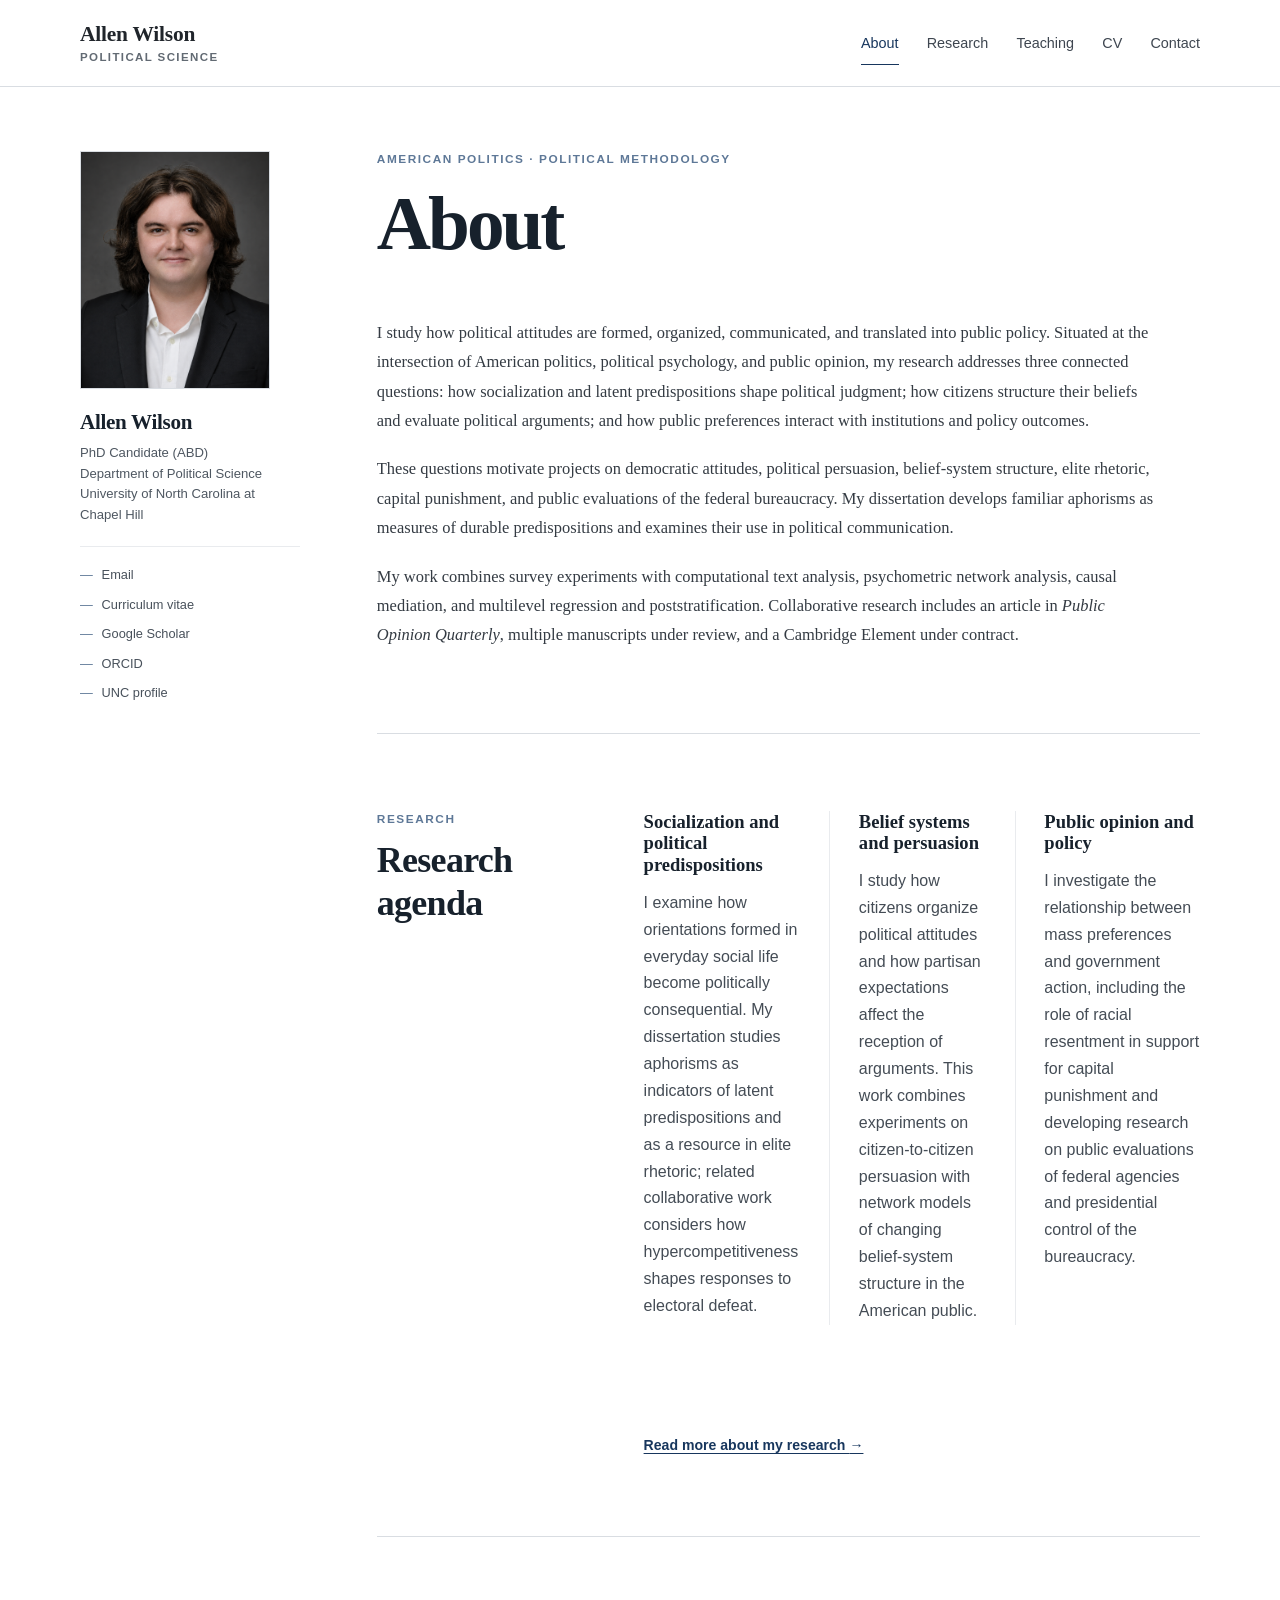
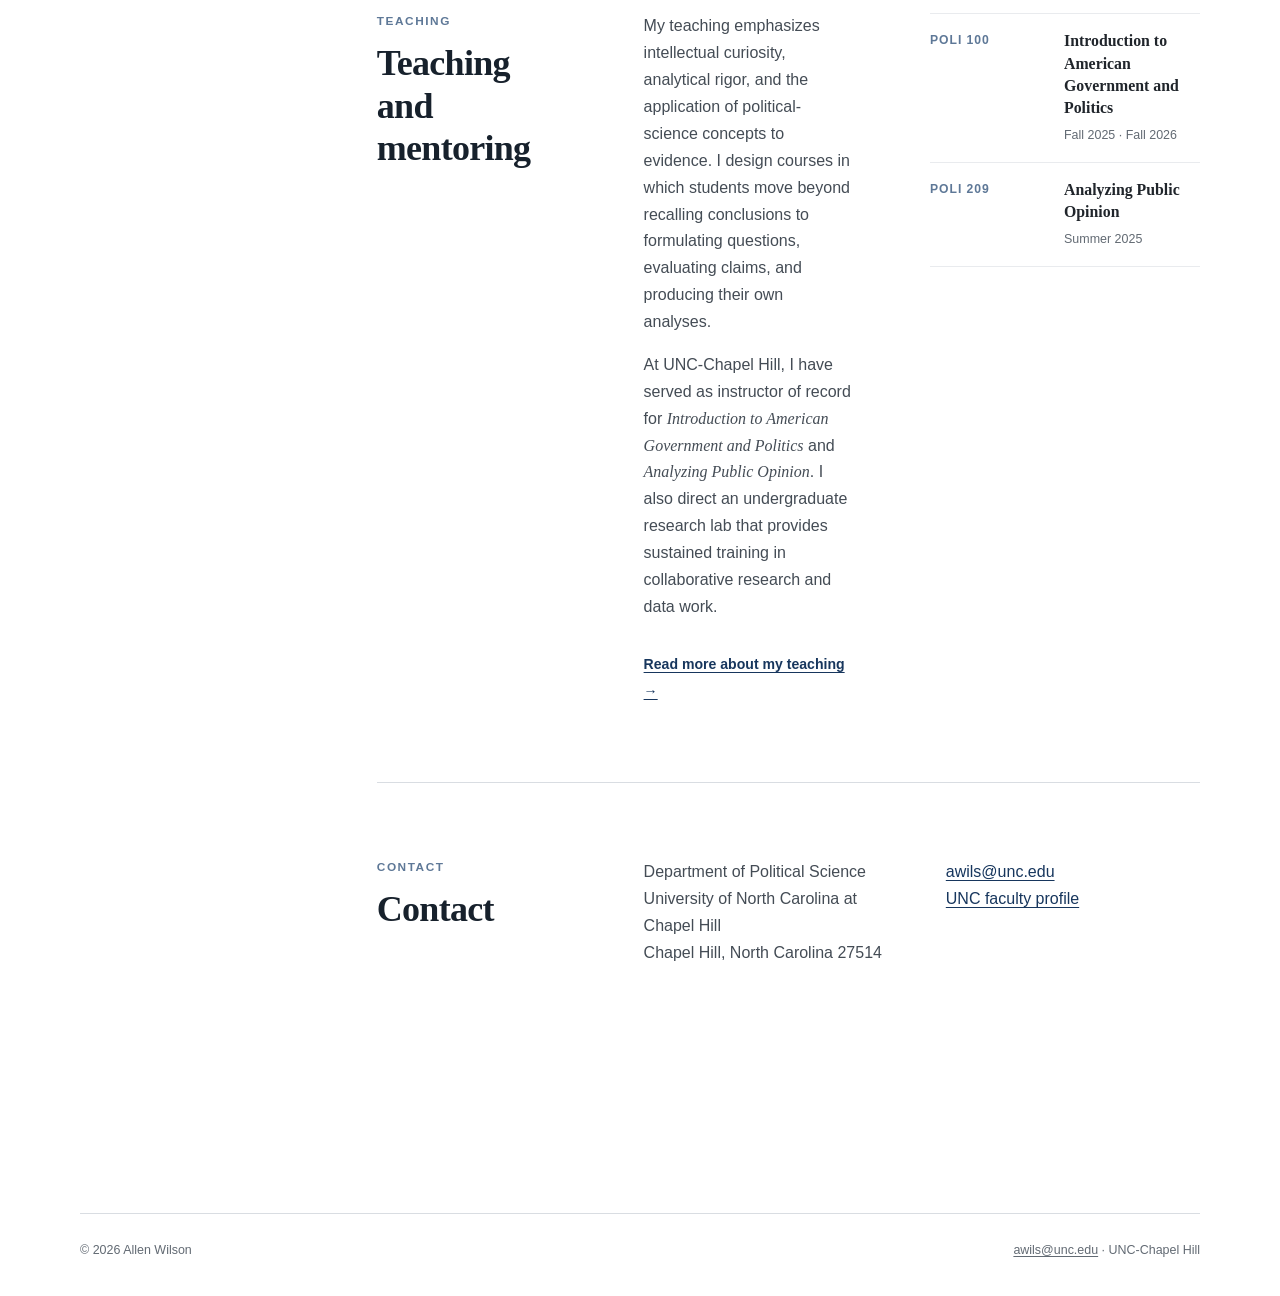
==== commit 26ff054c: "Add files via upload" ====
--- a/index.html
+++ b/index.html
@@ -31,9 +31,9 @@
       </div>
     </header>
 
-    <main id="main-content">
-      <section class="profile" aria-labelledby="profile-title">
-        <figure class="portrait">
+    <main class="academic-layout" id="main-content">
+      <aside class="profile-sidebar" aria-label="Professional profile">
+        <figure class="sidebar-portrait">
           <img
             src="allen-wilson-headshot.png"
             alt="Portrait of Allen Wilson"
@@ -44,13 +44,27 @@
           >
         </figure>
 
-        <div class="profile-copy">
-          <p class="eyebrow">American Politics · Political Methodology</p>
-          <h1 id="profile-title">Allen Wilson</h1>
-          <p class="profile-role">
-            PhD Candidate (ABD), Department of Political Science<br>
+        <div class="sidebar-profile">
+          <h2>Allen Wilson</h2>
+          <p class="sidebar-role">
+            PhD Candidate (ABD)<br>
+            Department of Political Science<br>
             University of North Carolina at Chapel Hill
           </p>
+          <ul class="sidebar-links" aria-label="Contact and professional links">
+            <li><a href="mailto:awils@unc.edu">Email</a></li>
+            <li><a href="Allen_Wilson_CV.pdf">Curriculum vitae</a></li>
+            <li><a href="https://scholar.google.com/citations?user=T04XD_UAAAAJ" rel="me">Google Scholar</a></li>
+            <li><a href="https://orcid.org/0009-0005-0301-5288" rel="me">ORCID</a></li>
+            <li><a href="https://politicalscience.unc.edu/staff/allen-wilson/">UNC profile</a></li>
+          </ul>
+        </div>
+      </aside>
+
+      <div class="content-column">
+        <section class="about-section" aria-labelledby="profile-title">
+          <p class="eyebrow">American Politics · Political Methodology</p>
+          <h1 id="profile-title">About</h1>
 
           <div class="profile-summary">
             <p>
@@ -73,20 +87,11 @@
               My work combines survey experiments with computational text analysis,
               psychometric network analysis, causal mediation, and multilevel regression
               and poststratification. Collaborative research includes an article in
-              <cite>Public Opinion Quarterly</cite>, a manuscript under review at
-              <cite>The Journal of Politics</cite>, and a Cambridge Element under contract.
+              <cite>Public Opinion Quarterly</cite>, multiple manuscripts under review,
+              and a Cambridge Element under contract.
             </p>
           </div>
-
-          <ul class="profile-links" aria-label="Contact and professional links">
-            <li><a href="mailto:awils@unc.edu">Email</a></li>
-            <li><a href="Allen_Wilson_CV.pdf">CV</a></li>
-            <li><a href="https://scholar.google.com/citations?user=T04XD_UAAAAJ" rel="me">Google Scholar</a></li>
-            <li><a href="https://orcid.org/0009-0005-0301-5288" rel="me">ORCID</a></li>
-            <li><a href="https://politicalscience.unc.edu/staff/allen-wilson/">UNC profile</a></li>
-          </ul>
-        </div>
-      </section>
+        </section>
 
       <section class="home-section" aria-labelledby="agenda-title">
         <header class="section-header">
@@ -186,6 +191,7 @@
           </p>
         </div>
       </section>
+      </div>
     </main>
 
     <footer class="site-footer">
--- a/styles.css
+++ b/styles.css
@@ -168,6 +168,83 @@
   content: "";
 }
 
+.academic-layout {
+  width: min(calc(100% - 48px), var(--content-width));
+  margin: 0 auto;
+  padding: clamp(3rem, 5vw, 4.6rem) 0 clamp(4rem, 7vw, 6rem);
+  display: grid;
+  grid-template-columns: 220px minmax(0, 1fr);
+  align-items: start;
+  gap: clamp(3.2rem, 6vw, 6rem);
+}
+
+.profile-sidebar {
+  position: sticky;
+  top: 2rem;
+  min-width: 0;
+}
+
+.sidebar-portrait {
+  width: 190px;
+  margin: 0 0 1.35rem;
+}
+
+.sidebar-portrait img {
+  width: 100%;
+  height: auto;
+  aspect-ratio: 4 / 5;
+  border: 1px solid var(--rule);
+  object-fit: cover;
+  object-position: center 18%;
+}
+
+.sidebar-profile h2 {
+  margin-bottom: 0.5rem;
+  font-size: 1.32rem;
+  letter-spacing: -0.015em;
+}
+
+.sidebar-role {
+  margin-bottom: 1.25rem;
+  color: #4e5761;
+  font-size: 0.82rem;
+  line-height: 1.58;
+}
+
+.sidebar-links {
+  margin: 0;
+  padding: 1rem 0 0;
+  border-top: 1px solid var(--soft-rule);
+  list-style: none;
+}
+
+.sidebar-links li {
+  margin-bottom: 0.45rem;
+  line-height: 1.4;
+}
+
+.sidebar-links a {
+  color: #48515b;
+  font-size: 0.8rem;
+  font-weight: 500;
+  text-decoration: none;
+}
+
+.sidebar-links a::before {
+  margin-right: 0.55rem;
+  color: var(--accent);
+  content: "—";
+}
+
+.sidebar-links a:hover {
+  color: var(--navy);
+  text-decoration: underline;
+}
+
+.content-column {
+  min-width: 0;
+}
+
 .eyebrow {
   margin-bottom: 0.75rem;
   color: var(--accent);
@@ -178,89 +255,40 @@
   text-transform: uppercase;
 }
 
-.profile {
-  width: min(calc(100% - 48px), var(--content-width));
-  margin: 0 auto;
-  padding: clamp(3.5rem, 7vw, 6.5rem) 0 clamp(4rem, 7vw, 6.5rem);
-  display: grid;
-  grid-template-columns: minmax(240px, 330px) minmax(0, 1fr);
-  align-items: start;
-  gap: clamp(3rem, 7vw, 6.5rem);
-}
-
-.portrait {
-  margin-bottom: 0;
-}
-
-.portrait img {
-  width: 100%;
-  aspect-ratio: 4 / 5;
-  border: 1px solid var(--rule);
-  object-fit: cover;
-  object-position: center 18%;
-}
-
-.profile-copy {
-  padding-top: 0.2rem;
-}
-
-.profile h1 {
-  margin-bottom: 0.7rem;
-  font-size: clamp(2.9rem, 5.5vw, 4.6rem);
-  letter-spacing: -0.035em;
+.about-section {
+  padding: 0 0 clamp(3.2rem, 5vw, 4.6rem);
+}
+
+.about-section h1,
+.page-intro h1 {
+  margin-bottom: clamp(2rem, 4vw, 3.1rem);
+  font-size: clamp(2.9rem, 6vw, 4.7rem);
+  letter-spacing: -0.04em;
 }
 
 .profile-role {
-  margin-bottom: 2rem;
+  margin-bottom: 1.65rem;
   color: #4e5761;
   font-family: var(--serif);
-  font-size: 1.12rem;
+  font-size: 1.04rem;
   line-height: 1.55;
 }
 
-.profile-summary {
-  max-width: 750px;
+.profile-summary,
+.page-intro-copy {
+  max-width: 780px;
   color: #343b43;
   font-family: var(--serif);
   font-size: 1.03rem;
-  line-height: 1.75;
-}
-
-.profile-summary p {
-  margin-bottom: 1.15rem;
-}
-
-.profile-links {
-  margin: 1.8rem 0 0;
-  padding: 1.15rem 0 0;
-  border-top: 1px solid var(--soft-rule);
-  display: flex;
-  flex-wrap: wrap;
-  gap: 0.55rem 0;
-  list-style: none;
-}
-
-.profile-links li {
-  display: flex;
-  align-items: center;
-}
-
-.profile-links li + li::before {
-  margin: 0 0.65rem;
-  color: #a2a8ae;
-  content: "·";
-}
-
-.profile-links a,
-.section-link a,
-.project-links a {
-  font-size: 0.88rem;
-  font-weight: 600;
+  line-height: 1.78;
+}
+
+.profile-summary p,
+.page-intro-copy p {
+  margin-bottom: 1.2rem;
 }
 
 .home-section {
-  width: min(calc(100% - 48px), var(--content-width));
-  margin: 0 auto;
   padding: clamp(3.4rem, 6vw, 5.2rem) 0;
   border-top: 1px solid var(--rule);
   display: grid;
@@ -311,6 +339,14 @@
   margin: 1.9rem 0 0;
 }
 
+.section-link a,
+.project-links a,
+.course-links a,
+.evaluation-links a {
+  font-size: 0.88rem;
+  font-weight: 600;
+}
+
 .home-teaching {
   display: grid;
   grid-template-columns: minmax(0, 1.25fr) minmax(270px, 0.75fr);
@@ -333,7 +369,8 @@
   border-bottom: 1px solid var(--soft-rule);
 }
 
-.course-list dt {
+.course-list dt,
+.course-code {
   color: var(--accent);
   font-size: 0.76rem;
   font-weight: 700;
@@ -368,33 +405,11 @@
 }
 
 .page-intro {
-  width: min(calc(100% - 48px), 960px);
-  margin: 0 auto;
-  padding: clamp(3.7rem, 7vw, 6.5rem) 0 clamp(3.5rem, 6vw, 5.2rem);
-}
-
-.page-intro h1 {
-  margin-bottom: clamp(2rem, 4vw, 3.1rem);
-  font-size: clamp(2.9rem, 6vw, 4.7rem);
-  letter-spacing: -0.04em;
-}
-
-.page-intro-copy {
-  max-width: 780px;
-  color: #343b43;
-  font-family: var(--serif);
-  font-size: 1.08rem;
-  line-height: 1.78;
-}
-
-.page-intro-copy p {
-  margin-bottom: 1.2rem;
+  padding: 0 0 clamp(3.2rem, 5vw, 4.4rem);
 }
 
 .research-section,
 .teaching-section {
-  width: min(calc(100% - 48px), var(--content-width));
-  margin: 0 auto;
   padding: clamp(3.7rem, 6vw, 5.7rem) 0;
   border-top: 1px solid var(--rule);
 }
@@ -474,14 +489,24 @@
   display: none;
 }
 
-.project-links a {
-  display: inline-flex;
-  align-items: center;
-}
-
-.project-links a::after {
+.project-links a::after,
+.course-links a::after,
+.evaluation-links a::after {
   margin-left: 0.25rem;
   content: "↗";
+}
+
+.course-links,
+.evaluation-links {
+  margin-top: 0.75rem;
+  display: flex;
+  flex-wrap: wrap;
+  gap: 0.85rem;
+}
+
+.course-links:empty,
+.evaluation-links:empty {
+  display: none;
 }
 
 .simple-section-header {
@@ -503,7 +528,8 @@
   line-height: 1.75;
 }
 
-.prose-columns p {
+.prose-columns p,
+.narrow-prose p {
   margin-bottom: 1.15rem;
 }
 
@@ -520,15 +546,9 @@
   gap: 1.8rem;
 }
 
-.course-detail:last-child {
+.course-detail:last-child,
+.experience-list article:last-child {
   border-bottom: 1px solid var(--soft-rule);
-}
-
-.course-code {
-  color: var(--accent);
-  font-size: 0.76rem;
-  font-weight: 700;
-  letter-spacing: 0.1em;
 }
 
 .course-detail h3 {
@@ -549,10 +569,6 @@
   grid-template-columns: minmax(0, 1fr) auto;
   align-items: baseline;
   gap: 2rem;
-}
-
-.experience-list article:last-child {
-  border-bottom: 1px solid var(--soft-rule);
 }
 
 .experience-list h3 {
@@ -579,8 +595,9 @@
   max-width: 780px;
 }
 
-.narrow-prose p {
-  margin-bottom: 1.15rem;
+.narrow-prose h3 {
+  margin-bottom: 0.75rem;
+  font-size: 1.16rem;
 }
 
 .teaching-interests {
@@ -627,13 +644,13 @@
 }
 
 @media (max-width: 900px) {
-  .profile {
-    grid-template-columns: 240px minmax(0, 1fr);
-    gap: 3rem;
-  }
-
-  .profile h1 {
-    font-size: 3.3rem;
+  .academic-layout {
+    grid-template-columns: 185px minmax(0, 1fr);
+    gap: 2.8rem;
+  }
+
+  .sidebar-portrait {
+    width: 165px;
   }
 
   .home-section {
@@ -661,7 +678,8 @@
     border-bottom: 1px solid var(--soft-rule);
   }
 
-  .home-teaching {
+  .home-teaching,
+  .prose-columns {
     grid-template-columns: 1fr;
   }
 }
@@ -681,29 +699,62 @@
     flex-wrap: wrap;
   }
 
-  .profile,
-  .home-section,
-  .research-section,
-  .teaching-section,
+  .academic-layout,
   .site-footer {
     width: min(calc(100% - 32px), var(--content-width));
   }
 
-  .page-intro {
-    width: min(calc(100% - 32px), 960px);
-  }
-
-  .profile {
-    padding-top: 2.8rem;
+  .academic-layout {
+    padding-top: 2.25rem;
     grid-template-columns: 1fr;
-    gap: 2.2rem;
-  }
-
-  .portrait {
-    max-width: 230px;
-  }
-
-  .profile h1 {
+    gap: 2.7rem;
+  }
+
+  .profile-sidebar {
+    position: static;
+    padding-bottom: 2.3rem;
+    border-bottom: 1px solid var(--rule);
+    display: grid;
+    grid-template-columns: 130px minmax(0, 1fr);
+    align-items: start;
+    gap: 1.4rem;
+  }
+
+  .sidebar-portrait {
+    width: 130px;
+    margin-bottom: 0;
+  }
+
+  .sidebar-profile h2 {
+    font-size: 1.2rem;
+  }
+
+  .sidebar-role {
+    margin-bottom: 0.75rem;
+    font-size: 0.76rem;
+  }
+
+  .sidebar-links {
+    padding-top: 0.65rem;
+    display: flex;
+    flex-wrap: wrap;
+    gap: 0.25rem 0.85rem;
+  }
+
+  .sidebar-links li {
+    margin-bottom: 0;
+  }
+
+  .sidebar-links a {
+    font-size: 0.75rem;
+  }
+
+  .sidebar-links a::before {
+    display: none;
+  }
+
+  .about-section h1,
+  .page-intro h1 {
     font-size: clamp(2.7rem, 14vw, 3.6rem);
   }
 
@@ -712,15 +763,14 @@
     font-size: 1rem;
   }
 
-  .contact-details,
-  .prose-columns {
+  .contact-details {
     grid-template-columns: 1fr;
-    gap: 1.5rem;
+    gap: 1.35rem;
   }
 
   .research-section-header {
     grid-template-columns: 1fr;
-    gap: 0.45rem;
+    gap: 0.35rem;
   }
 
   .project-list {
@@ -729,18 +779,33 @@
 
   .course-detail {
     grid-template-columns: 1fr;
-    gap: 0.4rem;
+    gap: 0.35rem;
   }
 
   .experience-list article {
     grid-template-columns: 1fr;
-    gap: 0.3rem;
+    gap: 0.25rem;
   }
 
   .site-footer {
     align-items: flex-start;
     flex-direction: column;
-    gap: 0.5rem;
+    gap: 0.45rem;
+  }
+}
+
+@media (max-width: 430px) {
+  .profile-sidebar {
+    grid-template-columns: 112px minmax(0, 1fr);
+    gap: 1.1rem;
+  }
+
+  .sidebar-portrait {
+    width: 112px;
+  }
+
+  .sidebar-role {
+    line-height: 1.48;
   }
 }
 
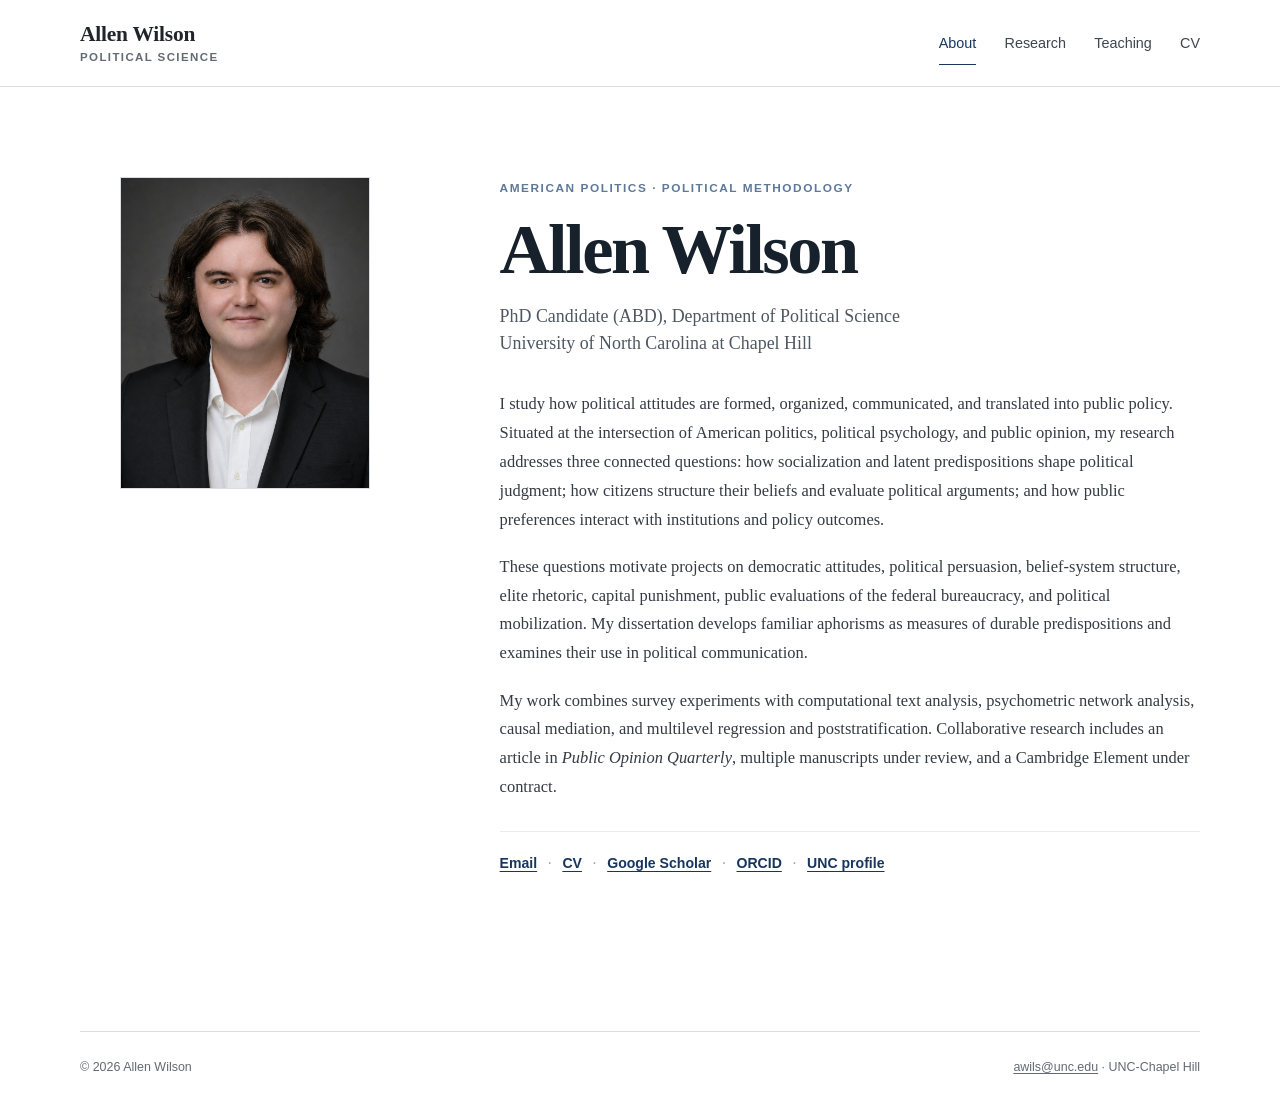
==== commit 69e0d69b: "Add files via upload" ====
--- a/index.html
+++ b/index.html
@@ -26,14 +26,13 @@
           <a href="research.html">Research</a>
           <a href="teaching.html">Teaching</a>
           <a href="Allen_Wilson_CV.pdf">CV</a>
-          <a href="#contact">Contact</a>
         </nav>
       </div>
     </header>
 
-    <main class="academic-layout" id="main-content">
-      <aside class="profile-sidebar" aria-label="Professional profile">
-        <figure class="sidebar-portrait">
+    <main id="main-content">
+      <section class="profile" aria-labelledby="profile-title">
+        <figure class="portrait">
           <img
             src="allen-wilson-headshot.png"
             alt="Portrait of Allen Wilson"
@@ -44,27 +43,13 @@
           >
         </figure>
 
-        <div class="sidebar-profile">
-          <h2>Allen Wilson</h2>
-          <p class="sidebar-role">
-            PhD Candidate (ABD)<br>
-            Department of Political Science<br>
+        <div class="profile-copy">
+          <p class="eyebrow">American Politics · Political Methodology</p>
+          <h1 id="profile-title">Allen Wilson</h1>
+          <p class="profile-role">
+            PhD Candidate (ABD), Department of Political Science<br>
             University of North Carolina at Chapel Hill
           </p>
-          <ul class="sidebar-links" aria-label="Contact and professional links">
-            <li><a href="mailto:awils@unc.edu">Email</a></li>
-            <li><a href="Allen_Wilson_CV.pdf">Curriculum vitae</a></li>
-            <li><a href="https://scholar.google.com/citations?user=T04XD_UAAAAJ" rel="me">Google Scholar</a></li>
-            <li><a href="https://orcid.org/0009-0005-0301-5288" rel="me">ORCID</a></li>
-            <li><a href="https://politicalscience.unc.edu/staff/allen-wilson/">UNC profile</a></li>
-          </ul>
-        </div>
-      </aside>
-
-      <div class="content-column">
-        <section class="about-section" aria-labelledby="profile-title">
-          <p class="eyebrow">American Politics · Political Methodology</p>
-          <h1 id="profile-title">About</h1>
 
           <div class="profile-summary">
             <p>
@@ -78,10 +63,10 @@
             </p>
             <p>
               These questions motivate projects on democratic attitudes, political
-              persuasion, belief-system structure, elite rhetoric, capital punishment, and
-              public evaluations of the federal bureaucracy. My dissertation develops
-              familiar aphorisms as measures of durable predispositions and examines their
-              use in political communication.
+              persuasion, belief-system structure, elite rhetoric, capital punishment,
+              public evaluations of the federal bureaucracy, and political mobilization.
+              My dissertation develops familiar aphorisms as measures of durable
+              predispositions and examines their use in political communication.
             </p>
             <p>
               My work combines survey experiments with computational text analysis,
@@ -91,107 +76,16 @@
               and a Cambridge Element under contract.
             </p>
           </div>
-        </section>
 
-      <section class="home-section" aria-labelledby="agenda-title">
-        <header class="section-header">
-          <p class="eyebrow">Research</p>
-          <h2 id="agenda-title">Research agenda</h2>
-        </header>
-
-        <div class="research-areas">
-          <article>
-            <h3>Socialization and political predispositions</h3>
-            <p>
-              I examine how orientations formed in everyday social life become politically
-              consequential. My dissertation studies aphorisms as indicators of latent
-              predispositions and as a resource in elite rhetoric; related collaborative
-              work considers how hypercompetitiveness shapes responses to electoral defeat.
-            </p>
-          </article>
-          <article>
-            <h3>Belief systems and persuasion</h3>
-            <p>
-              I study how citizens organize political attitudes and how partisan
-              expectations affect the reception of arguments. This work combines
-              experiments on citizen-to-citizen persuasion with network models of changing
-              belief-system structure in the American public.
-            </p>
-          </article>
-          <article>
-            <h3>Public opinion and policy</h3>
-            <p>
-              I investigate the relationship between mass preferences and government
-              action, including the role of racial resentment in support for capital
-              punishment and developing research on public evaluations of federal agencies
-              and presidential control of the bureaucracy.
-            </p>
-          </article>
-        </div>
-
-        <p class="section-link"><a href="research.html">Read more about my research <span aria-hidden="true">→</span></a></p>
-      </section>
-
-      <section class="home-section" aria-labelledby="teaching-title">
-        <header class="section-header">
-          <p class="eyebrow">Teaching</p>
-          <h2 id="teaching-title">Teaching and mentoring</h2>
-        </header>
-
-        <div class="home-teaching">
-          <div>
-            <p>
-              My teaching emphasizes intellectual curiosity, analytical rigor, and the
-              application of political-science concepts to evidence. I design courses in
-              which students move beyond recalling conclusions to formulating questions,
-              evaluating claims, and producing their own analyses.
-            </p>
-            <p>
-              At UNC-Chapel Hill, I have served as instructor of record for
-              <cite>Introduction to American Government and Politics</cite> and
-              <cite>Analyzing Public Opinion</cite>. I also direct an undergraduate research
-              lab that provides sustained training in collaborative research and data work.
-            </p>
-            <p class="section-link"><a href="teaching.html">Read more about my teaching <span aria-hidden="true">→</span></a></p>
-          </div>
-
-          <dl class="course-list" aria-label="Courses taught as instructor of record">
-            <div>
-              <dt>POLI 100</dt>
-              <dd>
-                <strong>Introduction to American Government and Politics</strong>
-                <span>Fall 2025 · Fall 2026</span>
-              </dd>
-            </div>
-            <div>
-              <dt>POLI 209</dt>
-              <dd>
-                <strong>Analyzing Public Opinion</strong>
-                <span>Summer 2025</span>
-              </dd>
-            </div>
-          </dl>
+          <ul class="profile-links" aria-label="Contact and professional links">
+            <li><a href="mailto:awils@unc.edu">Email</a></li>
+            <li><a href="Allen_Wilson_CV.pdf">CV</a></li>
+            <li><a href="https://scholar.google.com/citations?user=T04XD_UAAAAJ" rel="me">Google Scholar</a></li>
+            <li><a href="https://orcid.org/0009-0005-0301-5288" rel="me">ORCID</a></li>
+            <li><a href="https://politicalscience.unc.edu/staff/allen-wilson/">UNC profile</a></li>
+          </ul>
         </div>
       </section>
-
-      <section class="home-section contact" id="contact" aria-labelledby="contact-title">
-        <header class="section-header">
-          <p class="eyebrow">Contact</p>
-          <h2 id="contact-title">Contact</h2>
-        </header>
-        <div class="contact-details">
-          <p>
-            Department of Political Science<br>
-            University of North Carolina at Chapel Hill<br>
-            Chapel Hill, North Carolina 27514
-          </p>
-          <p>
-            <a href="mailto:awils@unc.edu">awils@unc.edu</a><br>
-            <a href="https://politicalscience.unc.edu/staff/allen-wilson/">UNC faculty profile</a>
-          </p>
-        </div>
-      </section>
-      </div>
     </main>
 
     <footer class="site-footer">
--- a/styles.css
+++ b/styles.css
@@ -255,6 +255,80 @@
   text-transform: uppercase;
 }
 
+.profile {
+  width: min(calc(100% - 48px), var(--content-width));
+  margin: 0 auto;
+  padding: clamp(3.5rem, 7vw, 6.5rem) 0 clamp(4rem, 7vw, 6.5rem);
+  display: grid;
+  grid-template-columns: minmax(240px, 330px) minmax(0, 1fr);
+  align-items: start;
+  gap: clamp(3rem, 7vw, 6.5rem);
+}
+
+.portrait {
+  margin-bottom: 0;
+}
+
+.portrait img {
+  width: 100%;
+  height: auto;
+  aspect-ratio: 4 / 5;
+  border: 1px solid var(--rule);
+  object-fit: cover;
+  object-position: center 18%;
+}
+
+.profile-copy {
+  padding-top: 0.2rem;
+}
+
+.profile h1 {
+  margin-bottom: 0.7rem;
+  font-size: clamp(2.9rem, 5.5vw, 4.6rem);
+  letter-spacing: -0.035em;
+}
+
+.profile .profile-role {
+  margin-bottom: 2rem;
+  font-size: 1.12rem;
+}
+
+.profile .profile-summary {
+  max-width: 750px;
+  font-size: 1.03rem;
+  line-height: 1.75;
+}
+
+.profile .profile-summary p {
+  margin-bottom: 1.15rem;
+}
+
+.profile-links {
+  margin: 1.8rem 0 0;
+  padding: 1.15rem 0 0;
+  border-top: 1px solid var(--soft-rule);
+  display: flex;
+  flex-wrap: wrap;
+  gap: 0.55rem 0;
+  list-style: none;
+}
+
+.profile-links li {
+  display: flex;
+  align-items: center;
+}
+
+.profile-links li + li::before {
+  margin: 0 0.65rem;
+  color: #a2a8ae;
+  content: "·";
+}
+
+.profile-links a {
+  font-size: 0.88rem;
+  font-weight: 600;
+}
+
 .about-section {
   padding: 0 0 clamp(3.2rem, 5vw, 4.6rem);
 }
@@ -405,13 +479,69 @@
 }
 
 .page-intro {
-  padding: 0 0 clamp(3.2rem, 5vw, 4.4rem);
+  width: min(calc(100% - 48px), 960px);
+  margin: 0 auto;
+  padding: clamp(3.7rem, 7vw, 6.5rem) 0 clamp(3.5rem, 6vw, 5.2rem);
+}
+
+.compact-intro {
+  padding-bottom: clamp(3rem, 5vw, 4rem);
 }
 
 .research-section,
 .teaching-section {
+  width: min(calc(100% - 48px), var(--content-width));
+  margin: 0 auto;
   padding: clamp(3.7rem, 6vw, 5.7rem) 0;
   border-top: 1px solid var(--rule);
+}
+
+.listing-section {
+  width: min(calc(100% - 48px), 960px);
+  margin: 0 auto;
+  padding: clamp(3.2rem, 5vw, 4.6rem) 0;
+  border-top: 1px solid var(--rule);
+}
+
+.paper-list {
+  max-width: 880px;
+}
+
+.paper-entry {
+  padding: 1.45rem 0 1.65rem;
+  border-top: 1px solid var(--soft-rule);
+}
+
+.paper-entry:first-child {
+  padding-top: 0;
+  border-top: 0;
+}
+
+.paper-entry:last-child {
+  padding-bottom: 0;
+}
+
+.paper-entry h3 {
+  max-width: 820px;
+  margin-bottom: 0.45rem;
+  font-size: clamp(1.17rem, 2vw, 1.38rem);
+  line-height: 1.36;
+}
+
+.paper-authors,
+.paper-status {
+  max-width: 820px;
+  color: #4b535c;
+  font-size: 0.9rem;
+  line-height: 1.58;
+}
+
+.paper-authors {
+  margin-bottom: 0.2rem;
+}
+
+.paper-status {
+  margin-bottom: 0;
 }
 
 .research-section-header {
@@ -598,6 +728,15 @@
 .narrow-prose h3 {
   margin-bottom: 0.75rem;
   font-size: 1.16rem;
+}
+
+.teaching-group + .teaching-group {
+  margin-top: clamp(2.8rem, 5vw, 4rem);
+}
+
+.group-heading {
+  margin-bottom: 1.2rem;
+  font-size: 1.2rem;
 }
 
 .teaching-interests {
@@ -644,6 +783,15 @@
 }
 
 @media (max-width: 900px) {
+  .profile {
+    grid-template-columns: 240px minmax(0, 1fr);
+    gap: 3rem;
+  }
+
+  .profile h1 {
+    font-size: 3.3rem;
+  }
+
   .academic-layout {
     grid-template-columns: 185px minmax(0, 1fr);
     gap: 2.8rem;
@@ -700,8 +848,30 @@
   }
 
   .academic-layout,
+  .profile,
+  .research-section,
+  .teaching-section,
+  .listing-section,
   .site-footer {
     width: min(calc(100% - 32px), var(--content-width));
+  }
+
+  .page-intro {
+    width: min(calc(100% - 32px), 960px);
+  }
+
+  .profile {
+    padding-top: 2.8rem;
+    grid-template-columns: 1fr;
+    gap: 2.2rem;
+  }
+
+  .portrait {
+    max-width: 230px;
+  }
+
+  .profile h1 {
+    font-size: clamp(2.7rem, 14vw, 3.6rem);
   }
 
   .academic-layout {
